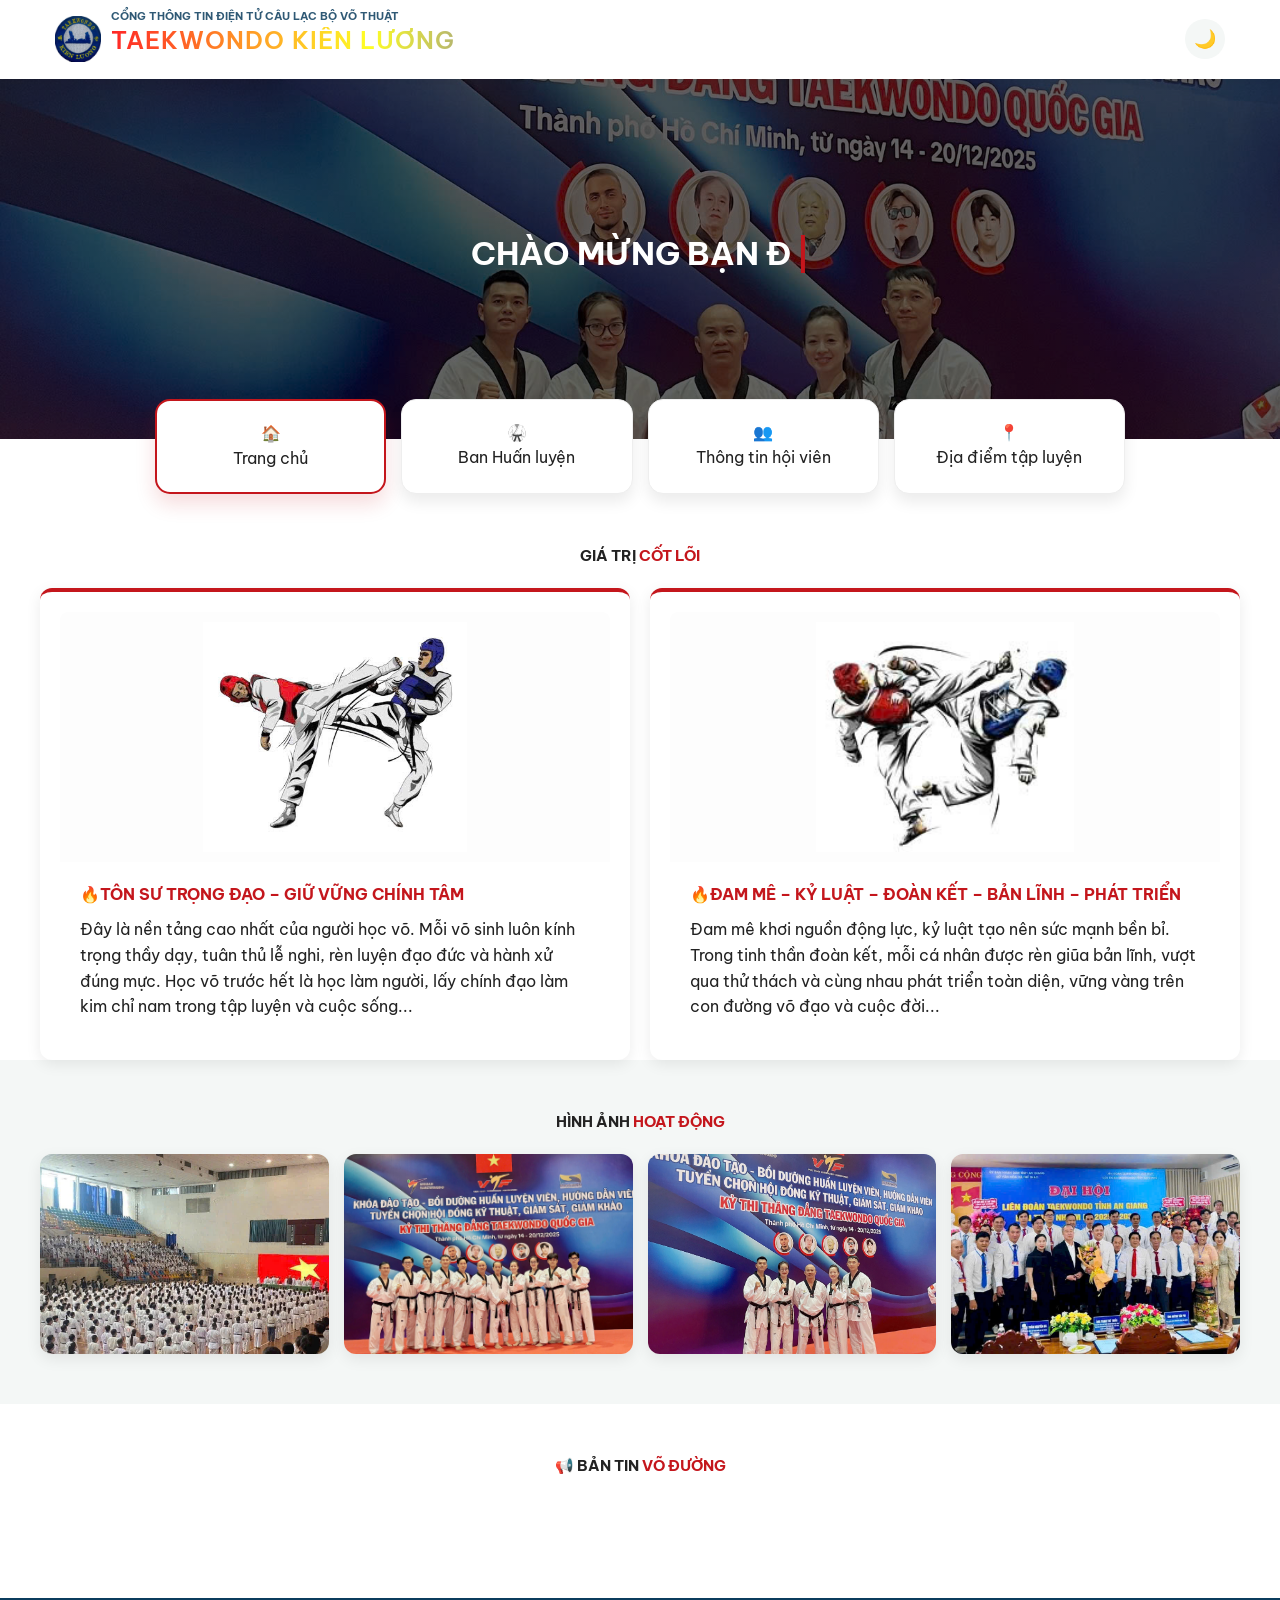
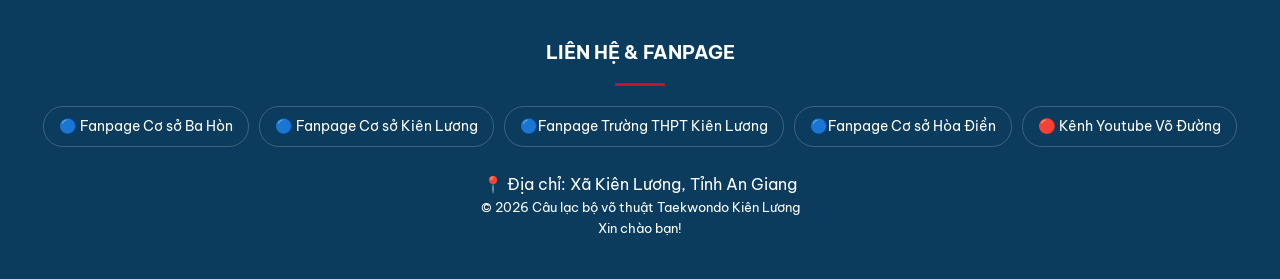
==== index.html @ 5c422722 "Update index.html" ====
<!DOCTYPE html>
<html lang="vi">
  <head>
    <meta charset="UTF-8" />
    <meta name="viewport" content="width=device-width, initial-scale=1.0" />
    <meta name="twitter:card" content="summary" />
    <title>TRANG CHỦ</title>
    <meta name="description" content="" />
    <meta name="keywords" content="TRANG CHỦ" />
    <meta property="og:type" content="website" />
    <meta property="og:title" content="TRANG CHỦ" />
    <meta property="og:description" content="" />
    <meta property="og:image" content="" />
    <link
      href="https://fonts.googleapis.com/css2?family=Be+Vietnam+Pro:wght@400;600;700&display=swap"
      rel="stylesheet"
    />
    <link rel="stylesheet" href="style.css" />
  </head>

  <body data-theme="light">
    <header class="header">
      <div class="header-inner">
        <div class="logo" onclick="showHome()">
          <img src="ảnh.jpg" alt="Logo Taekwondo Kiên Lương" />
          <div class="logo-text-group">
            <span class="logo-sub"
              <p style="font-size: 0.7rem; font-weight: bold;">CỔNG THÔNG TIN ĐIỆN TỬ CÂU LẠC BỘ VÕ THUẬT</p>
            <h2 class="title-sparkle" style="margin-top: 5px; font-size: 1.5rem; letter-spacing: 1px;">
    TAEKWONDO KIÊN LƯƠNG
</h2>
            </h2>
          </div>
        </div>
        <div class="nav-controls">
          <button id="theme-toggle" class="theme-btn" title="Chế độ Sáng/Tối">
            <span id="theme-icon">🌙</span>
          </button>
        </div>
      </div>
    </header>

    <main>
      <section class="hero">
        <div class="hero-content">
          <h2 id="typewriter-text"></h2>
          <div class="sub-slogan"></div>
        </div>
      </section>

      <section class="quick-access">
        <div class="container">
          <div class="menu-grid">
            <div
              id="nav-home"
              class="menu-item active-item"
              onclick="showHome()"
            >
              <div class="menu-icon">🏠</div>
              <span>Trang chủ</span>
            </div>
            <div
              id="nav-coaches"
              class="menu-item"
              onclick="toggleSection('coaches')"
            >
              <div class="menu-icon">🥋</div>
              <span>Ban Huấn luyện</span>
            </div>
            <div
              id="nav-members"
              class="menu-item"
              onclick="toggleSection('members')"
            >
              <div class="menu-icon">👥</div>
              <span>Thông tin hội viên</span>
            </div>
            <div
              id="nav-locations"
              class="menu-item"
              onclick="toggleSection('locations')"
            >
              <div class="menu-icon">📍</div>
              <span>Địa điểm tập luyện</span>
            </div>
          </div>
        </div>
      </section>

      <div id="home-content">
        <section id="values" class="container">
          <h2 class="section-title">GIÁ TRỊ <span>CỐT LÕI</span></h2>
          <div class="grid">
            <div class="card value-card">
              <div class="value-img-container">
                <img
                  src="DMM.jpg"
                  alt="TÔN SƯ TRỌNG ĐẠO – GIỮ VỮNG CHÍNH TÂM"
                />
              </div>
              <div class="value-content">
                <h4>🔥TÔN SƯ TRỌNG ĐẠO – GIỮ VỮNG CHÍNH TÂM</h4>
                <p>
                  Đây là nền tảng cao nhất của người học võ. Mỗi võ sinh luôn
                  kính trọng thầy dạy, tuân thủ lễ nghi, rèn luyện đạo đức và
                  hành xử đúng mực. Học võ trước hết là học làm người, lấy chính
                  đạo làm kim chỉ nam trong tập luyện và cuộc sống...
                </p>
              </div>
            </div>

            <div class="card value-card">
              <div class="value-img-container">
                <img src="KLL.jpg" alt="Bản lĩnh - Kết nối" />
              </div>
              <div class="value-content">
                <h4>🔥ĐAM MÊ – KỶ LUẬT – ĐOÀN KẾT – BẢN LĨNH – PHÁT TRIỂN</h4>
                <p>
                  Đam mê khơi nguồn động lực, kỷ luật tạo nên sức mạnh bền bỉ.
                  Trong tinh thần đoàn kết, mỗi cá nhân được rèn giũa bản lĩnh,
                  vượt qua thử thách và cùng nhau phát triển toàn diện, vững
                  vàng trên con đường võ đạo và cuộc đời...
                </p>
              </div>
            </div>
          </div>
        </section>

        <section class="section bg-light">
          <div class="container">
            <h3 class="section-title">HÌNH ẢNH <span>HOẠT ĐỘNG</span></h3>
            <div class="gallery-grid" id="gallery-container">
              <div class="gallery-item">
                <img src="TQ.jpg" alt="Hoạt động 1" />
              </div>
              <div class="gallery-item">
                <img src="DV.jpg" alt="Hoạt động 2" />
              </div>
              <div class="gallery-item">
                <img src="bìa.jpg" alt="Hoạt động 3" />
              </div>
              <div class="gallery-item">
                <img src="DH.jpg" alt="Hoạt động 4" />
              </div>
            </div>
          </div>
        </section>

        <section class="section">
          <div class="container" id="news-dynamic-section"></div>
        </section>
      </div>

      <div id="dynamic-content">
        <section
          id="coaches"
          class="section content-section"
          style="display: none"
        >
          <div class="container">
            <h3 class="section-title">Đội ngũ <span>Huấn luyện viên</span></h3>
            <div class="grid"></div>
          </div>
        </section>

        <section
          id="members"
          class="section bg-light content-section"
          style="display: none"
        >
          <div class="container">
            <h3 class="section-title">Tra cứu <span>Hội viên</span></h3>
            <div class="member-search-container">
              <div class="search-box">
                <input
                  id="hv-input"
                  type="text"
                  placeholder="Nhập tên võ sinh để tra cứu..."
                />
                <button onclick="searchHV()" class="btn-search">Tra cứu</button>
              </div>
            </div>
            <div id="hv-result">
              <p class="search-placeholder">
                Hệ thống tra cứu kết quả rèn luyện và mã số võ sinh.
              </p>
            </div>
          </div>
        </section>

        <section
          id="locations"
          class="section content-section"
          style="display: none"
        >
          <div class="container">
            <h3 class="section-title">Khu vực <span>Tập luyện</span></h3>
            <div class="grid"></div>
          </div>
        </section>
      </div>
    </main>

    <footer class="footer">
      <div class="footer-content">
        <h3>LIÊN HỆ & FANPAGE</h3>
        <div class="footer-divider"></div>

        <div class="social-links">
          <a
            href="https://web.facebook.com/share/1C3LaNeUd5/?mibextid=wwXIfr&_rdc=1&_rdr"
            target="_blank"
            class="social-item"
            >🔵 Fanpage Cơ sở Ba Hòn</a
          >
          <a
            href="https://web.facebook.com/share/1HLMztSAzY/?mibextid=wwXIfr&_rdc=1&_rdr"
            target="_blank"
            class="social-item"
            >🔵 Fanpage Cơ sở Kiên Lương</a
          >
          <a
            href="https://web.facebook.com/share/1CAjRxoDCu/?mibextid=wwXIfr&_rdc=1&_rdr"
            target="_blank"
            class="social-item"
            >🔵Fanpage Trường THPT Kiên Lương
          </a>
          <a
            href="https://web.facebook.com/share/1MsBDYZmyB/?mibextid=wwXIfr&_rdc=1&_rdr"
            target="_blank"
            class="social-item"
            >🔵Fanpage Cơ sở Hòa Điền
          </a>
          <a
            href="https://youtube.com/@clbvothuattaekwondokienluong?si=IHa1oQWY7sgaSR2_"
            target="_blank"
            class="social-item"
            >🔴 Kênh Youtube Võ Đường</a
          >
        </div>

        <div class="contact-info" style="margin-top: 25px">
          <p>📍 Địa chỉ: Xã Kiên Lương, Tỉnh An Giang</p>
        </div>

        <div class="footer-bottom-divider"></div>

        <p class="copyright" style="font-size: 13px">
          © 2026 Câu lạc bộ võ thuật Taekwondo Kiên Lương <br />
          <span style="font-size: 13px">Xin chào bạn!</span>
        </p>
      </div>
    </footer>
    <div id="infoModal" class="modal-overlay" style="display: none">
      <div class="modal-box">
        <span class="close-modal" onclick="closeModal()">&times;</span>
        <div id="modal-header"></div>
        <div id="modal-body"></div>
      </div>
    </div>

    <div id="announcement-popup" class="modal-overlay" style="display: none">
      <div class="modal-box popup-martial">
        <span class="close-modal" onclick="closePopup()">&times;</span>
        <div id="popup-header"></div>
        <div id="popup-content"></div>
        <button
          class="btn-search"
          style="width: 100%; margin-top: 20px"
          onclick="closePopup()"
        >
          Đóng
        </button>
      </div>
    </div>

    <button id="back-to-top" title="Lên đầu trang">↑</button>

    <script src="script.js"></script>
  </body>
</html>
---- style.css ----
/* =========================
   1. ROOT & THEME VARIABLES
   ========================= */
:root {
  --white: #ffffff;
  --text: #222222;
  --text-muted: #666666;
  --blue: #0b3c5d;
  --red: #c4161c;
  --yellow: #ffcc00;
  --gray: #f4f7f6;
  --header-bg: #ffffff;
  --card-bg: #ffffff;
  --border: #eeeeee;
  --shadow: rgba(0, 0, 0, 0.08);
}

[data-theme="dark"] {
  --white: #121212;
  --text: #e0e0e0;
  --text-muted: #aaaaaa;
  --blue: #3498db;
  --header-bg: #1a1a1a;
  --gray: #242424;
  --card-bg: #1e1e1e;
  --border: #333333;
  --shadow: rgba(0, 0, 0, 0.3);
}

/* =========================
   2. RESET & BASE
   ========================= */
* {
  margin: 0;
  padding: 0;
  box-sizing: border-box;
}

html {
  scroll-behavior: smooth;
}

body {
  font-family: "Be Vietnam Pro", sans-serif;
  background: var(--white);
  color: var(--text);
  line-height: 1.6;
  overflow-x: hidden;
  transition: background 0.3s, color 0.3s;
}

/* =========================
   3. HEADER & LOGO
   ========================= */
.header {
  position: sticky;
  top: 0;
  z-index: 1000;
  background: var(--header-bg);
  box-shadow: 0 2px 10px var(--shadow);
}

.header-inner {
  max-width: 1200px;
  margin: auto;
  padding: 10px 15px;
  display: flex;
  justify-content: space-between;
  align-items: center;
}

.logo {
  display: flex;
  align-items: center;
  gap: 10px;
  cursor: pointer;
}
.logo img {
  width: clamp(36px, 8vw, 46px);
  border-radius: 4px;
}

.logo-text-group {
  display: flex;
  flex-direction: column;
  line-height: 1.1;
}
.logo-sub {
  font-size: 9px;
  font-weight: 700;
  color: var(--blue);
  opacity: 0.85;
}

.logo-main {
  font-size: clamp(16px, 4.5vw, 24px);
  font-weight: 700;
  background: linear-gradient(to right, var(--red), var(--blue));
  -webkit-background-clip: text;
  -webkit-text-fill-color: transparent;
}

.nav-controls {
  display: flex;
  align-items: center;
  gap: 15px;
}
.theme-btn {
  background: var(--gray);
  border: none;
  width: 40px;
  height: 40px;
  border-radius: 50%;
  cursor: pointer;
  font-size: 18px;
  color: var(--text);
}

/* =========================
   4. HERO & TYPEWRITER
   ========================= */
.hero {
  height: 40vh;
  min-height: 280px;
  background: linear-gradient(rgba(0, 0, 0, 0.6), rgba(0, 0, 0, 0.6)),
    url("bìa.jpg") center/cover no-repeat;
  display: flex;
  align-items: center;
  justify-content: center;
  text-align: center;
  color: #fff;
}

#typewriter-text {
  font-size: clamp(20px, 5vw, 32px);
  font-weight: 700;
  min-height: 1.2em;
}

/* Hiệu ứng con trỏ cho đánh chữ */
#typewriter-text::after {
  content: "|";
  animation: blink 0.7s infinite;
  margin-left: 5px;
  color: var(--red);
}

@keyframes blink {
  50% {
    opacity: 0;
  }
}

.sub-slogan {
  margin-top: 10px;
  font-size: clamp(14px, 3vw, 18px);
  opacity: 0.9;
}

/* =========================
   5. MENU & QUICK ACCESS
   ========================= */
.quick-access {
  margin-top: -40px;
  position: relative;
  z-index: 100;
}
.menu-grid {
  max-width: 1000px;
  margin: auto;
  padding: 0 15px;
  display: grid;
  grid-template-columns: repeat(2, 1fr);
  gap: 15px;
}

.menu-item {
  background: var(--card-bg);
  border-radius: 15px;
  padding: 20px 10px;
  text-align: center;
  cursor: pointer;
  border: 1px solid var(--border);
  box-shadow: 0 8px 15px var(--shadow);
  transition: 0.3s;
}

.menu-item:hover {
  transform: translateY(-5px);
  border-color: var(--blue);
}
.active-item {
  border: 2px solid var(--red) !important;
  box-shadow: 0 10px 20px rgba(196, 22, 28, 0.15) !important;
}

/* =========================
   6. GALLERY & LOADING (CẢI TIẾN)
   ========================= */
/* Lưới ảnh hoạt động */
.gallery-grid {
  display: grid;
  grid-template-columns: repeat(auto-fit, minmax(240px, 1fr));
  gap: 15px;
  max-width: 1200px;
  margin: auto;
}

.gallery-item {
  height: 200px;
  border-radius: 12px;
  overflow: hidden;
  box-shadow: 0 5px 15px var(--shadow);
  position: relative;
}

.gallery-item img {
  width: 100%;
  height: 100%;
  object-fit: cover;
  transition: transform 0.5s ease;
}

.gallery-item:hover img {
  transform: scale(1.15);
}

/* Vòng xoay Thái Cực (Mục 4) */
.taichi {
  width: 60px;
  height: 60px;
  margin: 30px auto;
  border-radius: 50%;
  position: relative;
  background: linear-gradient(to bottom, #222 50%, #fff 50%);
  border: 2px solid var(--red);
  animation: spin 2s linear infinite;
  box-shadow: 0 0 15px var(--shadow);
}

.taichi::before,
.taichi::after {
  content: "";
  position: absolute;
  width: 30px;
  height: 30px;
  border-radius: 50%;
  left: 50%;
  transform: translateX(-50%);
}

.taichi::before {
  top: 0;
  background: #222;
  border: 8px solid #fff;
  box-sizing: border-box;
}

.taichi::after {
  bottom: 0;
  background: #fff;
  border: 8px solid #222;
  box-sizing: border-box;
}

/* =========================
   7. SECTIONS & CARDS
   ========================= */
.section {
  padding: 50px 15px;
  width: 100%;
}
.section-title {
  text-align: center;
  font-size: 15px;
  margin-bottom: 20px;
  text-transform: uppercase;
  font-weight: 50px;
}
.section-title span {
  color: var(--red);
}
.bg-light {
  background: var(--gray);
}

.grid {
  display: grid;
  gap: 20px;
  grid-template-columns: repeat(auto-fit, minmax(280px, 1fr));
  max-width: 1200px;
  margin: auto;
}

.card {
  background: var(--card-bg);
  padding: 20px;
  border-radius: 12px;
  box-shadow: 0 4px 15px var(--shadow);
  border-top: 4px solid var(--red);
  transition: 0.3s;
}

/* Tìm kiếm */
.member-search-container {
  max-width: 600px;
  margin: 0 auto 30px;
}
.search-box {
  display: flex;
  gap: 10px;
}
.search-box input {
  flex: 1;
  padding: 12px;
  border-radius: 8px;
  border: 1px solid var(--border);
  background: var(--card-bg);
  color: var(--text);
  outline: none;
}
.btn-search {
  padding: 12px 25px;
  background: var(--red);
  color: white;
  border: none;
  border-radius: 8px;
  cursor: pointer;
  font-weight: 600;
  transition: background 0.3s;
}
.btn-search:hover {
  background: #a01216;
}

/* =========================
   8. POPUP & MODAL (CẢI TIẾN)
   ========================= */
.modal-overlay {
  position: fixed;
  top: 0;
  left: 0;
  width: 100%;
  height: 100%;
  background: rgba(0, 0, 0, 0.85);
  z-index: 2000;
  display: flex;
  align-items: center;
  justify-content: center;
  padding: 15px;
  backdrop-filter: blur(3px);
}

.modal-box {
  background: var(--card-bg);
  width: 100%;
  max-width: 500px;
  padding: 30px;
  border-radius: 15px;
  position: relative;
  color: var(--text);
  box-shadow: 0 20px 40px rgba(0, 0, 0, 0.4);
}

/* Style riêng cho popup thông báo võ thuật */
.popup-martial {
  border-top: 6px solid var(--red);
}

.popup-martial h2 {
  margin-bottom: 15px;
  font-size: 1.5rem;
}

/* =========================
   9. FOOTER & UTILS
   ========================= */
.footer {
  background: var(--blue);
  color: #fff;
  padding: 40px 20px;
  text-align: center;
  margin-top: 50px;
}
.footer-divider {
  width: 50px;
  height: 3px;
  background: var(--red);
  margin: 15px auto;
}
.social-links {
  display: flex;
  gap: 10px;
  justify-content: center;
  margin: 20px 0;
  flex-wrap: wrap;
}
.social-item {
  color: #fff;
  text-decoration: none;
  padding: 8px 15px;
  border-radius: 20px;
  border: 1px solid rgba(255, 255, 255, 0.2);
  font-size: 0.9rem;
  transition: 0.3s;
}
.social-item:hover {
  background: rgba(255, 255, 255, 0.1);
}

#back-to-top {
  position: fixed;
  bottom: 25px;
  right: 25px;
  width: 45px;
  height: 45px;
  border-radius: 50%;
  background: var(--red);
  color: white;
  border: none;
  cursor: pointer;
  opacity: 0;
  transition: 0.3s;
  z-index: 999;
}
#back-to-top.show {
  opacity: 1;
}

@keyframes spin {
  100% {
    transform: rotate(360deg);
  }
}

/* Mobile Optimization */
@media (min-width: 768px) {
  .menu-grid {
    grid-template-columns: repeat(4, 1fr);
  }
}

@media (max-width: 480px) {
  .gallery-grid {
    grid-template-columns: 1fr 1fr;
  }
  .gallery-item {
    height: 140px;
  }
  .section {
    padding: 30px 15px;
  }
}
/* Đồng nhất khung hình cho Giá trị cốt lõi */
.value-card {
  display: flex;
  flex-direction: column;
  height: 100%; /* Đảm bảo 2 thẻ cao bằng nhau */
}

.value-img-container {
  width: 100%;
  height: 250px; /* Cố định chiều cao ảnh */
  overflow: hidden;
  background: #fdfdfd;
  display: flex;
  align-items: center;
  justify-content: center;
  border-radius: 8px 8px 0 0;
}

.value-img-container img {
  width: 100%;
  height: 100%;
  object-fit: contain; /* Giữ nguyên hình dáng ảnh không bị méo, hiện đầy đủ ảnh */
  padding: 10px;
}

.value-content {
  padding: 20px;
  text-align: left;
}

.value-content h4 {
  color: var(--red);
  margin-bottom: 10px;
}
/* Đẩy mục Giá trị cốt lõi xuống thấp hơn để cân đối */
#values {
  margin-top: 50px !important; /* Bạn có thể tăng lên 60px hoặc 70px nếu muốn xuống thấp nữa */
}
/* Khung bài báo chuyên nghiệp */
.detail-content {
  max-width: 850px;
  margin: 0 auto;
  padding: 20px;
  font-family: "Be Vietnam Pro", sans-serif;
}

.news-date {
  color: #888;
  font-size: 0.9em;
  margin-bottom: 10px;
  display: block;
}
.news-title {
  font-size: 1.8em;
  font-weight: 700;
  color: #d32f2f;
  line-height: 1.3;
  margin-bottom: 15px;
}
.news-sapo {
  font-size: 1.1em;
  font-weight: 600;
  font-style: italic;
  color: #444;
  line-height: 1.6;
  border-left: 4px solid #d32f2f;
  padding-left: 15px;
  margin-bottom: 25px;
}
.news-text {
  font-size: 1.05em;
  line-height: 1.8;
  text-align: justify;
  color: #333;
  white-space: pre-line;
}

/* Ảnh và chú thích */
.news-img {
  width: 100%;
  border-radius: 8px;
  margin-top: 20px;
  display: block;
}
.news-caption {
  text-align: center;
  font-size: 0.9em;
  color: #666;
  font-style: italic;
  margin: 10px 0 25px 0;
  display: block;
}

/* Khung Video & PDF (Tự thích nghi mọi màn hình) */
.media-box {
  position: relative;
  padding-bottom: 56.25%;
  height: 0;
  overflow: hidden;
  margin-top: 25px;
  border-radius: 10px;
  box-shadow: 0 4px 10px rgba(0, 0, 0, 0.1);
}
.media-box iframe {
  position: absolute;
  top: 0;
  left: 0;
  width: 100%;
  height: 100%;
  border: none;
}
/* HIỆU ỨNG CHỮ ĐỨNG YÊN - MÀU CHUYỂN ĐỘNG */
.title-sparkle {
  font-weight: 600;
  text-transform: uppercase;
  text-align: center;
  font-size: 2rem;
  display: block;
  margin: 15px 0;

  /* Dải màu: Đỏ - Vàng - Xanh dương - Trắng */
  background: linear-gradient(
    to right,
    #ff0000 0%,
    #ffff00 25%,
    #0000ff 50%,
    #ffffff 75%,
    #ff0000 100%
  );

  background-size: 300% auto;
  -webkit-background-clip: text;
  -webkit-text-fill-color: transparent;
  background-clip: text;

  /* Lệnh chạy màu trong 3 giây, lặp vô tận */
  animation: move-colors 3s linear infinite;
}

/* Định nghĩa cách màu di chuyển */
@keyframes move-colors {
  0% {
    background-position: 0% center;
  }
  100% {
    background-position: 300% center;
  }
}
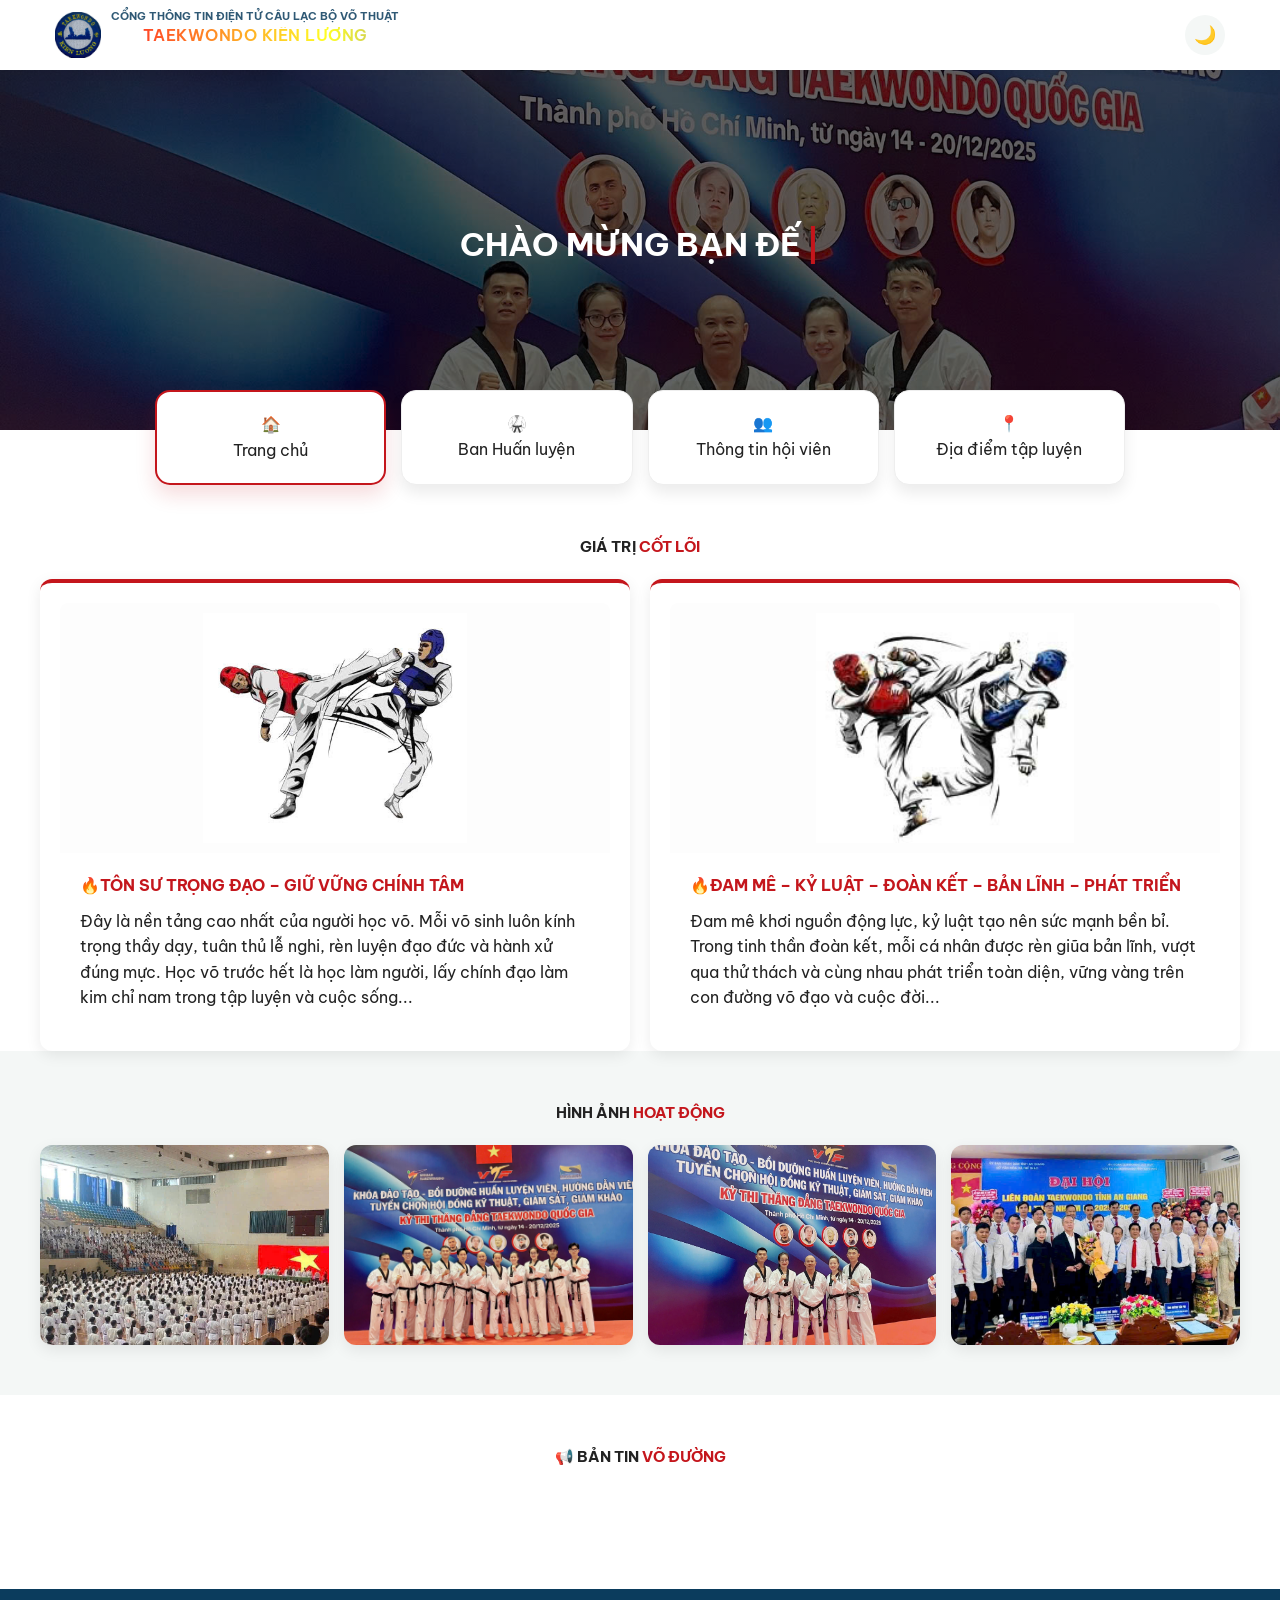
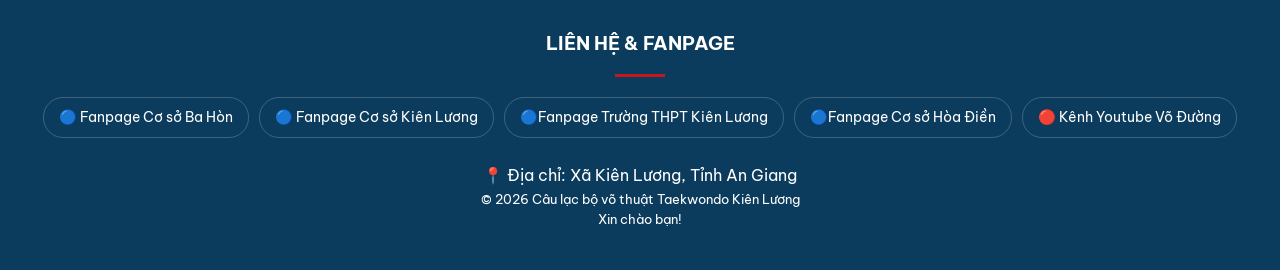
==== commit ef0f44f6: "Update index.html" ====
--- a/index.html
+++ b/index.html
@@ -26,7 +26,7 @@
           <div class="logo-text-group">
             <span class="logo-sub"
               <p style="font-size: 0.7rem; font-weight: bold;">CỔNG THÔNG TIN ĐIỆN TỬ CÂU LẠC BỘ VÕ THUẬT</p>
-            <h2 class="title-sparkle" style="margin-top: 5px; font-size: 1.5rem; letter-spacing: 1px;">
+            <h2 class="title-sparkle" style="margin-top: 5px; font-size: 1rem; letter-spacing: 0.5px;">
     TAEKWONDO KIÊN LƯƠNG
 </h2>
             </h2>
@@ -279,3 +279,4 @@
     <script src="script.js"></script>
   </body>
 </html>
+
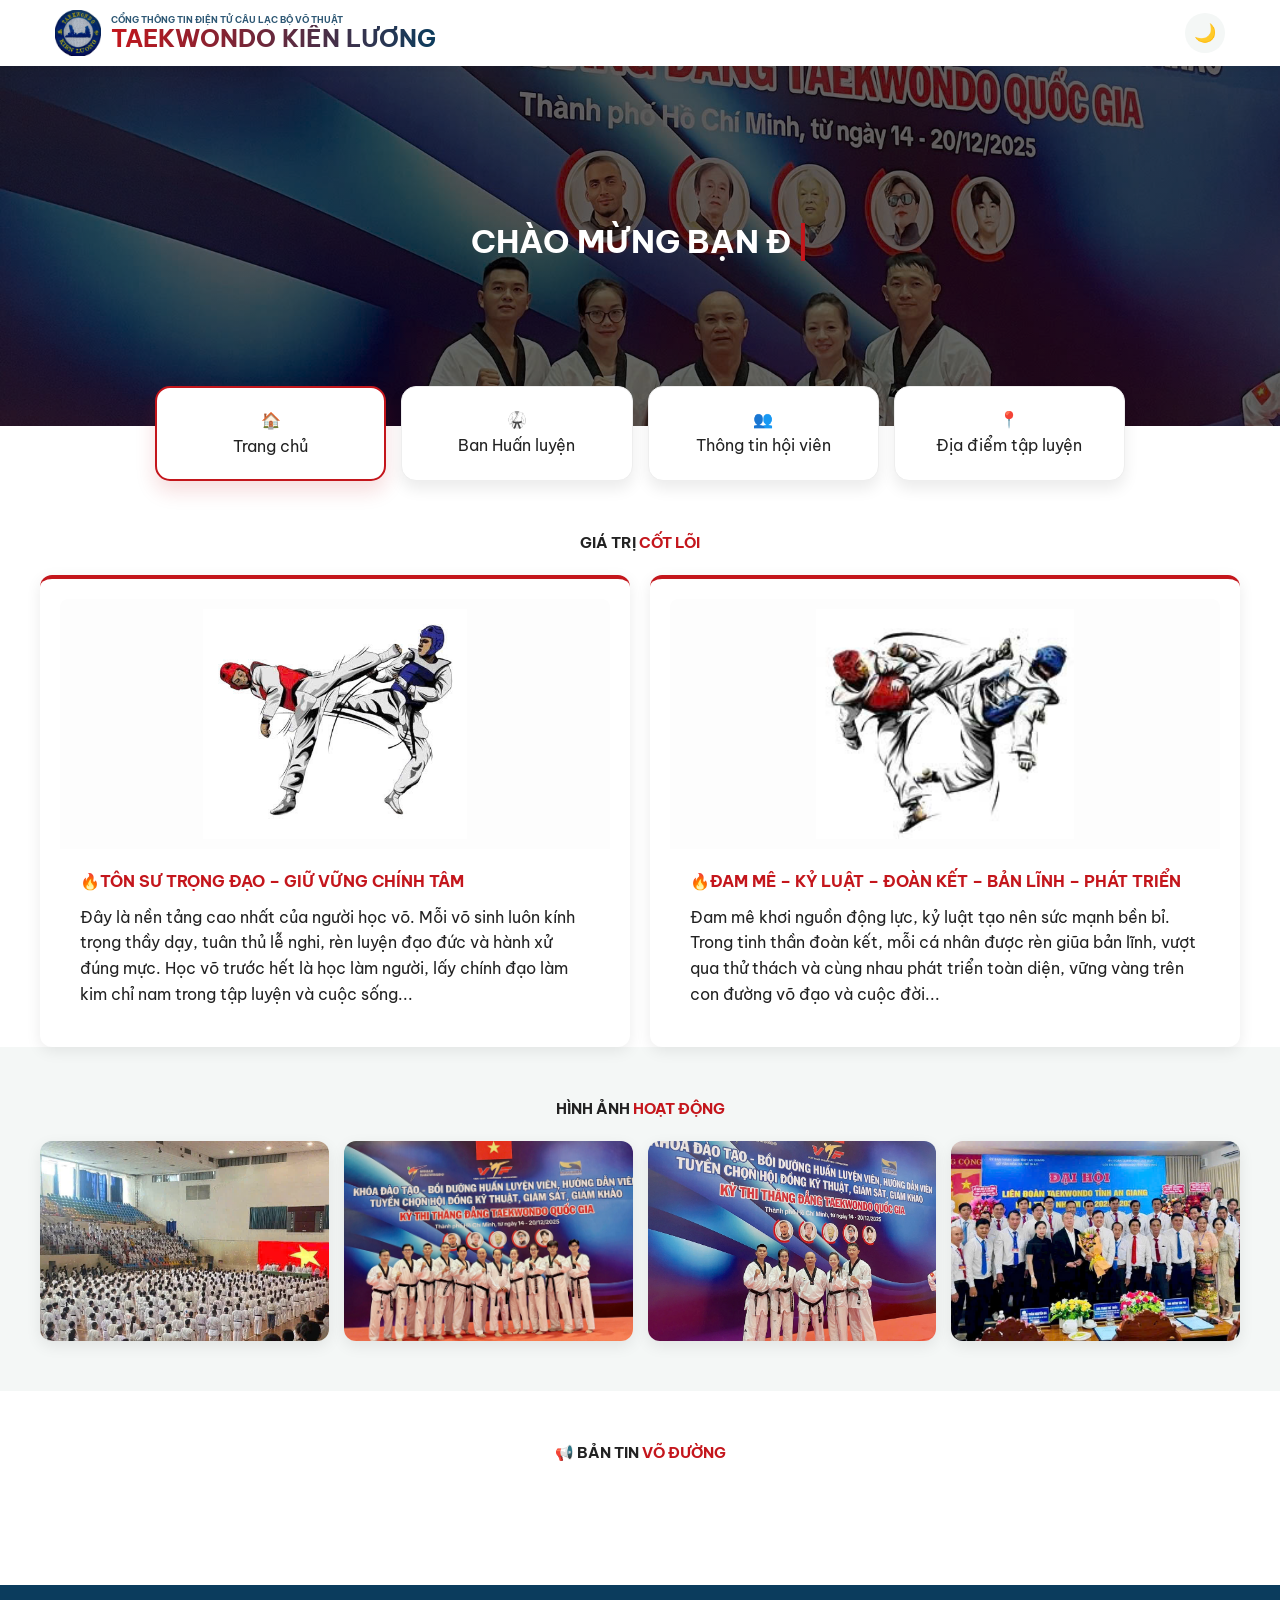
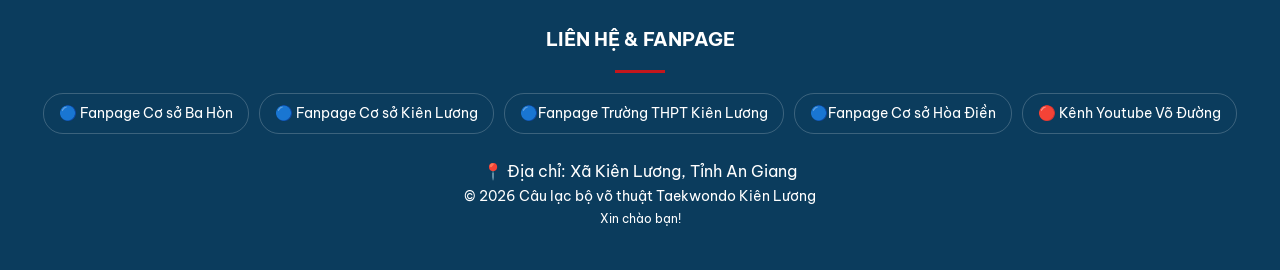
==== commit cd1f8cac: "Update index.html" ====
--- a/index.html
+++ b/index.html
@@ -3,14 +3,27 @@
   <head>
     <meta charset="UTF-8" />
     <meta name="viewport" content="width=device-width, initial-scale=1.0" />
-    <meta name="twitter:card" content="summary" />
-    <title>TRANG CHỦ</title>
-    <meta name="description" content="" />
-    <meta name="keywords" content="TRANG CHỦ" />
+
+    <title>CLB Taekwondo Kiên Lương - Hệ Thống Quản Lý & Thông Tin</title>
+    <meta
+      name="description"
+      content="Cổng thông tin chính thức CLB Taekwondo Kiên Lương. Tra cứu mã võ sinh, lịch tập luyện, đội ngũ HLV và tin tức võ đường mới nhất."
+    />
+    <meta
+      name="keywords"
+      content="Taekwondo Kiên Lương, học võ Kiên Lương, tra cứu võ sinh, Kiên Giang martial arts"
+    />
+
     <meta property="og:type" content="website" />
-    <meta property="og:title" content="TRANG CHỦ" />
-    <meta property="og:description" content="" />
-    <meta property="og:image" content="" />
+    <meta
+      property="og:title"
+      content="CLB Taekwondo Kiên Lương - Hệ Thống Quản Lý"
+    />
+    <meta
+      property="og:description"
+      content="Rèn luyện bản lĩnh, kỷ luật và đam mê. Cập nhật thông tin võ đường nhanh chóng nhất."
+    />
+    <meta property="og:image" content="bìa.jpg" />
     <link
       href="https://fonts.googleapis.com/css2?family=Be+Vietnam+Pro:wght@400;600;700&display=swap"
       rel="stylesheet"
@@ -25,11 +38,9 @@
           <img src="ảnh.jpg" alt="Logo Taekwondo Kiên Lương" />
           <div class="logo-text-group">
             <span class="logo-sub"
-              <p style="font-size: 0.7rem; font-weight: bold;">CỔNG THÔNG TIN ĐIỆN TỬ CÂU LẠC BỘ VÕ THUẬT</p>
-            <h2 class="title-sparkle" style="margin-top: 5px; font-size: 1rem; letter-spacing: 0.5px;">
-    TAEKWONDO KIÊN LƯƠNG
-</h2>
-            </h2>
+              >CỔNG THÔNG TIN ĐIỆN TỬ CÂU LẠC BỘ VÕ THUẬT</span
+            >
+            <h1 class="logo-main">TAEKWONDO KIÊN LƯƠNG</h1>
           </div>
         </div>
         <div class="nav-controls">
@@ -245,9 +256,10 @@
 
         <div class="footer-bottom-divider"></div>
 
-        <p class="copyright" style="font-size: 13px">
-          © 2026 Câu lạc bộ võ thuật Taekwondo Kiên Lương <br />
-          <span style="font-size: 13px">Xin chào bạn!</span>
+        <p class="copyright" style="font-size: 14px;">
+    © 2026 Câu lạc bộ võ thuật Taekwondo Kiên Lương <br />
+    <span style="font-size: 12px;">Xin chào bạn!</span>
+</p>
         </p>
       </div>
     </footer>
@@ -279,4 +291,3 @@
     <script src="script.js"></script>
   </body>
 </html>
-
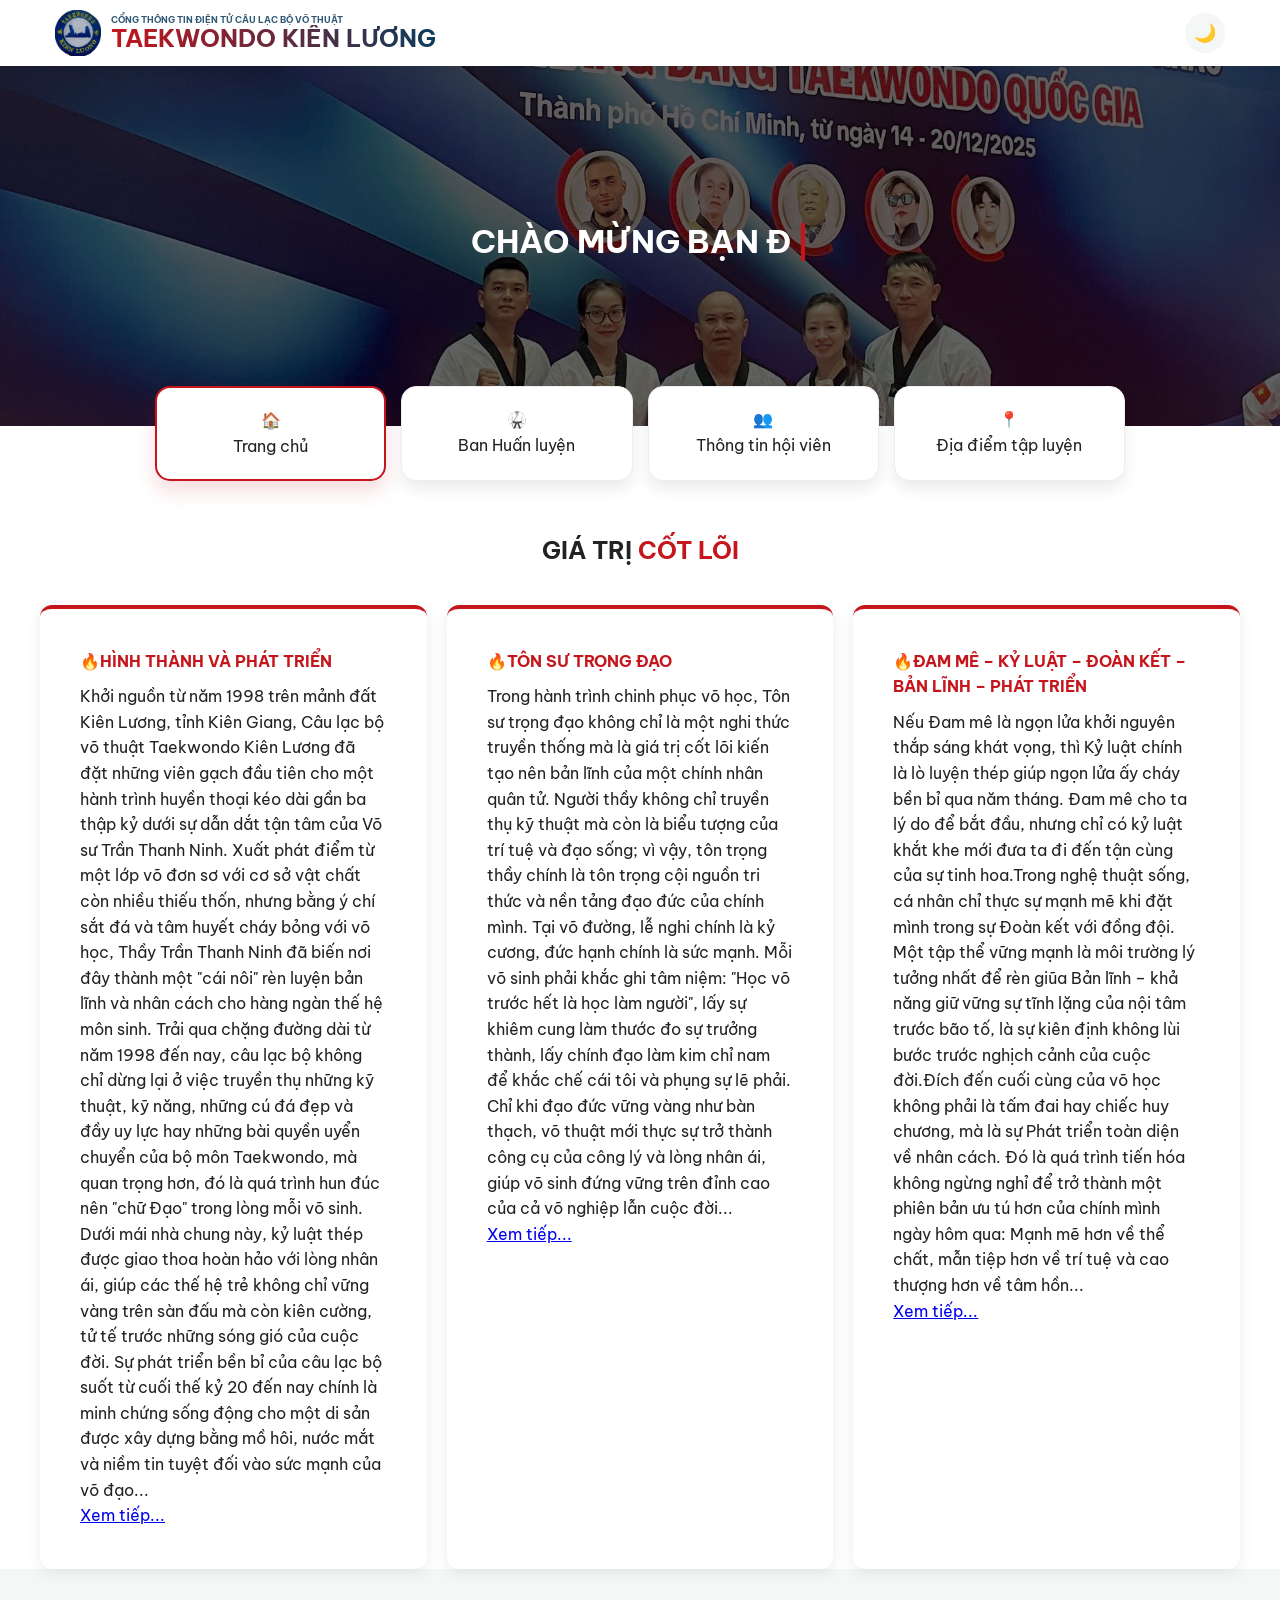
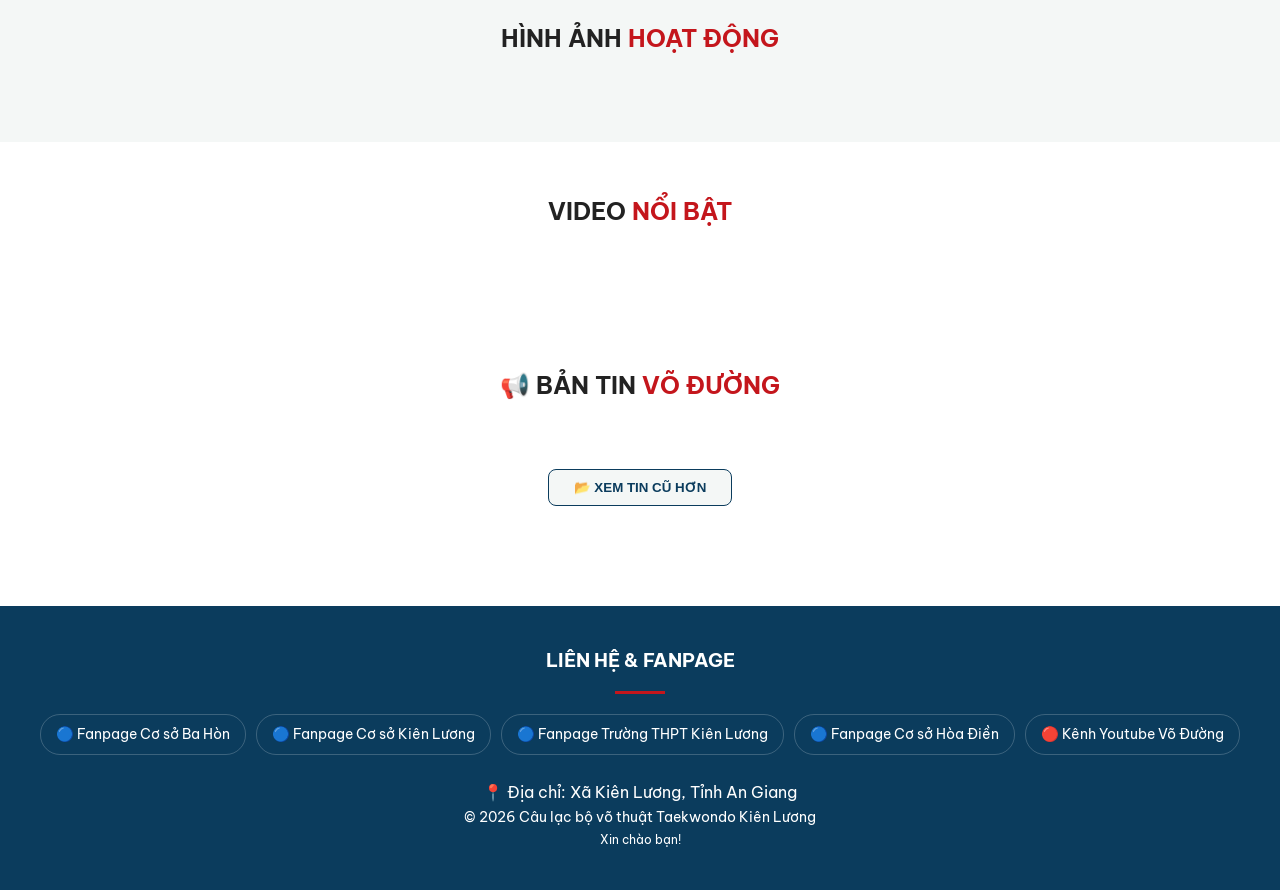
==== commit 1caf5a54: "Update index.html" ====
--- a/index.html
+++ b/index.html
@@ -3,27 +3,9 @@
   <head>
     <meta charset="UTF-8" />
     <meta name="viewport" content="width=device-width, initial-scale=1.0" />
-
-    <title>CLB Taekwondo Kiên Lương - Hệ Thống Quản Lý & Thông Tin</title>
-    <meta
-      name="description"
-      content="Cổng thông tin chính thức CLB Taekwondo Kiên Lương. Tra cứu mã võ sinh, lịch tập luyện, đội ngũ HLV và tin tức võ đường mới nhất."
-    />
-    <meta
-      name="keywords"
-      content="Taekwondo Kiên Lương, học võ Kiên Lương, tra cứu võ sinh, Kiên Giang martial arts"
-    />
-
-    <meta property="og:type" content="website" />
-    <meta
-      property="og:title"
-      content="CLB Taekwondo Kiên Lương - Hệ Thống Quản Lý"
-    />
-    <meta
-      property="og:description"
-      content="Rèn luyện bản lĩnh, kỷ luật và đam mê. Cập nhật thông tin võ đường nhanh chóng nhất."
-    />
-    <meta property="og:image" content="bìa.jpg" />
+    <title>
+      HỆ THỐNG QUẢN LÝ CLB TAEKWONDO KIÊN LƯƠNG - PHIÊN BẢN TINH HOA 2026
+    </title>
     <link
       href="https://fonts.googleapis.com/css2?family=Be+Vietnam+Pro:wght@400;600;700&display=swap"
       rel="stylesheet"
@@ -103,35 +85,91 @@
           <h2 class="section-title">GIÁ TRỊ <span>CỐT LÕI</span></h2>
           <div class="grid">
             <div class="card value-card">
-              <div class="value-img-container">
-                <img
-                  src="DMM.jpg"
-                  alt="TÔN SƯ TRỌNG ĐẠO – GIỮ VỮNG CHÍNH TÂM"
-                />
-              </div>
               <div class="value-content">
-                <h4>🔥TÔN SƯ TRỌNG ĐẠO – GIỮ VỮNG CHÍNH TÂM</h4>
-                <p>
-                  Đây là nền tảng cao nhất của người học võ. Mỗi võ sinh luôn
-                  kính trọng thầy dạy, tuân thủ lễ nghi, rèn luyện đạo đức và
-                  hành xử đúng mực. Học võ trước hết là học làm người, lấy chính
-                  đạo làm kim chỉ nam trong tập luyện và cuộc sống...
-                </p>
+                <h4>🔥HÌNH THÀNH VÀ PHÁT TRIỂN</h4>
+                <p class="content-collapsed">
+                  Khởi nguồn từ năm 1998 trên mảnh đất Kiên Lương, tỉnh Kiên
+                  Giang, Câu lạc bộ võ thuật Taekwondo Kiên Lương đã đặt những
+                  viên gạch đầu tiên cho một hành trình huyền thoại kéo dài gần
+                  ba thập kỷ dưới sự dẫn dắt tận tâm của Võ sư Trần Thanh Ninh.
+                  Xuất phát điểm từ một lớp võ đơn sơ với cơ sở vật chất còn
+                  nhiều thiếu thốn, nhưng bằng ý chí sắt đá và tâm huyết cháy
+                  bỏng với võ học, Thầy Trần Thanh Ninh đã biến nơi đây thành
+                  một "cái nôi" rèn luyện bản lĩnh và nhân cách cho hàng ngàn
+                  thế hệ môn sinh. Trải qua chặng đường dài từ năm 1998 đến nay,
+                  câu lạc bộ không chỉ dừng lại ở việc truyền thụ những kỹ
+                  thuật, kỹ năng, những cú đá đẹp và đầy uy lực hay những bài
+                  quyền uyển chuyển của bộ môn Taekwondo, mà quan trọng hơn, đó
+                  là quá trình hun đúc nên "chữ Đạo" trong lòng mỗi võ sinh.
+                  Dưới mái nhà chung này, kỷ luật thép được giao thoa hoàn hảo
+                  với lòng nhân ái, giúp các thế hệ trẻ không chỉ vững vàng trên
+                  sàn đấu mà còn kiên cường, tử tế trước những sóng gió của cuộc
+                  đời. Sự phát triển bền bỉ của câu lạc bộ suốt từ cuối thế kỷ
+                  20 đến nay chính là minh chứng sống động cho một di sản được
+                  xây dựng bằng mồ hôi, nước mắt và niềm tin tuyệt đối vào sức
+                  mạnh của võ đạo...
+                </p>
+                <a
+                  href="javascript:void(0);"
+                  class="read-more-btn"
+                  onclick="toggleReadMore(this)"
+                  >Xem tiếp...</a
+                >
               </div>
             </div>
 
             <div class="card value-card">
-              <div class="value-img-container">
-                <img src="KLL.jpg" alt="Bản lĩnh - Kết nối" />
-              </div>
+              <div class="value-content">
+                <h4>🔥TÔN SƯ TRỌNG ĐẠO</h4>
+                <p class="content-collapsed">
+                  Trong hành trình chinh phục võ học, Tôn sư trọng đạo không chỉ
+                  là một nghi thức truyền thống mà là giá trị cốt lõi kiến tạo
+                  nên bản lĩnh của một chính nhân quân tử. Người thầy không chỉ
+                  truyền thụ kỹ thuật mà còn là biểu tượng của trí tuệ và đạo
+                  sống; vì vậy, tôn trọng thầy chính là tôn trọng cội nguồn tri
+                  thức và nền tảng đạo đức của chính mình. Tại võ đường, lễ nghi
+                  chính là kỷ cương, đức hạnh chính là sức mạnh. Mỗi võ sinh
+                  phải khắc ghi tâm niệm: "Học võ trước hết là học làm người",
+                  lấy sự khiêm cung làm thước đo sự trưởng thành, lấy chính đạo
+                  làm kim chỉ nam để khắc chế cái tôi và phụng sự lẽ phải. Chỉ
+                  khi đạo đức vững vàng như bàn thạch, võ thuật mới thực sự trở
+                  thành công cụ của công lý và lòng nhân ái, giúp võ sinh đứng
+                  vững trên đỉnh cao của cả võ nghiệp lẫn cuộc đời...
+                </p>
+                <a
+                  href="javascript:void(0);"
+                  class="read-more-btn"
+                  onclick="toggleReadMore(this)"
+                  >Xem tiếp...</a
+                >
+              </div>
+            </div>
+
+            <div class="card value-card">
               <div class="value-content">
                 <h4>🔥ĐAM MÊ – KỶ LUẬT – ĐOÀN KẾT – BẢN LĨNH – PHÁT TRIỂN</h4>
-                <p>
-                  Đam mê khơi nguồn động lực, kỷ luật tạo nên sức mạnh bền bỉ.
-                  Trong tinh thần đoàn kết, mỗi cá nhân được rèn giũa bản lĩnh,
-                  vượt qua thử thách và cùng nhau phát triển toàn diện, vững
-                  vàng trên con đường võ đạo và cuộc đời...
-                </p>
+                <p class="content-collapsed">
+                  Nếu Đam mê là ngọn lửa khởi nguyên thắp sáng khát vọng, thì Kỷ
+                  luật chính là lò luyện thép giúp ngọn lửa ấy cháy bền bỉ qua
+                  năm tháng. Đam mê cho ta lý do để bắt đầu, nhưng chỉ có kỷ
+                  luật khắt khe mới đưa ta đi đến tận cùng của sự tinh hoa.Trong
+                  nghệ thuật sống, cá nhân chỉ thực sự mạnh mẽ khi đặt mình
+                  trong sự Đoàn kết với đồng đội. Một tập thể vững mạnh là môi
+                  trường lý tưởng nhất để rèn giũa Bản lĩnh – khả năng giữ vững
+                  sự tĩnh lặng của nội tâm trước bão tố, là sự kiên định không
+                  lùi bước trước nghịch cảnh của cuộc đời.Đích đến cuối cùng của
+                  võ học không phải là tấm đai hay chiếc huy chương, mà là sự
+                  Phát triển toàn diện về nhân cách. Đó là quá trình tiến hóa
+                  không ngừng nghỉ để trở thành một phiên bản ưu tú hơn của
+                  chính mình ngày hôm qua: Mạnh mẽ hơn về thể chất, mẫn tiệp hơn
+                  về trí tuệ và cao thượng hơn về tâm hồn...
+                </p>
+                <a
+                  href="javascript:void(0);"
+                  class="read-more-btn"
+                  onclick="toggleReadMore(this)"
+                  >Xem tiếp...</a
+                >
               </div>
             </div>
           </div>
@@ -140,20 +178,14 @@
         <section class="section bg-light">
           <div class="container">
             <h3 class="section-title">HÌNH ẢNH <span>HOẠT ĐỘNG</span></h3>
-            <div class="gallery-grid" id="gallery-container">
-              <div class="gallery-item">
-                <img src="TQ.jpg" alt="Hoạt động 1" />
-              </div>
-              <div class="gallery-item">
-                <img src="DV.jpg" alt="Hoạt động 2" />
-              </div>
-              <div class="gallery-item">
-                <img src="bìa.jpg" alt="Hoạt động 3" />
-              </div>
-              <div class="gallery-item">
-                <img src="DH.jpg" alt="Hoạt động 4" />
-              </div>
-            </div>
+            <div id="gallery-container"></div>
+          </div>
+        </section>
+
+        <section class="section">
+          <div class="container">
+            <h3 class="section-title">VIDEO <span>NỔI BẬT</span></h3>
+            <div id="video-container"></div>
           </div>
         </section>
 
@@ -169,8 +201,27 @@
           style="display: none"
         >
           <div class="container">
-            <h3 class="section-title">Đội ngũ <span>Huấn luyện viên</span></h3>
-            <div class="grid"></div>
+            <h3 class="section-title">HỘI ĐỒNG <span>CHUYÊN MÔN</span></h3>
+            <div class="sub-menu-grid">
+              <button
+                class="sub-menu-btn active"
+                onclick="showSubContent('coach-list', this)"
+              >
+                🥋 ĐỘI NGŨ HLV
+              </button>
+              <button
+                class="sub-menu-btn"
+                onclick="showSubContent('judge-list', this)"
+              >
+                ⚖️ BAN GIÁM KHẢO
+              </button>
+            </div>
+            <div id="coach-list" class="sub-content">
+              <div class="grid"></div>
+            </div>
+            <div id="judge-list" class="sub-content" style="display: none">
+              <div class="grid"></div>
+            </div>
           </div>
         </section>
 
@@ -180,21 +231,102 @@
           style="display: none"
         >
           <div class="container">
-            <h3 class="section-title">Tra cứu <span>Hội viên</span></h3>
-            <div class="member-search-container">
-              <div class="search-box">
-                <input
-                  id="hv-input"
-                  type="text"
-                  placeholder="Nhập tên võ sinh để tra cứu..."
-                />
-                <button onclick="searchHV()" class="btn-search">Tra cứu</button>
-              </div>
-            </div>
-            <div id="hv-result">
-              <p class="search-placeholder">
-                Hệ thống tra cứu kết quả rèn luyện và mã số võ sinh.
-              </p>
+            <h3 class="section-title">QUẢN LÝ <span>HỘI VIÊN</span></h3>
+            <div class="sub-menu-grid">
+              <button
+                class="sub-menu-btn active"
+                onclick="showSubContent('search-hv-box', this)"
+              >
+                🔍 TRA CỨU HỘI VIÊN
+              </button>
+              <button
+                class="sub-menu-btn"
+                onclick="showSubContent('search-achieve-box', this)"
+              >
+                🏆 THÀNH TÍCH VĐV
+              </button>
+              <button
+                class="sub-menu-btn"
+                onclick="showSubContent('search-promo-box', this)"
+              >
+                📜 KẾT QUẢ THĂNG CẤP
+              </button>
+            </div>
+
+            <div id="search-hv-box" class="sub-content">
+              <div class="member-search-container">
+                <div class="search-box">
+                  <input
+                    id="hv-input"
+                    type="text"
+                    placeholder="Nhập tên võ sinh để tra cứu..."
+                  />
+                  <button onclick="searchHV()" class="btn-search">
+                    Tra cứu
+                  </button>
+                </div>
+              </div>
+              <div id="hv-result">
+                <p class="search-placeholder">
+                  Hệ thống tra cứu kết quả rèn luyện và mã số võ sinh.
+                </p>
+              </div>
+            </div>
+
+            <div
+              id="search-achieve-box"
+              class="sub-content"
+              style="display: none"
+            >
+              <div class="member-search-container">
+                <div class="search-box">
+                  <input
+                    id="achieve-input"
+                    type="text"
+                    placeholder="Nhập tên Vận động viên..."
+                  />
+                  <button
+                    onclick="searchAchieve()"
+                    class="btn-search"
+                    style="background: #b38f00"
+                  >
+                    Kiểm tra
+                  </button>
+                </div>
+              </div>
+              <div id="achieve-result">
+                <p class="search-placeholder">
+                  Tra cứu Bảng vàng thành tích các giải đấu chính thức.
+                </p>
+              </div>
+            </div>
+
+            <div
+              id="search-promo-box"
+              class="sub-content"
+              style="display: none"
+            >
+              <div class="member-search-container">
+                <div class="search-box">
+                  <input
+                    id="promo-input"
+                    type="text"
+                    placeholder="Nhập tên võ sinh dự thi..."
+                  />
+                  <button
+                    onclick="searchPromo()"
+                    class="btn-search"
+                    style="background: #003366"
+                  >
+                    Xem kết quả
+                  </button>
+                </div>
+              </div>
+              <div id="promo-result">
+                <p class="search-placeholder">
+                  Hệ thống tra cứu kết quả kỳ thi thăng cấp đai/đẳng.
+                </p>
+              </div>
             </div>
           </div>
         </section>
@@ -216,32 +348,31 @@
       <div class="footer-content">
         <h3>LIÊN HỆ & FANPAGE</h3>
         <div class="footer-divider"></div>
-
         <div class="social-links">
           <a
-            href="https://web.facebook.com/share/1C3LaNeUd5/?mibextid=wwXIfr&_rdc=1&_rdr"
+            href="https://web.facebook.com/share/1C3LaNeUd5/?mibextid=wwXIfr"
             target="_blank"
             class="social-item"
             >🔵 Fanpage Cơ sở Ba Hòn</a
           >
           <a
-            href="https://web.facebook.com/share/1HLMztSAzY/?mibextid=wwXIfr&_rdc=1&_rdr"
+            href="https://web.facebook.com/share/1HLMztSAzY/?mibextid=wwXIfr"
             target="_blank"
             class="social-item"
             >🔵 Fanpage Cơ sở Kiên Lương</a
           >
           <a
-            href="https://web.facebook.com/share/1CAjRxoDCu/?mibextid=wwXIfr&_rdc=1&_rdr"
+            href="https://web.facebook.com/share/1CAjRxoDCu/?mibextid=wwXIfr"
             target="_blank"
             class="social-item"
-            >🔵Fanpage Trường THPT Kiên Lương
-          </a>
+            >🔵 Fanpage Trường THPT Kiên Lương</a
+          >
           <a
-            href="https://web.facebook.com/share/1MsBDYZmyB/?mibextid=wwXIfr&_rdc=1&_rdr"
+            href="https://web.facebook.com/share/1MsBDYZmyB/?mibextid=wwXIfr"
             target="_blank"
             class="social-item"
-            >🔵Fanpage Cơ sở Hòa Điền
-          </a>
+            >🔵 Fanpage Cơ sở Hòa Điền</a
+          >
           <a
             href="https://youtube.com/@clbvothuattaekwondokienluong?si=IHa1oQWY7sgaSR2_"
             target="_blank"
@@ -249,20 +380,17 @@
             >🔴 Kênh Youtube Võ Đường</a
           >
         </div>
-
         <div class="contact-info" style="margin-top: 25px">
           <p>📍 Địa chỉ: Xã Kiên Lương, Tỉnh An Giang</p>
         </div>
-
         <div class="footer-bottom-divider"></div>
-
-        <p class="copyright" style="font-size: 14px;">
-    © 2026 Câu lạc bộ võ thuật Taekwondo Kiên Lương <br />
-    <span style="font-size: 12px;">Xin chào bạn!</span>
-</p>
+        <p class="copyright" style="font-size: 14px">
+          © 2026 Câu lạc bộ võ thuật Taekwondo Kiên Lương <br />
+          <span style="font-size: 12px">Xin chào bạn!</span>
         </p>
       </div>
     </footer>
+
     <div id="infoModal" class="modal-overlay" style="display: none">
       <div class="modal-box">
         <span class="close-modal" onclick="closeModal()">&times;</span>
--- a/style.css
+++ b/style.css
@@ -272,10 +272,10 @@
 }
 .section-title {
   text-align: center;
-  font-size: 15px;
-  margin-bottom: 20px;
+  font-size: 24px;
+  margin-bottom: 35px;
   text-transform: uppercase;
-  font-weight: 50px;
+  font-weight: 700;
 }
 .section-title span {
   color: var(--red);
@@ -562,40 +562,66 @@
   height: 100%;
   border: none;
 }
-/* HIỆU ỨNG CHỮ ĐỨNG YÊN - MÀU CHUYỂN ĐỘNG */
-.title-sparkle {
-  font-weight: 600;
+/* 1. Chữ chạy màu luân chuyển (Đỏ - Vàng - Xanh dương - Trắng) */
+.logo-sub-custom {
+  font-size: clamp(8px, 2.3vw, 11px);
+  font-weight: 800;
   text-transform: uppercase;
-  text-align: center;
-  font-size: 2rem;
-  display: block;
-  margin: 15px 0;
-
-  /* Dải màu: Đỏ - Vàng - Xanh dương - Trắng */
+  letter-spacing: 0.5px;
+  /* Hiệu ứng chạy màu */
   background: linear-gradient(
     to right,
-    #ff0000 0%,
-    #ffff00 25%,
-    #0000ff 50%,
-    #ffffff 75%,
-    #ff0000 100%
+    #ff0000,
+    #ffeb3b,
+    #2196f3,
+    #ffffff,
+    #ff0000
   );
-
-  background-size: 300% auto;
+  background-size: 200% auto;
   -webkit-background-clip: text;
   -webkit-text-fill-color: transparent;
-  background-clip: text;
-
-  /* Lệnh chạy màu trong 3 giây, lặp vô tận */
-  animation: move-colors 3s linear infinite;
-}
-
-/* Định nghĩa cách màu di chuyển */
-@keyframes move-colors {
-  0% {
-    background-position: 0% center;
+  animation: colorFlow 4s linear infinite;
+}
+
+@keyframes colorFlow {
+  to {
+    background-position: 200% center;
   }
-  100% {
-    background-position: 300% center;
-  }
-}
+}
+
+/* 2. Làm nút đóng (X) to và dễ bấm hơn */
+.close-modal {
+  position: absolute;
+  top: 10px;
+  right: 15px;
+  font-size: 35px; /* Tăng kích thước */
+  font-weight: bold;
+  color: var(--red); /* Đổi sang màu đỏ cho nổi bật */
+  cursor: pointer;
+  width: 45px;
+  height: 45px;
+  display: flex;
+  align-items: center;
+  justify-content: center;
+  background: rgba(255, 255, 255, 0.8);
+  border-radius: 50%;
+  box-shadow: 0 2px 10px rgba(0, 0, 0, 0.2);
+  z-index: 1001;
+}
+
+/* 3. CSS cho nút xem PDF bên ngoài */
+.pdf-link-btn {
+  display: inline-block;
+  margin-top: 15px;
+  padding: 10px 20px;
+  background: #c4161c;
+  color: white !important;
+  text-decoration: none;
+  border-radius: 6px;
+  font-weight: bold;
+  font-size: 14px;
+  transition: 0.3s;
+}
+.pdf-link-btn:hover {
+  background: #1a237e;
+}
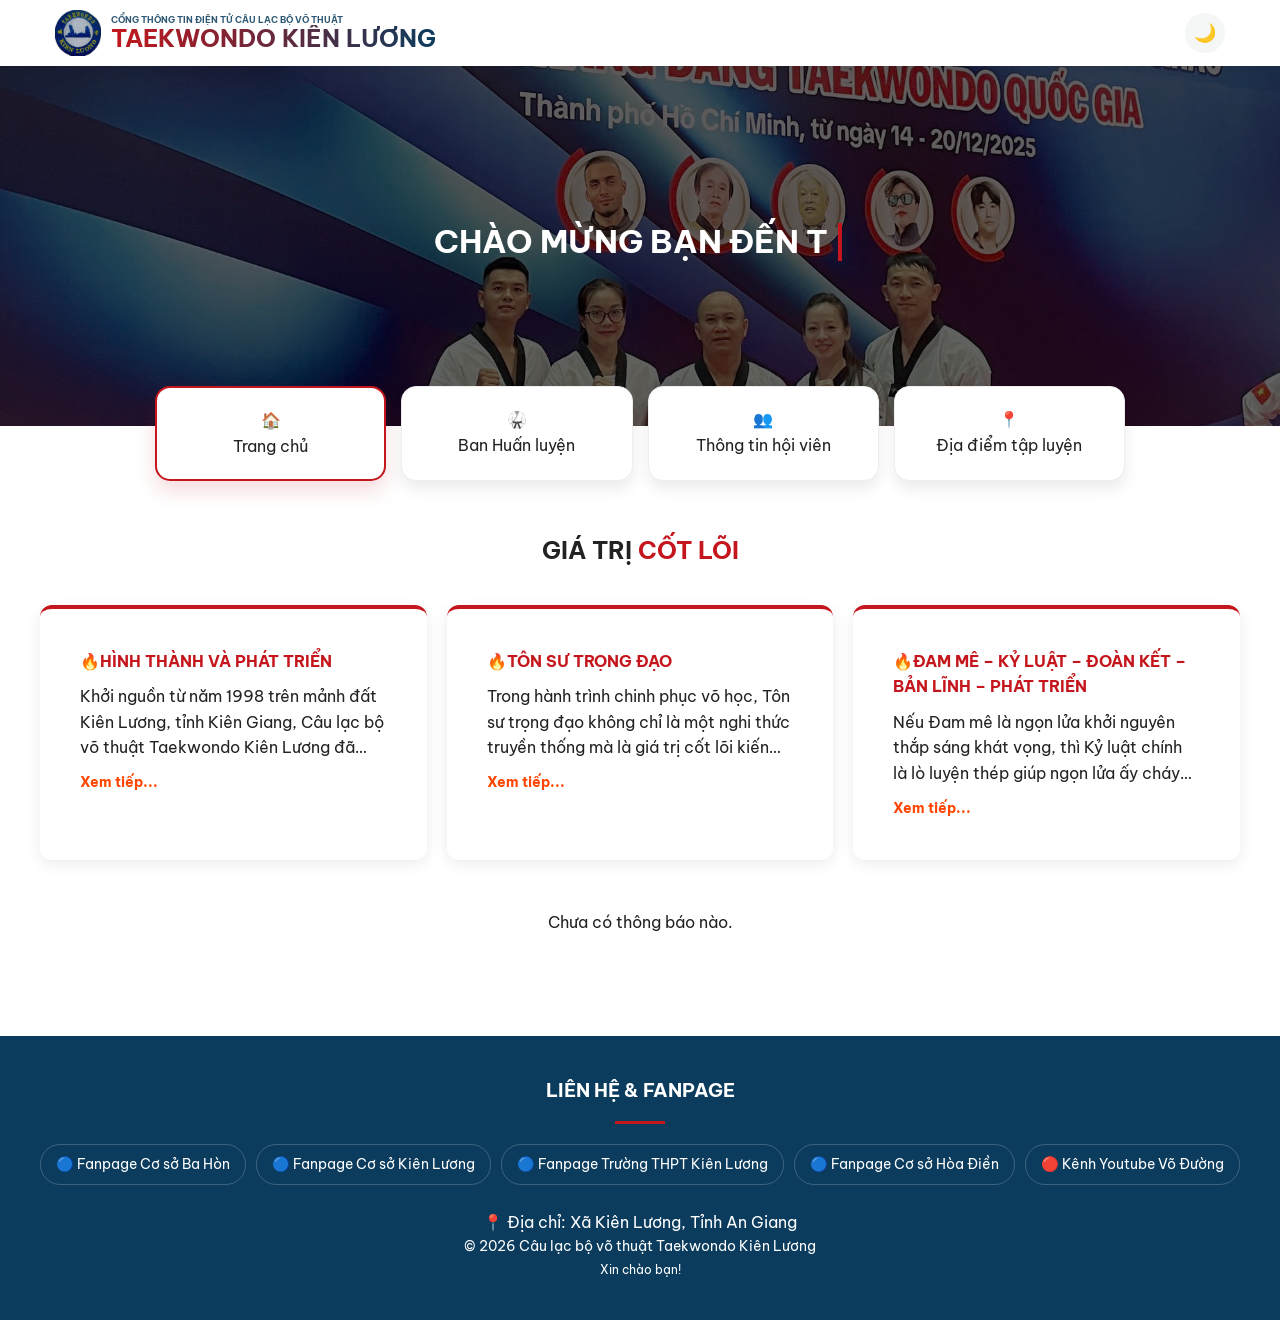
==== commit 8456f576: "Update index.html" ====
--- a/index.html
+++ b/index.html
@@ -4,7 +4,7 @@
     <meta charset="UTF-8" />
     <meta name="viewport" content="width=device-width, initial-scale=1.0" />
     <title>
-      HỆ THỐNG QUẢN LÝ CLB TAEKWONDO KIÊN LƯƠNG - PHIÊN BẢN TINH HOA 2026
+      TRANG CHỦ
     </title>
     <link
       href="https://fonts.googleapis.com/css2?family=Be+Vietnam+Pro:wght@400;600;700&display=swap"
@@ -419,3 +419,4 @@
     <script src="script.js"></script>
   </body>
 </html>
+
--- a/style.css
+++ b/style.css
@@ -625,3 +625,351 @@
 .pdf-link-btn:hover {
   background: #1a237e;
 }
+/* Thiết kế nút bấm chuyển hướng YouTube */
+.btn-go-youtube {
+  display: inline-block;
+  background-color: #ff0000; /* Màu đỏ YouTube */
+  color: white !important;
+  padding: 15px 30px;
+  font-size: 18px;
+  font-weight: bold;
+  text-decoration: none;
+  border-radius: 50px; /* Bo tròn 2 đầu */
+  box-shadow: 0 4px 15px rgba(255, 0, 0, 0.3);
+  transition: all 0.3s ease;
+  border: 2px solid transparent;
+}
+
+.btn-go-youtube:hover {
+  background-color: white;
+  color: #ff0000 !important;
+  border: 2px solid #ff0000;
+  transform: translateY(-3px); /* Nhấc nhẹ nút lên khi rê chuột */
+}
+/* Giới hạn văn bản ở 3 dòng */
+.content-collapsed {
+  display: -webkit-box;
+  -webkit-line-clamp: 3; /* Hiện 3 dòng, muốn hiện thêm thì chỉnh số này */
+  -webkit-box-orient: vertical;
+  overflow: hidden;
+  text-overflow: ellipsis;
+  margin-bottom: 8px;
+  line-height: 1.6;
+}
+
+/* Khi mở rộng sẽ hiện toàn bộ */
+.content-expanded {
+  display: block !important;
+  -webkit-line-clamp: unset !important;
+}
+
+/* Nút Xem tiếp */
+.read-more-btn {
+  color: #ff4500;
+  font-weight: bold;
+  text-decoration: none;
+  cursor: pointer;
+  font-size: 0.9em;
+}
+
+.read-more-btn:hover {
+  text-decoration: underline;
+}
+/* =========================
+   10. GIAI ĐOẠN 2: BỔ SUNG GIAO DIỆN MỚI
+   ========================= */
+
+/* Menu con (Sub-menu) tinh tế */
+.sub-menu-grid {
+  display: flex;
+  justify-content: center;
+  gap: 10px;
+  margin-bottom: 30px;
+  flex-wrap: wrap;
+}
+
+.sub-menu-btn {
+  padding: 12px 20px;
+  border: 1px solid var(--border);
+  background: var(--card-bg);
+  color: var(--text);
+  border-radius: 30px;
+  cursor: pointer;
+  font-weight: 600;
+  font-size: 14px;
+  transition: all 0.3s ease;
+  box-shadow: 0 4px 6px var(--shadow);
+}
+
+.sub-menu-btn:hover {
+  transform: translateY(-2px);
+  border-color: var(--blue);
+  color: var(--blue);
+}
+
+.sub-menu-btn.active {
+  background: var(--blue);
+  color: white;
+  border-color: var(--blue);
+}
+
+/* Ẩn/Hiện nội dung con */
+.sub-content {
+  animation: fadeIn 0.5s ease;
+}
+
+@keyframes fadeIn {
+  from {
+    opacity: 0;
+    transform: translateY(10px);
+  }
+  to {
+    opacity: 1;
+    transform: translateY(0);
+  }
+}
+
+/* --- Bảng vàng vinh danh (Achievement) --- */
+.gold-honor-card {
+  background: #ffffff;
+  border-radius: 20px;
+  padding: 25px;
+  border: 1px solid #e0e0e0;
+  box-shadow: 0 15px 35px rgba(0, 0, 0, 0.1);
+}
+
+.honor-header {
+  text-align: center;
+  margin-bottom: 20px;
+}
+.honor-medal {
+  font-size: 50px;
+  display: block;
+}
+.honor-title {
+  color: #b38f00;
+  font-weight: 900;
+  font-size: 20px;
+  text-transform: uppercase;
+}
+
+.athlete-info {
+  display: flex;
+  justify-content: space-around;
+  background: #fdfaf0;
+  padding: 12px;
+  border-radius: 12px;
+  margin-bottom: 20px;
+  border: 1px solid #f0e6cc;
+}
+
+.info-item {
+  text-align: center;
+}
+.info-label {
+  display: block;
+  font-size: 10px;
+  color: #999;
+}
+.info-val {
+  font-weight: 700;
+  color: #333;
+  font-size: 14px;
+}
+
+.achievement-content {
+  border-left: 4px solid #ffd700;
+  padding-left: 15px;
+}
+
+.tournament-name {
+  color: #b30000;
+  font-weight: 800;
+  display: block;
+  margin-bottom: 8px;
+}
+
+.achievement-list {
+  list-style: none;
+  padding: 0;
+}
+.achievement-list li {
+  padding: 5px 0 5px 20px;
+  position: relative;
+  border-bottom: 1px solid #f0f0f0;
+}
+.achievement-list li::before {
+  content: "✦";
+  position: absolute;
+  left: 0;
+  color: #ffd700;
+}
+
+/* --- Bảng thăng cấp (Promotion) --- */
+.promotion-card {
+  background: #ffffff;
+  border-radius: 15px;
+  overflow: hidden;
+  border: 1px solid #ddd;
+}
+.promo-header {
+  background: #003366;
+  color: white;
+  padding: 15px;
+  text-align: center;
+}
+.promo-body {
+  padding: 20px;
+}
+.info-table {
+  width: 100%;
+  border-collapse: collapse;
+}
+.info-table td {
+  padding: 10px;
+  border-bottom: 1px solid #eee;
+}
+.label-cell {
+  color: #777;
+  font-size: 14px;
+}
+.value-cell {
+  text-align: right;
+  font-weight: 700;
+  color: #333;
+}
+
+.result-section {
+  text-align: center;
+  padding: 15px;
+  background: #f8f9fa;
+  margin-top: 15px;
+  border-radius: 10px;
+}
+.status-badge {
+  padding: 6px 20px;
+  border-radius: 20px;
+  font-weight: 800;
+  color: white;
+}
+.status-pass {
+  background: #28a745;
+}
+.status-fail {
+  background: #dc3545;
+}
+
+/* Tùy chỉnh riêng cho nút tra cứu các mục mới */
+#search-achieve-box .btn-search {
+  background: #b38f00;
+}
+#search-promo-box .btn-search {
+  background: #003366;
+}
+
+/* ================================================================
+   GIAO DIỆN HÌNH ẢNH & VIDEO CHUYÊN NGHIỆP
+   ================================================================ */
+
+/* Lưới hiển thị ảnh */
+.gallery-grid,
+.video-grid {
+  display: grid;
+  grid-template-columns: repeat(auto-fit, minmax(250px, 1fr));
+  gap: 25px;
+  padding: 20px 0;
+}
+
+/* Thẻ Card chứa ảnh/video */
+.gallery-card,
+.video-card {
+  background: #ffffff;
+  border-radius: 16px; /* Bo góc hiện đại */
+  overflow: hidden;
+  box-shadow: 0 10px 30px rgba(0, 0, 0, 0.08); /* Đổ bóng mượt */
+  transition: all 0.3s ease;
+  display: flex;
+  flex-direction: column;
+  height: fit-content; /* QUAN TRỌNG: Giúp xóa đuôi trắng khi không có chữ */
+  border: 1px solid #f0f0f0;
+}
+
+/* Hiệu ứng nhấc lên khi di chuột vào */
+.gallery-card:hover,
+.video-card:hover {
+  transform: translateY(-8px);
+  box-shadow: 0 15px 35px rgba(0, 0, 0, 0.15);
+}
+
+/* Khung ảnh vuông và hiệu ứng Zoom */
+.gallery-img-wrapper {
+  width: 100%;
+  aspect-ratio: 4 / 3; /* Tỷ lệ ảnh chuẩn đẹp */
+  overflow: hidden;
+  cursor: pointer;
+}
+
+.gallery-img-wrapper img {
+  width: 100%;
+  height: 100%;
+  object-fit: cover;
+  transition: transform 0.5s ease;
+}
+
+.gallery-card:hover .gallery-img-wrapper img {
+  transform: scale(1.1);
+}
+
+/* Khung Video chuẩn 16:9 */
+.video-wrapper {
+  width: 100%;
+  aspect-ratio: 16 / 9;
+}
+
+.video-wrapper iframe {
+  width: 100%;
+  height: 100%;
+  border: none;
+}
+
+/* Phần Chú thích (Chỉ hiện khi có nội dung) */
+/* Phần Chú thích chuyên nghiệp (Chữ nghiêng, nhỏ, tinh tế) */
+.media-caption {
+  padding: 12px 15px;
+  font-size: 13px; /* Nhỏ lại một chút (chuẩn là 13px-14px) */
+  font-style: italic; /* Chữ nghiêng */
+  font-weight: 500; /* Độ đậm vừa phải */
+  text-align: center;
+  color: #555; /* Màu xám đậm chuyên nghiệp */
+  background: #ffffff;
+  border-top: 1px solid #f1f1f1;
+  line-height: 1.5;
+  letter-spacing: 0.3px; /* Khoảng cách chữ giúp dễ đọc và sang hơn */
+  font-family: "Segoe UI", Roboto, sans-serif; /* Font chữ hiện đại */
+}
+
+/* Hiệu ứng khi di chuột vào Card thì chữ đậm lên một chút */
+.gallery-card:hover .media-caption,
+.video-card:hover .media-caption {
+  color: #d32f2f; /* Chuyển sang màu đỏ võ đạo khi hover */
+  transition: color 0.3s ease;
+}
+
+/* Nút Xem thêm */
+.btn-search {
+  background: #004693;
+  color: white;
+  padding: 12px 30px;
+  border: none;
+  border-radius: 50px;
+  font-weight: bold;
+  cursor: pointer;
+  transition: all 0.3s;
+  text-transform: uppercase;
+  letter-spacing: 1px;
+}
+
+.btn-search:hover {
+  background: #d32f2f;
+  box-shadow: 0 5px 15px rgba(211, 47, 47, 0.4);
+}
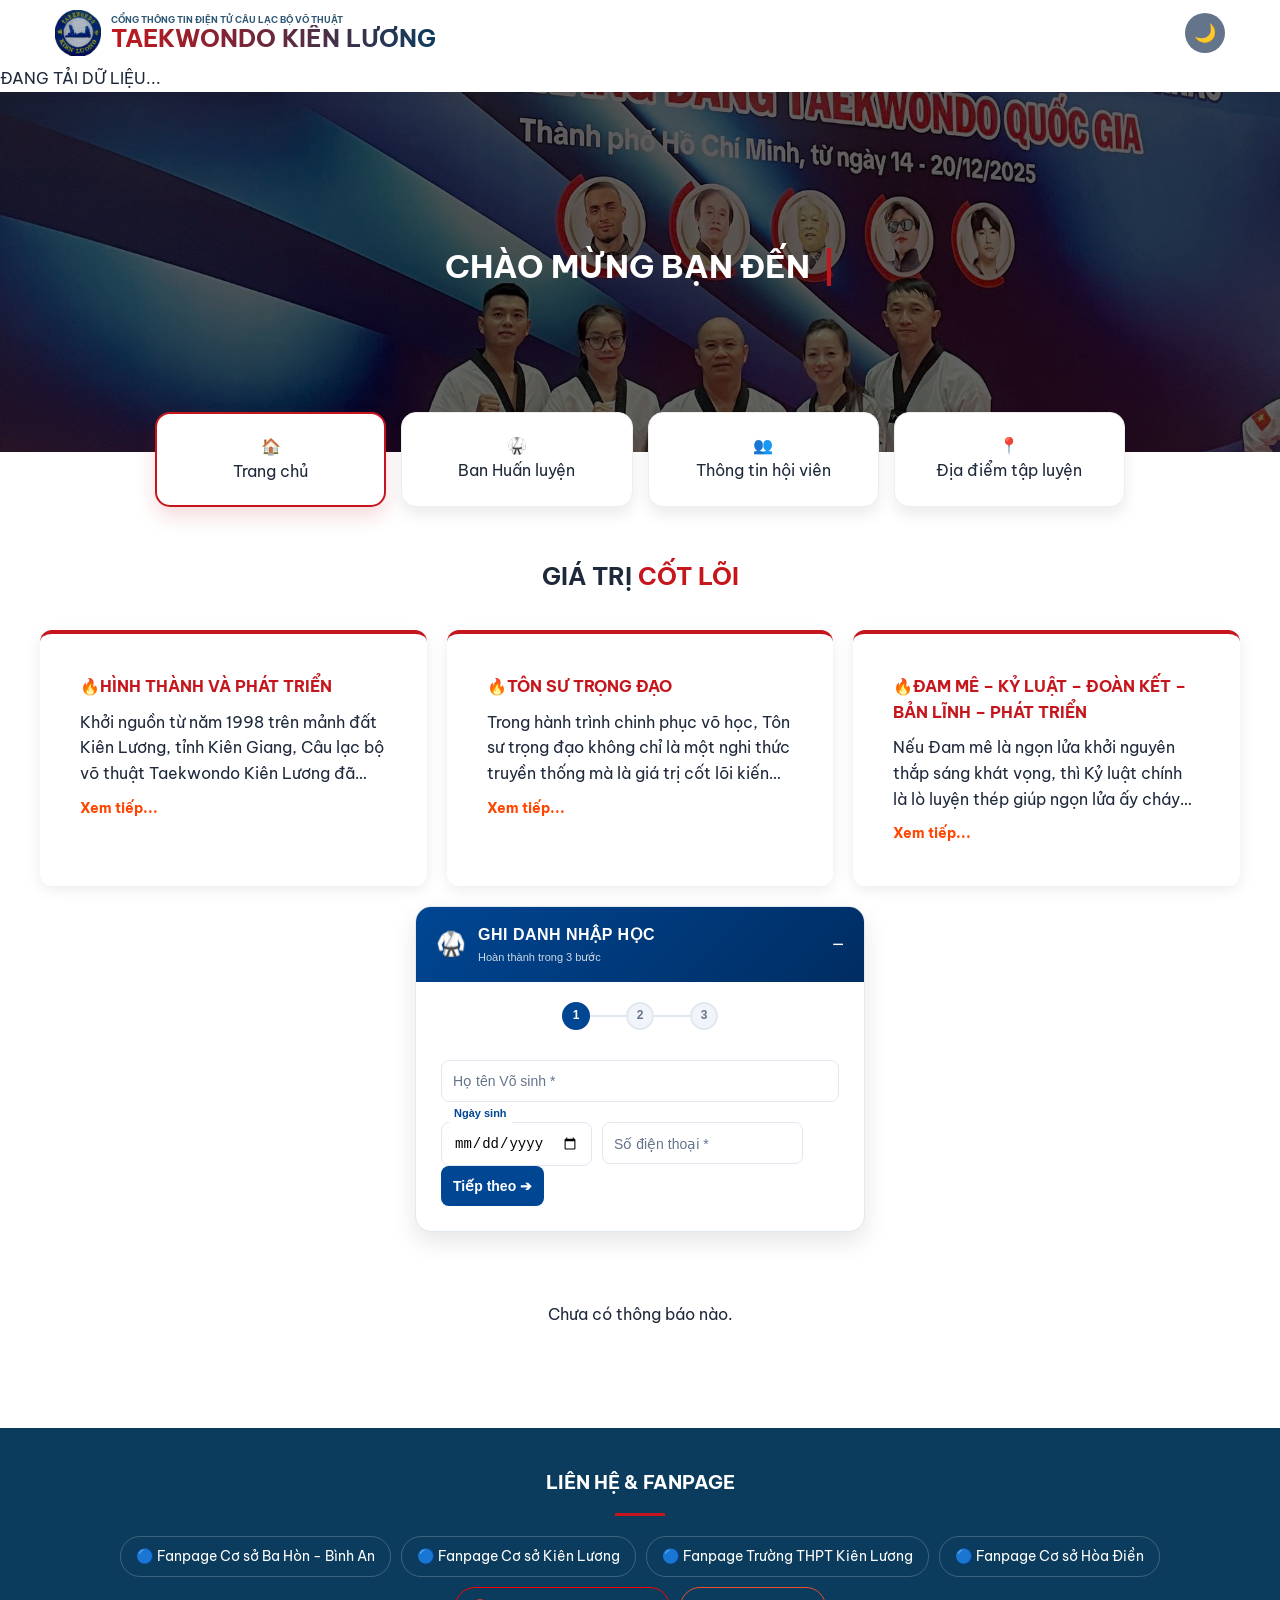
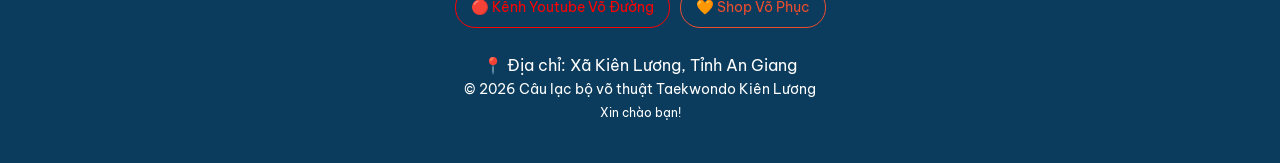
==== commit fbc63a98: "Update index.html" ====
--- a/index.html
+++ b/index.html
@@ -1,11 +1,9 @@
-<!DOCTYPE html>
+<!doctype html>
 <html lang="vi">
   <head>
     <meta charset="UTF-8" />
     <meta name="viewport" content="width=device-width, initial-scale=1.0" />
-    <title>
-      TRANG CHỦ
-    </title>
+    <title>TRANG CHỦ</title>
     <link
       href="https://fonts.googleapis.com/css2?family=Be+Vietnam+Pro:wght@400;600;700&display=swap"
       rel="stylesheet"
@@ -31,6 +29,12 @@
           </button>
         </div>
       </div>
+      <div id="loading-screen">
+        <div class="loading-content">
+          <div class="taichi-loader"></div>
+          <p>ĐANG TẢI DỮ LIỆU...</p>
+        </div>
+      </div>
     </header>
 
     <main>
@@ -79,121 +83,6 @@
           </div>
         </div>
       </section>
-
-      <div id="home-content">
-        <section id="values" class="container">
-          <h2 class="section-title">GIÁ TRỊ <span>CỐT LÕI</span></h2>
-          <div class="grid">
-            <div class="card value-card">
-              <div class="value-content">
-                <h4>🔥HÌNH THÀNH VÀ PHÁT TRIỂN</h4>
-                <p class="content-collapsed">
-                  Khởi nguồn từ năm 1998 trên mảnh đất Kiên Lương, tỉnh Kiên
-                  Giang, Câu lạc bộ võ thuật Taekwondo Kiên Lương đã đặt những
-                  viên gạch đầu tiên cho một hành trình huyền thoại kéo dài gần
-                  ba thập kỷ dưới sự dẫn dắt tận tâm của Võ sư Trần Thanh Ninh.
-                  Xuất phát điểm từ một lớp võ đơn sơ với cơ sở vật chất còn
-                  nhiều thiếu thốn, nhưng bằng ý chí sắt đá và tâm huyết cháy
-                  bỏng với võ học, Thầy Trần Thanh Ninh đã biến nơi đây thành
-                  một "cái nôi" rèn luyện bản lĩnh và nhân cách cho hàng ngàn
-                  thế hệ môn sinh. Trải qua chặng đường dài từ năm 1998 đến nay,
-                  câu lạc bộ không chỉ dừng lại ở việc truyền thụ những kỹ
-                  thuật, kỹ năng, những cú đá đẹp và đầy uy lực hay những bài
-                  quyền uyển chuyển của bộ môn Taekwondo, mà quan trọng hơn, đó
-                  là quá trình hun đúc nên "chữ Đạo" trong lòng mỗi võ sinh.
-                  Dưới mái nhà chung này, kỷ luật thép được giao thoa hoàn hảo
-                  với lòng nhân ái, giúp các thế hệ trẻ không chỉ vững vàng trên
-                  sàn đấu mà còn kiên cường, tử tế trước những sóng gió của cuộc
-                  đời. Sự phát triển bền bỉ của câu lạc bộ suốt từ cuối thế kỷ
-                  20 đến nay chính là minh chứng sống động cho một di sản được
-                  xây dựng bằng mồ hôi, nước mắt và niềm tin tuyệt đối vào sức
-                  mạnh của võ đạo...
-                </p>
-                <a
-                  href="javascript:void(0);"
-                  class="read-more-btn"
-                  onclick="toggleReadMore(this)"
-                  >Xem tiếp...</a
-                >
-              </div>
-            </div>
-
-            <div class="card value-card">
-              <div class="value-content">
-                <h4>🔥TÔN SƯ TRỌNG ĐẠO</h4>
-                <p class="content-collapsed">
-                  Trong hành trình chinh phục võ học, Tôn sư trọng đạo không chỉ
-                  là một nghi thức truyền thống mà là giá trị cốt lõi kiến tạo
-                  nên bản lĩnh của một chính nhân quân tử. Người thầy không chỉ
-                  truyền thụ kỹ thuật mà còn là biểu tượng của trí tuệ và đạo
-                  sống; vì vậy, tôn trọng thầy chính là tôn trọng cội nguồn tri
-                  thức và nền tảng đạo đức của chính mình. Tại võ đường, lễ nghi
-                  chính là kỷ cương, đức hạnh chính là sức mạnh. Mỗi võ sinh
-                  phải khắc ghi tâm niệm: "Học võ trước hết là học làm người",
-                  lấy sự khiêm cung làm thước đo sự trưởng thành, lấy chính đạo
-                  làm kim chỉ nam để khắc chế cái tôi và phụng sự lẽ phải. Chỉ
-                  khi đạo đức vững vàng như bàn thạch, võ thuật mới thực sự trở
-                  thành công cụ của công lý và lòng nhân ái, giúp võ sinh đứng
-                  vững trên đỉnh cao của cả võ nghiệp lẫn cuộc đời...
-                </p>
-                <a
-                  href="javascript:void(0);"
-                  class="read-more-btn"
-                  onclick="toggleReadMore(this)"
-                  >Xem tiếp...</a
-                >
-              </div>
-            </div>
-
-            <div class="card value-card">
-              <div class="value-content">
-                <h4>🔥ĐAM MÊ – KỶ LUẬT – ĐOÀN KẾT – BẢN LĨNH – PHÁT TRIỂN</h4>
-                <p class="content-collapsed">
-                  Nếu Đam mê là ngọn lửa khởi nguyên thắp sáng khát vọng, thì Kỷ
-                  luật chính là lò luyện thép giúp ngọn lửa ấy cháy bền bỉ qua
-                  năm tháng. Đam mê cho ta lý do để bắt đầu, nhưng chỉ có kỷ
-                  luật khắt khe mới đưa ta đi đến tận cùng của sự tinh hoa.Trong
-                  nghệ thuật sống, cá nhân chỉ thực sự mạnh mẽ khi đặt mình
-                  trong sự Đoàn kết với đồng đội. Một tập thể vững mạnh là môi
-                  trường lý tưởng nhất để rèn giũa Bản lĩnh – khả năng giữ vững
-                  sự tĩnh lặng của nội tâm trước bão tố, là sự kiên định không
-                  lùi bước trước nghịch cảnh của cuộc đời.Đích đến cuối cùng của
-                  võ học không phải là tấm đai hay chiếc huy chương, mà là sự
-                  Phát triển toàn diện về nhân cách. Đó là quá trình tiến hóa
-                  không ngừng nghỉ để trở thành một phiên bản ưu tú hơn của
-                  chính mình ngày hôm qua: Mạnh mẽ hơn về thể chất, mẫn tiệp hơn
-                  về trí tuệ và cao thượng hơn về tâm hồn...
-                </p>
-                <a
-                  href="javascript:void(0);"
-                  class="read-more-btn"
-                  onclick="toggleReadMore(this)"
-                  >Xem tiếp...</a
-                >
-              </div>
-            </div>
-          </div>
-        </section>
-
-        <section class="section bg-light">
-          <div class="container">
-            <h3 class="section-title">HÌNH ẢNH <span>HOẠT ĐỘNG</span></h3>
-            <div id="gallery-container"></div>
-          </div>
-        </section>
-
-        <section class="section">
-          <div class="container">
-            <h3 class="section-title">VIDEO <span>NỔI BẬT</span></h3>
-            <div id="video-container"></div>
-          </div>
-        </section>
-
-        <section class="section">
-          <div class="container" id="news-dynamic-section"></div>
-        </section>
-      </div>
-
       <div id="dynamic-content">
         <section
           id="coaches"
@@ -344,6 +233,521 @@
       </div>
     </main>
 
+    <div id="home-content">
+      <section id="values" class="container">
+        <h2 class="section-title">GIÁ TRỊ <span>CỐT LÕI</span></h2>
+        <div class="grid">
+          <div class="card value-card">
+            <div class="value-content">
+              <h4>🔥HÌNH THÀNH VÀ PHÁT TRIỂN</h4>
+              <p class="content-collapsed">
+                Khởi nguồn từ năm 1998 trên mảnh đất Kiên Lương, tỉnh Kiên
+                Giang, Câu lạc bộ võ thuật Taekwondo Kiên Lương đã đặt những
+                viên gạch đầu tiên cho một hành trình huyền thoại kéo dài gần ba
+                thập kỷ dưới sự dẫn dắt tận tâm của Võ sư Trần Thanh Ninh. Xuất
+                phát điểm từ một lớp võ đơn sơ với cơ sở vật chất còn nhiều
+                thiếu thốn, nhưng bằng ý chí sắt đá và tâm huyết cháy bỏng với
+                võ học, Thầy Trần Thanh Ninh đã biến nơi đây thành một "cái nôi"
+                rèn luyện bản lĩnh và nhân cách cho hàng ngàn thế hệ môn sinh.
+                Trải qua chặng đường dài từ năm 1998 đến nay, câu lạc bộ không
+                chỉ dừng lại ở việc truyền thụ những kỹ thuật, kỹ năng, những cú
+                đá đẹp và đầy uy lực hay những bài quyền uyển chuyển của bộ môn
+                Taekwondo, mà quan trọng hơn, đó là quá trình hun đúc nên "chữ
+                Đạo" trong lòng mỗi võ sinh. Dưới mái nhà chung này, kỷ luật
+                thép được giao thoa hoàn hảo với lòng nhân ái, giúp các thế hệ
+                trẻ không chỉ vững vàng trên sàn đấu mà còn kiên cường, tử tế
+                trước những sóng gió của cuộc đời. Sự phát triển bền bỉ của câu
+                lạc bộ suốt từ cuối thế kỷ 20 đến nay chính là minh chứng sống
+                động cho một di sản được xây dựng bằng mồ hôi, nước mắt và niềm
+                tin tuyệt đối vào sức mạnh của võ đạo...
+              </p>
+              <a
+                href="javascript:void(0);"
+                class="read-more-btn"
+                onclick="toggleReadMore(this)"
+                >Xem tiếp...</a
+              >
+            </div>
+          </div>
+
+          <div class="card value-card">
+            <div class="value-content">
+              <h4>🔥TÔN SƯ TRỌNG ĐẠO</h4>
+              <p class="content-collapsed">
+                Trong hành trình chinh phục võ học, Tôn sư trọng đạo không chỉ
+                là một nghi thức truyền thống mà là giá trị cốt lõi kiến tạo nên
+                bản lĩnh của một chính nhân quân tử. Người thầy không chỉ truyền
+                thụ kỹ thuật mà còn là biểu tượng của trí tuệ và đạo sống; vì
+                vậy, tôn trọng thầy chính là tôn trọng cội nguồn tri thức và nền
+                tảng đạo đức của chính mình. Tại võ đường, lễ nghi chính là kỷ
+                cương, đức hạnh chính là sức mạnh. Mỗi võ sinh phải khắc ghi tâm
+                niệm: "Học võ trước hết là học làm người", lấy sự khiêm cung làm
+                thước đo sự trưởng thành, lấy chính đạo làm kim chỉ nam để khắc
+                chế cái tôi và phụng sự lẽ phải. Chỉ khi đạo đức vững vàng như
+                bàn thạch, võ thuật mới thực sự trở thành công cụ của công lý và
+                lòng nhân ái, giúp võ sinh đứng vững trên đỉnh cao của cả võ
+                nghiệp lẫn cuộc đời...
+              </p>
+              <a
+                href="javascript:void(0);"
+                class="read-more-btn"
+                onclick="toggleReadMore(this)"
+                >Xem tiếp...</a
+              >
+            </div>
+          </div>
+
+          <div class="card value-card">
+            <div class="value-content">
+              <h4>🔥ĐAM MÊ – KỶ LUẬT – ĐOÀN KẾT – BẢN LĨNH – PHÁT TRIỂN</h4>
+              <p class="content-collapsed">
+                Nếu Đam mê là ngọn lửa khởi nguyên thắp sáng khát vọng, thì Kỷ
+                luật chính là lò luyện thép giúp ngọn lửa ấy cháy bền bỉ qua năm
+                tháng. Đam mê cho ta lý do để bắt đầu, nhưng chỉ có kỷ luật khắt
+                khe mới đưa ta đi đến tận cùng của sự tinh hoa.Trong nghệ thuật
+                sống, cá nhân chỉ thực sự mạnh mẽ khi đặt mình trong sự Đoàn kết
+                với đồng đội. Một tập thể vững mạnh là môi trường lý tưởng nhất
+                để rèn giũa Bản lĩnh – khả năng giữ vững sự tĩnh lặng của nội
+                tâm trước bão tố, là sự kiên định không lùi bước trước nghịch
+                cảnh của cuộc đời.Đích đến cuối cùng của võ học không phải là
+                tấm đai hay chiếc huy chương, mà là sự Phát triển toàn diện về
+                nhân cách. Đó là quá trình tiến hóa không ngừng nghỉ để trở
+                thành một phiên bản ưu tú hơn của chính mình ngày hôm qua: Mạnh
+                mẽ hơn về thể chất, mẫn tiệp hơn về trí tuệ và cao thượng hơn về
+                tâm hồn...
+              </p>
+              <a
+                href="javascript:void(0);"
+                class="read-more-btn"
+                onclick="toggleReadMore(this)"
+                >Xem tiếp...</a
+              >
+            </div>
+          </div>
+        </div>
+      </section>
+
+      <section id="video-container" class="section" style="display: none">
+        <h2 class="section-title">VIDEO <span>HOẠT ĐỘNG</span></h2>
+        <div id="video-grid" class="grid"></div>
+      </section>
+
+      <section class="section bg-light">
+        <div class="container">
+          <h3 class="section-title">HÌNH ẢNH <span>HOẠT ĐỘNG</span></h3>
+          <div id="gallery-container"></div>
+        </div>
+      </section>
+
+      <section id="pro-enrollment-section">
+        <div class="enroll-widget shadow-premium">
+          <div class="enroll-header" onclick="toggleEnrollForm()">
+            <div class="header-left">
+              <span class="header-icon">🥋</span>
+              <div class="header-titles">
+                <h2>GHI DANH NHẬP HỌC</h2>
+                <p id="status-text">Hoàn thành trong 3 bước</p>
+              </div>
+            </div>
+            <button type="button" id="btn-toggle-view">−</button>
+          </div>
+
+          <div id="enroll-content" class="enroll-content-show">
+            <div class="stepper-wrapper">
+              <div class="stepper-item active" id="step-dot-1">1</div>
+              <div class="stepper-line"></div>
+              <div class="stepper-item" id="step-dot-2">2</div>
+              <div class="stepper-line"></div>
+              <div class="stepper-item" id="step-dot-3">3</div>
+            </div>
+
+            <form id="pro-martial-form">
+              <div class="step-panel active" id="panel-1">
+                <div class="input-group">
+                  <input type="text" id="inp-sName" placeholder=" " required />
+                  <label>Họ tên Võ sinh *</label>
+                </div>
+                <div class="input-row">
+                  <div class="input-group">
+                    <input type="date" id="inp-sDOB" required />
+                    <label class="label-static">Ngày sinh</label>
+                  </div>
+                  <div class="input-group">
+                    <input
+                      type="tel"
+                      id="inp-pPhone"
+                      placeholder=" "
+                      inputmode="numeric"
+                      pattern="[0-9]*"
+                      required
+                    />
+                    <label>Số điện thoại *</label>
+                  </div>
+                </div>
+                <button
+                  type="button"
+                  class="btn-nav next"
+                  onclick="goToStep(2)"
+                >
+                  Tiếp theo ➔
+                </button>
+              </div>
+
+              <div class="step-panel" id="panel-2">
+                <div class="input-group">
+                  <select id="sel-CLB" onchange="onClubChange()" required>
+                    <option value="" disabled selected>
+                      -- Chọn Câu lạc bộ --
+                    </option>
+                  </select>
+                </div>
+                <div class="input-group size-group">
+                  <select id="sel-Size" onchange="onPriceUpdate()">
+                    <option value="">Chọn Size võ phục hoặc bỏ qua</option>
+                  </select>
+                  <span
+                    class="size-hint"
+                    onclick="
+                      alert('Size S: 1m1-1m2\nSize M: 1m2-1m3\nSize L: 1m3-1m4')
+                    "
+                    >📏 Bảng size</span
+                  >
+                </div>
+                <div class="nav-group">
+                  <button
+                    type="button"
+                    class="btn-nav back"
+                    onclick="goToStep(1)"
+                  >
+                    Quay lại
+                  </button>
+                  <button
+                    type="button"
+                    class="btn-nav next"
+                    onclick="goToStep(3)"
+                  >
+                    Tiếp theo ➔
+                  </button>
+                </div>
+              </div>
+
+              <div class="step-panel" id="panel-3">
+                <div class="input-group">
+                  <input type="text" id="inp-pName" placeholder=" " required />
+                  <label>Họ tên Phụ huynh *</label>
+                </div>
+                <div class="input-group">
+                  <input type="email" id="inp-pEmail" placeholder=" " />
+                  <label>Email (Nhận xác nhận tự động)</label>
+                </div>
+
+                <div id="info-card-display" style="display: none">
+                  <div class="summary-box">
+                    <p>Tổng phí: <span id="final-amount">0</span>đ</p>
+                    <button type="button" class="btn-qr" onclick="toggleQR()">
+                      Xem mã QR Thanh toán
+                    </button>
+                    <div id="qr-area" class="qr-hidden">
+                      <img id="img-qr-code" src="" alt="QR" />
+                      <p id="txt-bank-info"></p>
+                    </div>
+                  </div>
+                  <div class="file-input-wrapper">
+                    <label for="inp-bill" class="file-label"
+                      >📤 Tải ảnh Bill (Nếu có)</label
+                    >
+                    <input
+                      type="file"
+                      id="inp-bill"
+                      accept="image/*"
+                      onchange="updateFileName(this)"
+                    />
+                    <p id="upload-status"></p>
+                  </div>
+                </div>
+
+                <div class="nav-group">
+                  <button
+                    type="button"
+                    class="btn-nav back"
+                    onclick="goToStep(2)"
+                  >
+                    Quay lại
+                  </button>
+                  <button
+                    type="submit"
+                    id="btn-enroll-submit"
+                    class="btn-submit"
+                  >
+                    XÁC NHẬN GỬI ĐƠN 🥋
+                  </button>
+                </div>
+              </div>
+            </form>
+          </div>
+        </div>
+      </section>
+      <style>
+        :root {
+          --primary: #004693;
+          --accent: #d32f2f;
+          --text: #1e293b;
+          --gray: #64748b;
+          --bg: #ffffff;
+        }
+
+        /* Khung Widget nhỏ gọn */
+        .enroll-widget {
+          max-width: 450px; /* Nhỏ gọn theo ý bạn */
+          margin: 20px auto;
+          background: var(--bg);
+          border-radius: 16px;
+          overflow: hidden;
+          box-shadow: 0 10px 25px rgba(0, 0, 0, 0.1);
+          font-family: "Inter", sans-serif;
+          border: 1px solid #e2e8f0;
+        }
+
+        /* Header thông minh */
+        .enroll-header {
+          background: linear-gradient(135deg, var(--primary), #002d62);
+          color: white;
+          padding: 15px 20px;
+          display: flex;
+          justify-content: space-between;
+          align-items: center;
+          cursor: pointer;
+        }
+        .header-left {
+          display: flex;
+          align-items: center;
+          gap: 12px;
+        }
+        .header-icon {
+          font-size: 24px;
+        }
+        .header-titles h2 {
+          font-size: 16px;
+          margin: 0;
+          font-weight: 800;
+          letter-spacing: 0.5px;
+        }
+        .header-titles p {
+          font-size: 11px;
+          margin: 2px 0 0;
+          opacity: 0.8;
+        }
+        #btn-toggle-view {
+          background: none;
+          border: none;
+          color: white;
+          font-size: 20px;
+          cursor: pointer;
+        }
+
+        /* Thanh tiến trình */
+        .stepper-wrapper {
+          display: flex;
+          align-items: center;
+          justify-content: center;
+          padding: 20px 0 10px;
+        }
+        .stepper-item {
+          width: 28px;
+          height: 28px;
+          border-radius: 50%;
+          background: #f1f5f9;
+          color: var(--gray);
+          display: flex;
+          align-items: center;
+          justify-content: center;
+          font-size: 12px;
+          font-weight: bold;
+          border: 2px solid #e2e8f0;
+          z-index: 2;
+          transition: 0.3s;
+        }
+        .stepper-item.active {
+          background: var(--primary);
+          color: white;
+          border-color: var(--primary);
+        }
+        .stepper-line {
+          width: 40px;
+          height: 2px;
+          background: #e2e8f0;
+          margin: 0 -2px;
+          z-index: 1;
+        }
+
+        /* Form Panel */
+        .enroll-content-show {
+          padding: 0 25px 25px;
+          max-height: 2000px;
+          transition: all 0.5s ease;
+        }
+        .enroll-content-hidden {
+          max-height: 0;
+          overflow: hidden;
+          opacity: 0;
+        }
+        .step-panel {
+          display: none;
+          animation: fadeIn 0.4s ease;
+        }
+        .step-panel.active {
+          display: block;
+        }
+
+        @keyframes fadeIn {
+          from {
+            opacity: 0;
+            transform: translateY(5px);
+          }
+          to {
+            opacity: 1;
+            transform: translateY(0);
+          }
+        }
+
+        /* Input & Label (Floating Effect) */
+        .input-group {
+          position: relative;
+          margin-top: 20px;
+        }
+        .input-row {
+          display: flex;
+          gap: 10px;
+        }
+        .input-group input,
+        .input-group select {
+          width: 100%;
+          padding: 12px;
+          border: 1.5px solid #e2e8f0;
+          border-radius: 8px;
+          outline: none;
+          font-size: 14px;
+          transition: 0.3s;
+        }
+        .input-group input:focus {
+          border-color: var(--primary);
+        }
+        .input-group label {
+          position: absolute;
+          left: 12px;
+          top: 50%;
+          transform: translateY(-50%);
+          color: var(--gray);
+          pointer-events: none;
+          transition: 0.3s;
+          font-size: 14px;
+        }
+        .input-group input:focus + label,
+        .input-group input:not(:placeholder-shown) + label {
+          top: -8px;
+          left: 8px;
+          background: white;
+          padding: 0 5px;
+          font-size: 11px;
+          color: var(--primary);
+          font-weight: bold;
+        }
+        .label-static {
+          top: -8px !important;
+          left: 8px !important;
+          background: white !important;
+          font-size: 11px !important;
+        }
+
+        /* Nút bấm */
+        .nav-group {
+          display: flex;
+          gap: 10px;
+          margin-top: 20px;
+        }
+        .btn-nav {
+          padding: 12px;
+          border-radius: 8px;
+          border: none;
+          cursor: pointer;
+          font-weight: bold;
+          font-size: 14px;
+          transition: 0.3s;
+        }
+        .btn-nav.next {
+          background: var(--primary);
+          color: white;
+          flex: 2;
+        }
+        .btn-nav.back {
+          background: #f1f5f9;
+          color: var(--gray);
+          flex: 1;
+        }
+        .btn-submit {
+          width: 100%;
+          padding: 15px;
+          background: var(--accent);
+          color: white;
+          border: none;
+          border-radius: 8px;
+          font-weight: 800;
+          cursor: pointer;
+          margin-top: 15px;
+          box-shadow: 0 4px 12px rgba(211, 47, 47, 0.2);
+        }
+
+        /* Hiển thị QR & Bill */
+        .summary-box {
+          background: #f8fafc;
+          padding: 15px;
+          border-radius: 8px;
+          margin-top: 15px;
+          text-align: center;
+        }
+        .summary-box p {
+          font-weight: bold;
+          color: var(--accent);
+          font-size: 18px;
+          margin-bottom: 10px;
+        }
+        .btn-qr {
+          background: none;
+          border: 1px dashed var(--primary);
+          color: var(--primary);
+          padding: 5px 10px;
+          cursor: pointer;
+          font-size: 12px;
+          border-radius: 5px;
+        }
+        .qr-hidden {
+          display: none;
+          margin-top: 10px;
+        }
+        .qr-hidden img {
+          width: 120px;
+          border-radius: 8px;
+        }
+        .file-label {
+          display: block;
+          margin-top: 15px;
+          padding: 10px;
+          border: 1.5px dashed var(--primary);
+          text-align: center;
+          border-radius: 8px;
+          cursor: pointer;
+          font-size: 13px;
+          color: var(--primary);
+        }
+        #inp-bill {
+          display: none;
+        }
+      </style>
+      <section id="news" class="section">
+        <div class="container" id="news-dynamic-section"></div>
+      </section>
+    </div>
+
     <footer class="footer">
       <div class="footer-content">
         <h3>LIÊN HỆ & FANPAGE</h3>
@@ -353,7 +757,7 @@
             href="https://web.facebook.com/share/1C3LaNeUd5/?mibextid=wwXIfr"
             target="_blank"
             class="social-item"
-            >🔵 Fanpage Cơ sở Ba Hòn</a
+            >🔵 Fanpage Cơ sở Ba Hòn - Bình An</a
           >
           <a
             href="https://web.facebook.com/share/1HLMztSAzY/?mibextid=wwXIfr"
@@ -377,7 +781,15 @@
             href="https://youtube.com/@clbvothuattaekwondokienluong?si=IHa1oQWY7sgaSR2_"
             target="_blank"
             class="social-item"
+            style="border-color: #ff0000; color: #ff0000"
             >🔴 Kênh Youtube Võ Đường</a
+          >
+          <a
+            href="https://collshp.com/haryk?view=storefront"
+            target="_blank"
+            class="social-item"
+            style="border-color: #ee4d2d; color: #ee4d2d"
+            >🧡 Shop Võ Phục</a
           >
         </div>
         <div class="contact-info" style="margin-top: 25px">
@@ -419,4 +831,3 @@
     <script src="script.js"></script>
   </body>
 </html>
-
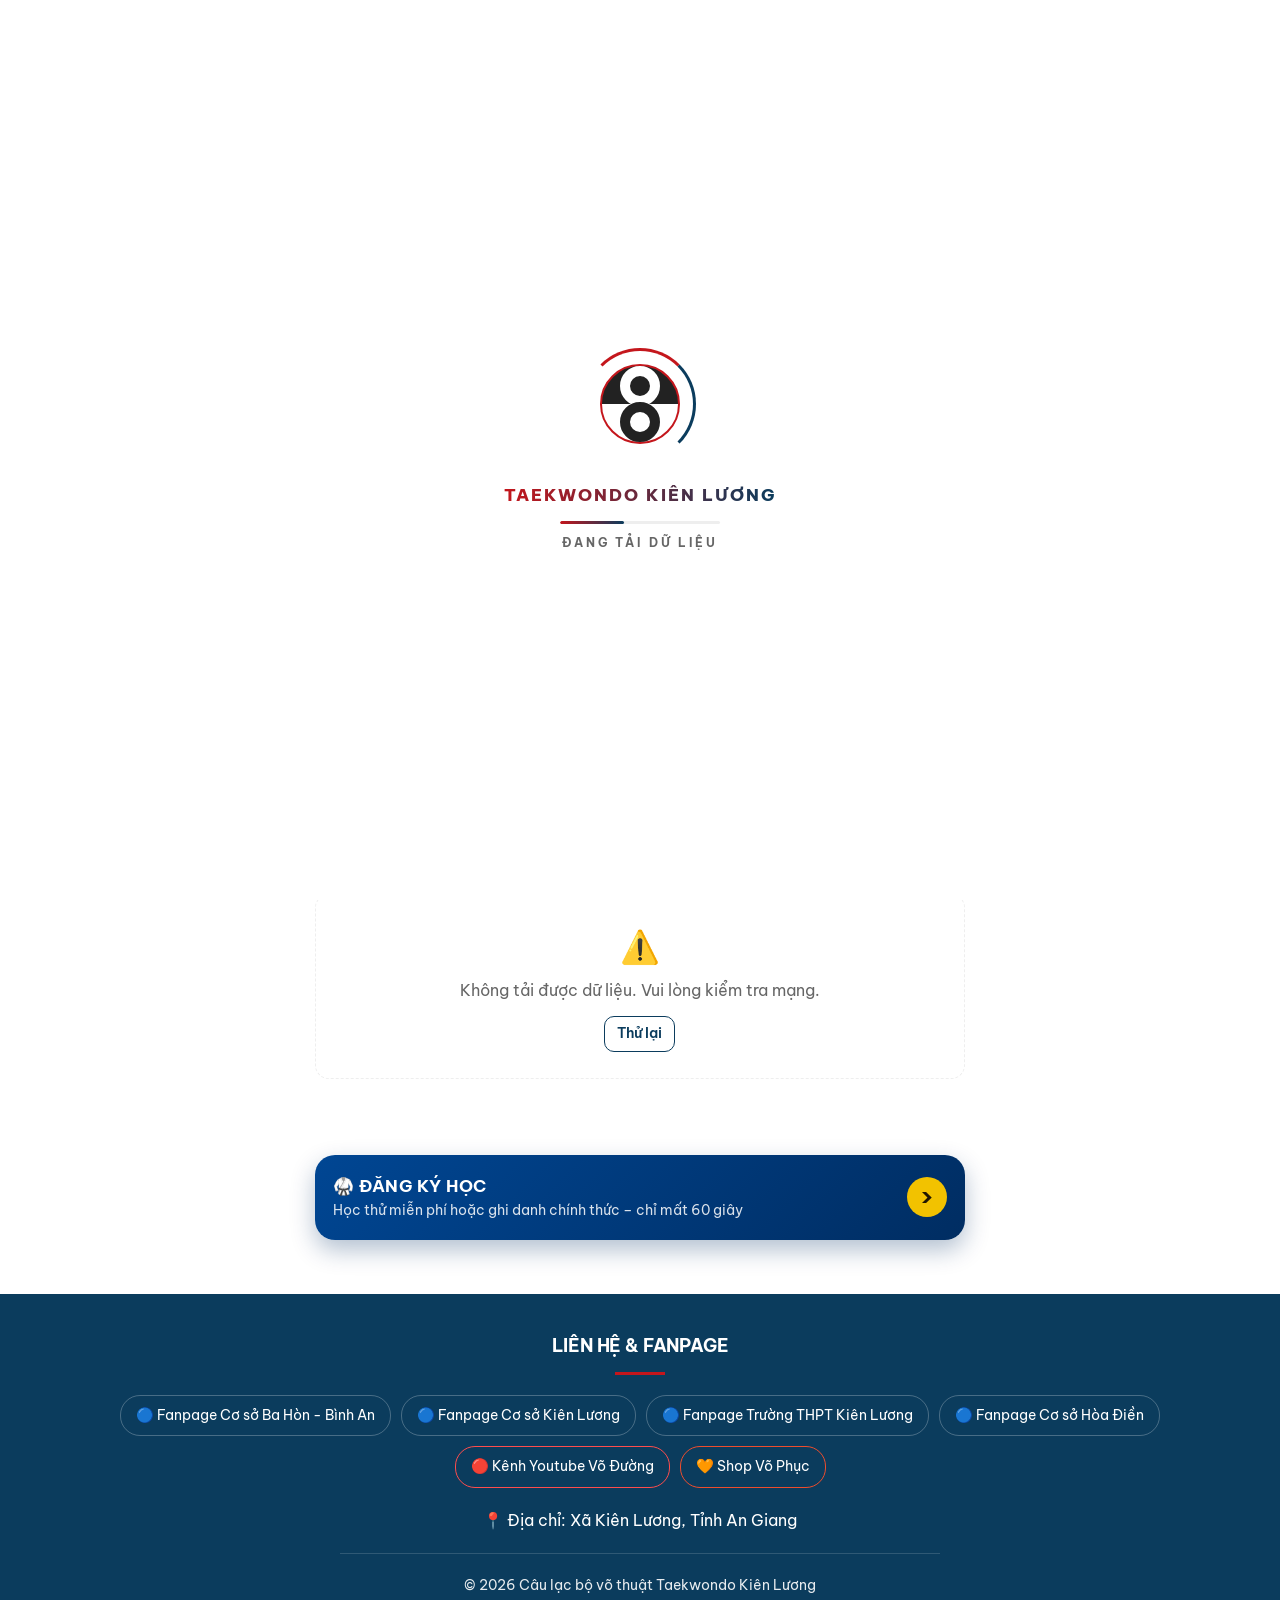
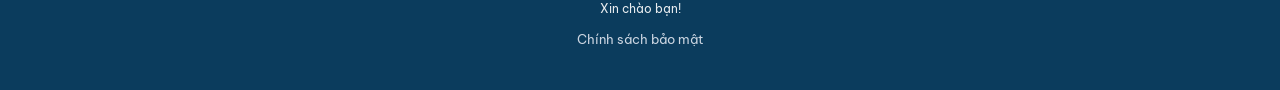
==== commit dec9cda1: "Add files via upload" ====
--- a/index.html
+++ b/index.html
@@ -1,833 +1,434 @@
-<!doctype html>
-<html lang="vi">
-  <head>
-    <meta charset="UTF-8" />
-    <meta name="viewport" content="width=device-width, initial-scale=1.0" />
-    <title>TRANG CHỦ</title>
-    <link
-      href="https://fonts.googleapis.com/css2?family=Be+Vietnam+Pro:wght@400;600;700&display=swap"
-      rel="stylesheet"
-    />
-    <link rel="stylesheet" href="style.css" />
-  </head>
-
-  <body data-theme="light">
-    <header class="header">
-      <div class="header-inner">
-        <div class="logo" onclick="showHome()">
-          <img src="ảnh.jpg" alt="Logo Taekwondo Kiên Lương" />
-          <div class="logo-text-group">
-            <span class="logo-sub"
-              >CỔNG THÔNG TIN ĐIỆN TỬ CÂU LẠC BỘ VÕ THUẬT</span
-            >
-            <h1 class="logo-main">TAEKWONDO KIÊN LƯƠNG</h1>
-          </div>
-        </div>
-        <div class="nav-controls">
-          <button id="theme-toggle" class="theme-btn" title="Chế độ Sáng/Tối">
-            <span id="theme-icon">🌙</span>
-          </button>
-        </div>
-      </div>
-      <div id="loading-screen">
-        <div class="loading-content">
-          <div class="taichi-loader"></div>
-          <p>ĐANG TẢI DỮ LIỆU...</p>
-        </div>
-      </div>
-    </header>
-
-    <main>
-      <section class="hero">
-        <div class="hero-content">
-          <h2 id="typewriter-text"></h2>
-          <div class="sub-slogan"></div>
-        </div>
-      </section>
-
-      <section class="quick-access">
-        <div class="container">
-          <div class="menu-grid">
-            <div
-              id="nav-home"
-              class="menu-item active-item"
-              onclick="showHome()"
-            >
-              <div class="menu-icon">🏠</div>
-              <span>Trang chủ</span>
-            </div>
-            <div
-              id="nav-coaches"
-              class="menu-item"
-              onclick="toggleSection('coaches')"
-            >
-              <div class="menu-icon">🥋</div>
-              <span>Ban Huấn luyện</span>
-            </div>
-            <div
-              id="nav-members"
-              class="menu-item"
-              onclick="toggleSection('members')"
-            >
-              <div class="menu-icon">👥</div>
-              <span>Thông tin hội viên</span>
-            </div>
-            <div
-              id="nav-locations"
-              class="menu-item"
-              onclick="toggleSection('locations')"
-            >
-              <div class="menu-icon">📍</div>
-              <span>Địa điểm tập luyện</span>
-            </div>
-          </div>
-        </div>
-      </section>
-      <div id="dynamic-content">
-        <section
-          id="coaches"
-          class="section content-section"
-          style="display: none"
-        >
-          <div class="container">
-            <h3 class="section-title">HỘI ĐỒNG <span>CHUYÊN MÔN</span></h3>
-            <div class="sub-menu-grid">
-              <button
-                class="sub-menu-btn active"
-                onclick="showSubContent('coach-list', this)"
-              >
-                🥋 ĐỘI NGŨ HLV
-              </button>
-              <button
-                class="sub-menu-btn"
-                onclick="showSubContent('judge-list', this)"
-              >
-                ⚖️ BAN GIÁM KHẢO
-              </button>
-            </div>
-            <div id="coach-list" class="sub-content">
-              <div class="grid"></div>
-            </div>
-            <div id="judge-list" class="sub-content" style="display: none">
-              <div class="grid"></div>
-            </div>
-          </div>
-        </section>
-
-        <section
-          id="members"
-          class="section bg-light content-section"
-          style="display: none"
-        >
-          <div class="container">
-            <h3 class="section-title">QUẢN LÝ <span>HỘI VIÊN</span></h3>
-            <div class="sub-menu-grid">
-              <button
-                class="sub-menu-btn active"
-                onclick="showSubContent('search-hv-box', this)"
-              >
-                🔍 TRA CỨU HỘI VIÊN
-              </button>
-              <button
-                class="sub-menu-btn"
-                onclick="showSubContent('search-achieve-box', this)"
-              >
-                🏆 THÀNH TÍCH VĐV
-              </button>
-              <button
-                class="sub-menu-btn"
-                onclick="showSubContent('search-promo-box', this)"
-              >
-                📜 KẾT QUẢ THĂNG CẤP
-              </button>
-            </div>
-
-            <div id="search-hv-box" class="sub-content">
-              <div class="member-search-container">
-                <div class="search-box">
-                  <input
-                    id="hv-input"
-                    type="text"
-                    placeholder="Nhập tên võ sinh để tra cứu..."
-                  />
-                  <button onclick="searchHV()" class="btn-search">
-                    Tra cứu
-                  </button>
-                </div>
-              </div>
-              <div id="hv-result">
-                <p class="search-placeholder">
-                  Hệ thống tra cứu kết quả rèn luyện và mã số võ sinh.
-                </p>
-              </div>
-            </div>
-
-            <div
-              id="search-achieve-box"
-              class="sub-content"
-              style="display: none"
-            >
-              <div class="member-search-container">
-                <div class="search-box">
-                  <input
-                    id="achieve-input"
-                    type="text"
-                    placeholder="Nhập tên Vận động viên..."
-                  />
-                  <button
-                    onclick="searchAchieve()"
-                    class="btn-search"
-                    style="background: #b38f00"
-                  >
-                    Kiểm tra
-                  </button>
-                </div>
-              </div>
-              <div id="achieve-result">
-                <p class="search-placeholder">
-                  Tra cứu Bảng vàng thành tích các giải đấu chính thức.
-                </p>
-              </div>
-            </div>
-
-            <div
-              id="search-promo-box"
-              class="sub-content"
-              style="display: none"
-            >
-              <div class="member-search-container">
-                <div class="search-box">
-                  <input
-                    id="promo-input"
-                    type="text"
-                    placeholder="Nhập tên võ sinh dự thi..."
-                  />
-                  <button
-                    onclick="searchPromo()"
-                    class="btn-search"
-                    style="background: #003366"
-                  >
-                    Xem kết quả
-                  </button>
-                </div>
-              </div>
-              <div id="promo-result">
-                <p class="search-placeholder">
-                  Hệ thống tra cứu kết quả kỳ thi thăng cấp đai/đẳng.
-                </p>
-              </div>
-            </div>
-          </div>
-        </section>
-
-        <section
-          id="locations"
-          class="section content-section"
-          style="display: none"
-        >
-          <div class="container">
-            <h3 class="section-title">Khu vực <span>Tập luyện</span></h3>
-            <div class="grid"></div>
-          </div>
-        </section>
-      </div>
-    </main>
-
-    <div id="home-content">
-      <section id="values" class="container">
-        <h2 class="section-title">GIÁ TRỊ <span>CỐT LÕI</span></h2>
-        <div class="grid">
-          <div class="card value-card">
-            <div class="value-content">
-              <h4>🔥HÌNH THÀNH VÀ PHÁT TRIỂN</h4>
-              <p class="content-collapsed">
-                Khởi nguồn từ năm 1998 trên mảnh đất Kiên Lương, tỉnh Kiên
-                Giang, Câu lạc bộ võ thuật Taekwondo Kiên Lương đã đặt những
-                viên gạch đầu tiên cho một hành trình huyền thoại kéo dài gần ba
-                thập kỷ dưới sự dẫn dắt tận tâm của Võ sư Trần Thanh Ninh. Xuất
-                phát điểm từ một lớp võ đơn sơ với cơ sở vật chất còn nhiều
-                thiếu thốn, nhưng bằng ý chí sắt đá và tâm huyết cháy bỏng với
-                võ học, Thầy Trần Thanh Ninh đã biến nơi đây thành một "cái nôi"
-                rèn luyện bản lĩnh và nhân cách cho hàng ngàn thế hệ môn sinh.
-                Trải qua chặng đường dài từ năm 1998 đến nay, câu lạc bộ không
-                chỉ dừng lại ở việc truyền thụ những kỹ thuật, kỹ năng, những cú
-                đá đẹp và đầy uy lực hay những bài quyền uyển chuyển của bộ môn
-                Taekwondo, mà quan trọng hơn, đó là quá trình hun đúc nên "chữ
-                Đạo" trong lòng mỗi võ sinh. Dưới mái nhà chung này, kỷ luật
-                thép được giao thoa hoàn hảo với lòng nhân ái, giúp các thế hệ
-                trẻ không chỉ vững vàng trên sàn đấu mà còn kiên cường, tử tế
-                trước những sóng gió của cuộc đời. Sự phát triển bền bỉ của câu
-                lạc bộ suốt từ cuối thế kỷ 20 đến nay chính là minh chứng sống
-                động cho một di sản được xây dựng bằng mồ hôi, nước mắt và niềm
-                tin tuyệt đối vào sức mạnh của võ đạo...
-              </p>
-              <a
-                href="javascript:void(0);"
-                class="read-more-btn"
-                onclick="toggleReadMore(this)"
-                >Xem tiếp...</a
-              >
-            </div>
-          </div>
-
-          <div class="card value-card">
-            <div class="value-content">
-              <h4>🔥TÔN SƯ TRỌNG ĐẠO</h4>
-              <p class="content-collapsed">
-                Trong hành trình chinh phục võ học, Tôn sư trọng đạo không chỉ
-                là một nghi thức truyền thống mà là giá trị cốt lõi kiến tạo nên
-                bản lĩnh của một chính nhân quân tử. Người thầy không chỉ truyền
-                thụ kỹ thuật mà còn là biểu tượng của trí tuệ và đạo sống; vì
-                vậy, tôn trọng thầy chính là tôn trọng cội nguồn tri thức và nền
-                tảng đạo đức của chính mình. Tại võ đường, lễ nghi chính là kỷ
-                cương, đức hạnh chính là sức mạnh. Mỗi võ sinh phải khắc ghi tâm
-                niệm: "Học võ trước hết là học làm người", lấy sự khiêm cung làm
-                thước đo sự trưởng thành, lấy chính đạo làm kim chỉ nam để khắc
-                chế cái tôi và phụng sự lẽ phải. Chỉ khi đạo đức vững vàng như
-                bàn thạch, võ thuật mới thực sự trở thành công cụ của công lý và
-                lòng nhân ái, giúp võ sinh đứng vững trên đỉnh cao của cả võ
-                nghiệp lẫn cuộc đời...
-              </p>
-              <a
-                href="javascript:void(0);"
-                class="read-more-btn"
-                onclick="toggleReadMore(this)"
-                >Xem tiếp...</a
-              >
-            </div>
-          </div>
-
-          <div class="card value-card">
-            <div class="value-content">
-              <h4>🔥ĐAM MÊ – KỶ LUẬT – ĐOÀN KẾT – BẢN LĨNH – PHÁT TRIỂN</h4>
-              <p class="content-collapsed">
-                Nếu Đam mê là ngọn lửa khởi nguyên thắp sáng khát vọng, thì Kỷ
-                luật chính là lò luyện thép giúp ngọn lửa ấy cháy bền bỉ qua năm
-                tháng. Đam mê cho ta lý do để bắt đầu, nhưng chỉ có kỷ luật khắt
-                khe mới đưa ta đi đến tận cùng của sự tinh hoa.Trong nghệ thuật
-                sống, cá nhân chỉ thực sự mạnh mẽ khi đặt mình trong sự Đoàn kết
-                với đồng đội. Một tập thể vững mạnh là môi trường lý tưởng nhất
-                để rèn giũa Bản lĩnh – khả năng giữ vững sự tĩnh lặng của nội
-                tâm trước bão tố, là sự kiên định không lùi bước trước nghịch
-                cảnh của cuộc đời.Đích đến cuối cùng của võ học không phải là
-                tấm đai hay chiếc huy chương, mà là sự Phát triển toàn diện về
-                nhân cách. Đó là quá trình tiến hóa không ngừng nghỉ để trở
-                thành một phiên bản ưu tú hơn của chính mình ngày hôm qua: Mạnh
-                mẽ hơn về thể chất, mẫn tiệp hơn về trí tuệ và cao thượng hơn về
-                tâm hồn...
-              </p>
-              <a
-                href="javascript:void(0);"
-                class="read-more-btn"
-                onclick="toggleReadMore(this)"
-                >Xem tiếp...</a
-              >
-            </div>
-          </div>
-        </div>
-      </section>
-
-      <section id="video-container" class="section" style="display: none">
-        <h2 class="section-title">VIDEO <span>HOẠT ĐỘNG</span></h2>
-        <div id="video-grid" class="grid"></div>
-      </section>
-
-      <section class="section bg-light">
-        <div class="container">
-          <h3 class="section-title">HÌNH ẢNH <span>HOẠT ĐỘNG</span></h3>
-          <div id="gallery-container"></div>
-        </div>
-      </section>
-
-      <section id="pro-enrollment-section">
-        <div class="enroll-widget shadow-premium">
-          <div class="enroll-header" onclick="toggleEnrollForm()">
-            <div class="header-left">
-              <span class="header-icon">🥋</span>
-              <div class="header-titles">
-                <h2>GHI DANH NHẬP HỌC</h2>
-                <p id="status-text">Hoàn thành trong 3 bước</p>
-              </div>
-            </div>
-            <button type="button" id="btn-toggle-view">−</button>
-          </div>
-
-          <div id="enroll-content" class="enroll-content-show">
-            <div class="stepper-wrapper">
-              <div class="stepper-item active" id="step-dot-1">1</div>
-              <div class="stepper-line"></div>
-              <div class="stepper-item" id="step-dot-2">2</div>
-              <div class="stepper-line"></div>
-              <div class="stepper-item" id="step-dot-3">3</div>
-            </div>
-
-            <form id="pro-martial-form">
-              <div class="step-panel active" id="panel-1">
-                <div class="input-group">
-                  <input type="text" id="inp-sName" placeholder=" " required />
-                  <label>Họ tên Võ sinh *</label>
-                </div>
-                <div class="input-row">
-                  <div class="input-group">
-                    <input type="date" id="inp-sDOB" required />
-                    <label class="label-static">Ngày sinh</label>
-                  </div>
-                  <div class="input-group">
-                    <input
-                      type="tel"
-                      id="inp-pPhone"
-                      placeholder=" "
-                      inputmode="numeric"
-                      pattern="[0-9]*"
-                      required
-                    />
-                    <label>Số điện thoại *</label>
-                  </div>
-                </div>
-                <button
-                  type="button"
-                  class="btn-nav next"
-                  onclick="goToStep(2)"
-                >
-                  Tiếp theo ➔
-                </button>
-              </div>
-
-              <div class="step-panel" id="panel-2">
-                <div class="input-group">
-                  <select id="sel-CLB" onchange="onClubChange()" required>
-                    <option value="" disabled selected>
-                      -- Chọn Câu lạc bộ --
-                    </option>
-                  </select>
-                </div>
-                <div class="input-group size-group">
-                  <select id="sel-Size" onchange="onPriceUpdate()">
-                    <option value="">Chọn Size võ phục hoặc bỏ qua</option>
-                  </select>
-                  <span
-                    class="size-hint"
-                    onclick="
-                      alert('Size S: 1m1-1m2\nSize M: 1m2-1m3\nSize L: 1m3-1m4')
-                    "
-                    >📏 Bảng size</span
-                  >
-                </div>
-                <div class="nav-group">
-                  <button
-                    type="button"
-                    class="btn-nav back"
-                    onclick="goToStep(1)"
-                  >
-                    Quay lại
-                  </button>
-                  <button
-                    type="button"
-                    class="btn-nav next"
-                    onclick="goToStep(3)"
-                  >
-                    Tiếp theo ➔
-                  </button>
-                </div>
-              </div>
-
-              <div class="step-panel" id="panel-3">
-                <div class="input-group">
-                  <input type="text" id="inp-pName" placeholder=" " required />
-                  <label>Họ tên Phụ huynh *</label>
-                </div>
-                <div class="input-group">
-                  <input type="email" id="inp-pEmail" placeholder=" " />
-                  <label>Email (Nhận xác nhận tự động)</label>
-                </div>
-
-                <div id="info-card-display" style="display: none">
-                  <div class="summary-box">
-                    <p>Tổng phí: <span id="final-amount">0</span>đ</p>
-                    <button type="button" class="btn-qr" onclick="toggleQR()">
-                      Xem mã QR Thanh toán
-                    </button>
-                    <div id="qr-area" class="qr-hidden">
-                      <img id="img-qr-code" src="" alt="QR" />
-                      <p id="txt-bank-info"></p>
-                    </div>
-                  </div>
-                  <div class="file-input-wrapper">
-                    <label for="inp-bill" class="file-label"
-                      >📤 Tải ảnh Bill (Nếu có)</label
-                    >
-                    <input
-                      type="file"
-                      id="inp-bill"
-                      accept="image/*"
-                      onchange="updateFileName(this)"
-                    />
-                    <p id="upload-status"></p>
-                  </div>
-                </div>
-
-                <div class="nav-group">
-                  <button
-                    type="button"
-                    class="btn-nav back"
-                    onclick="goToStep(2)"
-                  >
-                    Quay lại
-                  </button>
-                  <button
-                    type="submit"
-                    id="btn-enroll-submit"
-                    class="btn-submit"
-                  >
-                    XÁC NHẬN GỬI ĐƠN 🥋
-                  </button>
-                </div>
-              </div>
-            </form>
-          </div>
-        </div>
-      </section>
-      <style>
-        :root {
-          --primary: #004693;
-          --accent: #d32f2f;
-          --text: #1e293b;
-          --gray: #64748b;
-          --bg: #ffffff;
-        }
-
-        /* Khung Widget nhỏ gọn */
-        .enroll-widget {
-          max-width: 450px; /* Nhỏ gọn theo ý bạn */
-          margin: 20px auto;
-          background: var(--bg);
-          border-radius: 16px;
-          overflow: hidden;
-          box-shadow: 0 10px 25px rgba(0, 0, 0, 0.1);
-          font-family: "Inter", sans-serif;
-          border: 1px solid #e2e8f0;
-        }
-
-        /* Header thông minh */
-        .enroll-header {
-          background: linear-gradient(135deg, var(--primary), #002d62);
-          color: white;
-          padding: 15px 20px;
-          display: flex;
-          justify-content: space-between;
-          align-items: center;
-          cursor: pointer;
-        }
-        .header-left {
-          display: flex;
-          align-items: center;
-          gap: 12px;
-        }
-        .header-icon {
-          font-size: 24px;
-        }
-        .header-titles h2 {
-          font-size: 16px;
-          margin: 0;
-          font-weight: 800;
-          letter-spacing: 0.5px;
-        }
-        .header-titles p {
-          font-size: 11px;
-          margin: 2px 0 0;
-          opacity: 0.8;
-        }
-        #btn-toggle-view {
-          background: none;
-          border: none;
-          color: white;
-          font-size: 20px;
-          cursor: pointer;
-        }
-
-        /* Thanh tiến trình */
-        .stepper-wrapper {
-          display: flex;
-          align-items: center;
-          justify-content: center;
-          padding: 20px 0 10px;
-        }
-        .stepper-item {
-          width: 28px;
-          height: 28px;
-          border-radius: 50%;
-          background: #f1f5f9;
-          color: var(--gray);
-          display: flex;
-          align-items: center;
-          justify-content: center;
-          font-size: 12px;
-          font-weight: bold;
-          border: 2px solid #e2e8f0;
-          z-index: 2;
-          transition: 0.3s;
-        }
-        .stepper-item.active {
-          background: var(--primary);
-          color: white;
-          border-color: var(--primary);
-        }
-        .stepper-line {
-          width: 40px;
-          height: 2px;
-          background: #e2e8f0;
-          margin: 0 -2px;
-          z-index: 1;
-        }
-
-        /* Form Panel */
-        .enroll-content-show {
-          padding: 0 25px 25px;
-          max-height: 2000px;
-          transition: all 0.5s ease;
-        }
-        .enroll-content-hidden {
-          max-height: 0;
-          overflow: hidden;
-          opacity: 0;
-        }
-        .step-panel {
-          display: none;
-          animation: fadeIn 0.4s ease;
-        }
-        .step-panel.active {
-          display: block;
-        }
-
-        @keyframes fadeIn {
-          from {
-            opacity: 0;
-            transform: translateY(5px);
-          }
-          to {
-            opacity: 1;
-            transform: translateY(0);
-          }
-        }
-
-        /* Input & Label (Floating Effect) */
-        .input-group {
-          position: relative;
-          margin-top: 20px;
-        }
-        .input-row {
-          display: flex;
-          gap: 10px;
-        }
-        .input-group input,
-        .input-group select {
-          width: 100%;
-          padding: 12px;
-          border: 1.5px solid #e2e8f0;
-          border-radius: 8px;
-          outline: none;
-          font-size: 14px;
-          transition: 0.3s;
-        }
-        .input-group input:focus {
-          border-color: var(--primary);
-        }
-        .input-group label {
-          position: absolute;
-          left: 12px;
-          top: 50%;
-          transform: translateY(-50%);
-          color: var(--gray);
-          pointer-events: none;
-          transition: 0.3s;
-          font-size: 14px;
-        }
-        .input-group input:focus + label,
-        .input-group input:not(:placeholder-shown) + label {
-          top: -8px;
-          left: 8px;
-          background: white;
-          padding: 0 5px;
-          font-size: 11px;
-          color: var(--primary);
-          font-weight: bold;
-        }
-        .label-static {
-          top: -8px !important;
-          left: 8px !important;
-          background: white !important;
-          font-size: 11px !important;
-        }
-
-        /* Nút bấm */
-        .nav-group {
-          display: flex;
-          gap: 10px;
-          margin-top: 20px;
-        }
-        .btn-nav {
-          padding: 12px;
-          border-radius: 8px;
-          border: none;
-          cursor: pointer;
-          font-weight: bold;
-          font-size: 14px;
-          transition: 0.3s;
-        }
-        .btn-nav.next {
-          background: var(--primary);
-          color: white;
-          flex: 2;
-        }
-        .btn-nav.back {
-          background: #f1f5f9;
-          color: var(--gray);
-          flex: 1;
-        }
-        .btn-submit {
-          width: 100%;
-          padding: 15px;
-          background: var(--accent);
-          color: white;
-          border: none;
-          border-radius: 8px;
-          font-weight: 800;
-          cursor: pointer;
-          margin-top: 15px;
-          box-shadow: 0 4px 12px rgba(211, 47, 47, 0.2);
-        }
-
-        /* Hiển thị QR & Bill */
-        .summary-box {
-          background: #f8fafc;
-          padding: 15px;
-          border-radius: 8px;
-          margin-top: 15px;
-          text-align: center;
-        }
-        .summary-box p {
-          font-weight: bold;
-          color: var(--accent);
-          font-size: 18px;
-          margin-bottom: 10px;
-        }
-        .btn-qr {
-          background: none;
-          border: 1px dashed var(--primary);
-          color: var(--primary);
-          padding: 5px 10px;
-          cursor: pointer;
-          font-size: 12px;
-          border-radius: 5px;
-        }
-        .qr-hidden {
-          display: none;
-          margin-top: 10px;
-        }
-        .qr-hidden img {
-          width: 120px;
-          border-radius: 8px;
-        }
-        .file-label {
-          display: block;
-          margin-top: 15px;
-          padding: 10px;
-          border: 1.5px dashed var(--primary);
-          text-align: center;
-          border-radius: 8px;
-          cursor: pointer;
-          font-size: 13px;
-          color: var(--primary);
-        }
-        #inp-bill {
-          display: none;
-        }
-      </style>
-      <section id="news" class="section">
-        <div class="container" id="news-dynamic-section"></div>
-      </section>
-    </div>
-
-    <footer class="footer">
-      <div class="footer-content">
-        <h3>LIÊN HỆ & FANPAGE</h3>
-        <div class="footer-divider"></div>
-        <div class="social-links">
-          <a
-            href="https://web.facebook.com/share/1C3LaNeUd5/?mibextid=wwXIfr"
-            target="_blank"
-            class="social-item"
-            >🔵 Fanpage Cơ sở Ba Hòn - Bình An</a
-          >
-          <a
-            href="https://web.facebook.com/share/1HLMztSAzY/?mibextid=wwXIfr"
-            target="_blank"
-            class="social-item"
-            >🔵 Fanpage Cơ sở Kiên Lương</a
-          >
-          <a
-            href="https://web.facebook.com/share/1CAjRxoDCu/?mibextid=wwXIfr"
-            target="_blank"
-            class="social-item"
-            >🔵 Fanpage Trường THPT Kiên Lương</a
-          >
-          <a
-            href="https://web.facebook.com/share/1MsBDYZmyB/?mibextid=wwXIfr"
-            target="_blank"
-            class="social-item"
-            >🔵 Fanpage Cơ sở Hòa Điền</a
-          >
-          <a
-            href="https://youtube.com/@clbvothuattaekwondokienluong?si=IHa1oQWY7sgaSR2_"
-            target="_blank"
-            class="social-item"
-            style="border-color: #ff0000; color: #ff0000"
-            >🔴 Kênh Youtube Võ Đường</a
-          >
-          <a
-            href="https://collshp.com/haryk?view=storefront"
-            target="_blank"
-            class="social-item"
-            style="border-color: #ee4d2d; color: #ee4d2d"
-            >🧡 Shop Võ Phục</a
-          >
-        </div>
-        <div class="contact-info" style="margin-top: 25px">
-          <p>📍 Địa chỉ: Xã Kiên Lương, Tỉnh An Giang</p>
-        </div>
-        <div class="footer-bottom-divider"></div>
-        <p class="copyright" style="font-size: 14px">
-          © 2026 Câu lạc bộ võ thuật Taekwondo Kiên Lương <br />
-          <span style="font-size: 12px">Xin chào bạn!</span>
-        </p>
-      </div>
-    </footer>
-
-    <div id="infoModal" class="modal-overlay" style="display: none">
-      <div class="modal-box">
-        <span class="close-modal" onclick="closeModal()">&times;</span>
-        <div id="modal-header"></div>
-        <div id="modal-body"></div>
-      </div>
-    </div>
-
-    <div id="announcement-popup" class="modal-overlay" style="display: none">
-      <div class="modal-box popup-martial">
-        <span class="close-modal" onclick="closePopup()">&times;</span>
-        <div id="popup-header"></div>
-        <div id="popup-content"></div>
-        <button
-          class="btn-search"
-          style="width: 100%; margin-top: 20px"
-          onclick="closePopup()"
-        >
-          Đóng
-        </button>
-      </div>
-    </div>
-
-    <button id="back-to-top" title="Lên đầu trang">↑</button>
-
-    <script src="script.js"></script>
-  </body>
-</html>
+<!doctype html>
+<html lang="vi">
+  <head>
+    <meta charset="UTF-8" />
+    <meta name="viewport" content="width=device-width, initial-scale=1, viewport-fit=cover" />
+    <title>Taekwondo Kiên Lương – Cổng thông tin CLB võ thuật</title>
+    <meta
+      name="description"
+      content="Câu lạc bộ võ thuật Taekwondo Kiên Lương (từ 1998): tra cứu hồ sơ võ sinh, lịch thi thăng cấp và giải đấu, cơ sở tập luyện, đăng ký học thử miễn phí và ghi danh trực tuyến."
+    />
+    <meta name="theme-color" content="#0b3c5d" />
+    <link rel="canonical" href="https://taekwondokienluong.info/" />
+
+    <meta property="og:type" content="website" />
+    <meta property="og:site_name" content="Taekwondo Kiên Lương" />
+    <meta property="og:title" content="CLB Võ thuật Taekwondo Kiên Lương" />
+    <meta property="og:description" content="Rèn ý chí – kỷ luật – sức khỏe. Đăng ký học thử miễn phí, tra cứu võ sinh, lịch thi đấu." />
+    <meta property="og:image" content="https://taekwondokienluong.info/assets/og.jpg" />
+    <meta property="og:url" content="https://taekwondokienluong.info/" />
+    <meta property="og:locale" content="vi_VN" />
+
+    <link rel="manifest" href="/manifest.webmanifest" />
+    <link rel="icon" type="image/png" sizes="32x32" href="/icons/favicon-32.png" />
+    <link rel="apple-touch-icon" href="/icons/apple-touch-icon.png" />
+    <meta name="apple-mobile-web-app-capable" content="yes" />
+    <meta name="apple-mobile-web-app-title" content="TKD Kiên Lương" />
+
+    <link rel="preconnect" href="https://fonts.googleapis.com" />
+    <link rel="preconnect" href="https://fonts.gstatic.com" crossorigin />
+    <link rel="preconnect" href="https://script.google.com" />
+    <link rel="preload" as="image" href="/assets/cover-900.webp" type="image/webp" media="(max-width: 900px)" />
+    <link href="https://fonts.googleapis.com/css2?family=Be+Vietnam+Pro:wght@400;500;600;700;800&display=swap" rel="stylesheet" />
+    <link rel="stylesheet" href="/css/style.css" />
+    <script type="module" src="/js/app.js"></script>
+
+    <script type="application/ld+json">
+      {
+        "@context": "https://schema.org",
+        "@type": "SportsOrganization",
+        "name": "Câu lạc bộ võ thuật Taekwondo Kiên Lương",
+        "sport": "Taekwondo",
+        "foundingDate": "1998",
+        "url": "https://taekwondokienluong.info/",
+        "logo": "https://taekwondokienluong.info/assets/logo.png",
+        "address": { "@type": "PostalAddress", "addressLocality": "Kiên Lương", "addressRegion": "An Giang", "addressCountry": "VN" },
+        "sameAs": ["https://youtube.com/@clbvothuattaekwondokienluong"]
+      }
+    </script>
+  </head>
+
+  <body>
+    <a class="skip-link" href="#main">Bỏ qua, đến nội dung chính</a>
+
+    <!-- MÀN HÌNH CHỜ -->
+    <div id="loading-screen" aria-hidden="true">
+      <div class="loading-content">
+        <div class="ld-ring">
+          <div class="taichi-loader"></div>
+        </div>
+        <p class="ld-brand">TAEKWONDO KIÊN LƯƠNG</p>
+        <div class="ld-bar"><span></span></div>
+        <p class="ld-text">ĐANG TẢI DỮ LIỆU</p>
+      </div>
+    </div>
+    <div id="topbar" aria-hidden="true"></div>
+
+    <!-- ===================== HEADER ===================== -->
+    <header class="header">
+      <div class="header-inner">
+        <a class="logo" href="#/" aria-label="Taekwondo Kiên Lương – Trang chủ">
+          <img src="/assets/logo-96.png" alt="Logo Taekwondo Kiên Lương" width="46" height="46" />
+          <span class="logo-text-group">
+            <span class="logo-sub">CỔNG THÔNG TIN ĐIỆN TỬ CÂU LẠC BỘ VÕ THUẬT</span>
+            <span class="logo-main">TAEKWONDO KIÊN LƯƠNG</span>
+          </span>
+        </a>
+        <nav class="top-nav" aria-label="Điều hướng chính">
+          <a href="#/" data-route="home">Trang chủ</a>
+          <a href="#/tra-cuu" data-route="lookup">Tra cứu</a>
+          <a href="#/lich" data-route="events">Lịch</a>
+          <a href="#/co-so" data-route="clubs">Cơ sở</a>
+          <a href="#/dang-ky" data-route="enroll" class="top-nav-cta">Đăng ký học</a>
+        </nav>
+        <div class="nav-controls">
+          <button type="button" class="theme-btn install-btn" data-action="install" aria-label="Cài ứng dụng" hidden>
+            <svg viewBox="0 0 24 24" aria-hidden="true"><path d="M12 3v12m0 0-4-4m4 4 4-4M5 21h14" /></svg>
+          </button>
+          <button type="button" id="theme-toggle" class="theme-btn" data-action="theme" aria-label="Chuyển sang giao diện tối">
+            <span class="i-moon" aria-hidden="true">🌙</span><span class="i-sun" aria-hidden="true">☀️</span>
+          </button>
+        </div>
+      </div>
+    </header>
+
+    <main id="main">
+
+
+      <!-- ===================== TRANG CHỦ ===================== -->
+      <div class="view" data-view="home">
+        <!-- ===================== HERO + CHỮ CHẠY ===================== -->
+      <section class="hero">
+        <div class="hero-content">
+          <h1 class="sr-only">Câu lạc bộ võ thuật Taekwondo Kiên Lương</h1>
+          <p id="typewriter-text" class="typewriter" aria-hidden="true"></p>
+        </div>
+      </section>
+        <section id="values" class="section">
+          <div class="container">
+            <h2 class="section-title"><span class="st">GIÁ TRỊ <span class="hl">CỐT LÕI</span></span></h2>
+            <div class="grid value-grid">
+              <article class="card value-card">
+                <h3>🔥HÌNH THÀNH VÀ PHÁT TRIỂN</h3>
+                <p class="clamp">Khởi nguồn từ năm 1998 trên mảnh đất Kiên Lương, tỉnh Kiên Giang, Câu lạc bộ võ thuật Taekwondo Kiên Lương đã đặt những viên gạch đầu tiên cho một hành trình huyền thoại kéo dài gần ba thập kỷ dưới sự dẫn dắt tận tâm của Võ sư Trần Thanh Ninh. Xuất phát điểm từ một lớp võ đơn sơ với cơ sở vật chất còn nhiều thiếu thốn, nhưng bằng ý chí sắt đá và tâm huyết cháy bỏng với võ học, Thầy Trần Thanh Ninh đã biến nơi đây thành một "cái nôi" rèn luyện bản lĩnh và nhân cách cho hàng ngàn thế hệ môn sinh. Trải qua chặng đường dài từ năm 1998 đến nay, câu lạc bộ không chỉ dừng lại ở việc truyền thụ những kỹ thuật, kỹ năng, những cú đá đẹp và đầy uy lực hay những bài quyền uyển chuyển của bộ môn Taekwondo, mà quan trọng hơn, đó là quá trình hun đúc nên "chữ Đạo" trong lòng mỗi võ sinh. Dưới mái nhà chung này, kỷ luật thép được giao thoa hoàn hảo với lòng nhân ái, giúp các thế hệ trẻ không chỉ vững vàng trên sàn đấu mà còn kiên cường, tử tế trước những sóng gió của cuộc đời. Sự phát triển bền bỉ của câu lạc bộ suốt từ cuối thế kỷ 20 đến nay chính là minh chứng sống động cho một di sản được xây dựng bằng mồ hôi, nước mắt và niềm tin tuyệt đối vào sức mạnh của võ đạo.</p>
+                <button type="button" class="read-more" data-action="read-more" aria-expanded="false">Xem tiếp...</button>
+              </article>
+              <article class="card value-card">
+                <h3>🔥TÔN SƯ TRỌNG ĐẠO</h3>
+                <p class="clamp">Trong hành trình chinh phục võ học, Tôn sư trọng đạo không chỉ là một nghi thức truyền thống mà là giá trị cốt lõi kiến tạo nên bản lĩnh của một chính nhân quân tử. Người thầy không chỉ truyền thụ kỹ thuật mà còn là biểu tượng của trí tuệ và đạo sống; vì vậy, tôn trọng thầy chính là tôn trọng cội nguồn tri thức và nền tảng đạo đức của chính mình. Tại võ đường, lễ nghi chính là kỷ cương, đức hạnh chính là sức mạnh. Mỗi võ sinh phải khắc ghi tâm niệm: "Học võ trước hết là học làm người", lấy sự khiêm cung làm thước đo sự trưởng thành, lấy chính đạo làm kim chỉ nam để khắc chế cái tôi và phụng sự lẽ phải. Chỉ khi đạo đức vững vàng như bàn thạch, võ thuật mới thực sự trở thành công cụ của công lý và lòng nhân ái, giúp võ sinh đứng vững trên đỉnh cao của cả võ nghiệp lẫn cuộc đời.</p>
+                <button type="button" class="read-more" data-action="read-more" aria-expanded="false">Xem tiếp...</button>
+              </article>
+              <article class="card value-card">
+                <h3>🔥ĐAM MÊ – KỶ LUẬT – ĐOÀN KẾT – BẢN LĨNH – PHÁT TRIỂN</h3>
+                <p class="clamp">Nếu Đam mê là ngọn lửa khởi nguyên thắp sáng khát vọng, thì Kỷ luật chính là lò luyện thép giúp ngọn lửa ấy cháy bền bỉ qua năm tháng. Đam mê cho ta lý do để bắt đầu, nhưng chỉ có kỷ luật khắt khe mới đưa ta đi đến tận cùng của sự tinh hoa. Trong nghệ thuật sống, cá nhân chỉ thực sự mạnh mẽ khi đặt mình trong sự Đoàn kết với đồng đội. Một tập thể vững mạnh là môi trường lý tưởng nhất để rèn giũa Bản lĩnh – khả năng giữ vững sự tĩnh lặng của nội tâm trước bão tố, là sự kiên định không lùi bước trước nghịch cảnh của cuộc đời. Đích đến cuối cùng của võ học không phải là tấm đai hay chiếc huy chương, mà là sự Phát triển toàn diện về nhân cách. Đó là quá trình tiến hóa không ngừng nghỉ để trở thành một phiên bản ưu tú hơn của chính mình ngày hôm qua: Mạnh mẽ hơn về thể chất, mẫn tiệp hơn về trí tuệ và cao thượng hơn về tâm hồn.</p>
+                <button type="button" class="read-more" data-action="read-more" aria-expanded="false">Xem tiếp...</button>
+              </article>
+            </div>
+          </div>
+        </section>
+        <section id="albums" class="section bg-light">
+          <div class="container">
+            <h2 class="section-title"><span class="st">HÌNH ẢNH <span class="hl">HOẠT ĐỘNG</span></span></h2>
+            <div id="album-list" class="photo-preview"></div>
+          </div>
+        </section>
+        <section id="videos" class="section" hidden>
+          <div class="container">
+            <h2 class="section-title"><span class="st">VIDEO <span class="hl">HOẠT ĐỘNG</span></span></h2>
+            <div id="video-list" class="video-grid"></div>
+          </div>
+        </section>
+        <section id="news" class="section">
+          <div class="container narrow">
+            <h2 class="section-title"><span class="st">TIN TỨC <span class="hl">VÕ ĐƯỜNG</span></span></h2>
+            <div id="news-list" class="news-list" aria-live="polite"></div>
+          </div>
+        </section>
+        <section id="home-event-wrap" class="section section-tight">
+          <div class="container narrow"><div id="home-event" hidden></div></div>
+        </section>
+        <section id="belts" class="section" hidden>
+          <div class="container">
+            <h2 class="section-title"><span class="st">LỘ TRÌNH <span class="hl">ĐAI</span></span></h2>
+            <p class="section-intro">Hành trình rèn luyện từ đai trắng đến đai đen.</p>
+            <div id="belt-track" class="belt-track"></div>
+          </div>
+        </section>
+        <section id="faq" class="section bg-light" hidden>
+          <div class="container narrow">
+            <h2 class="section-title"><span class="st">PHỤ HUYNH <span class="hl">THƯỜNG HỎI</span></span></h2>
+            <div id="faq-list" class="faq-list"></div>
+          </div>
+        </section>
+        <section class="section section-tight">
+          <div class="container narrow">
+            <a href="#/dang-ky" class="cta-banner">
+              <span>
+                <strong>🥋 ĐĂNG KÝ HỌC</strong>
+                <span>Học thử miễn phí hoặc ghi danh chính thức – chỉ mất 60 giây</span>
+              </span>
+              <span class="cta-arrow" aria-hidden="true">›</span>
+            </a>
+          </div>
+        </section>
+
+
+
+
+
+
+
+      </div>
+
+
+      <!-- ===================== TRA CỨU ===================== -->
+      <section class="view section bg-light" data-view="lookup" hidden>
+        <div class="container narrow">
+          <h2 class="section-title"><span class="st">TRA CỨU <span class="hl">HỘI VIÊN</span></span></h2>
+          <p class="section-intro">Mã hội viên, cấp đai, thành tích thi đấu và kết quả thăng cấp – tra một lần là thấy đủ.</p>
+          <form id="lookup-form" class="search" role="search">
+            <label for="lookup-input" class="sr-only">Họ tên hoặc mã hội viên</label>
+            <input id="lookup-input" type="search" inputmode="search" enterkeyhint="search" maxlength="60" autocomplete="off" placeholder="Nhập tên võ sinh hoặc mã hội viên..." />
+            <button type="submit" class="btn btn-primary">Tra cứu</button>
+          </form>
+          <div id="lookup-result" class="lookup-result" aria-live="polite">
+            <p class="search-placeholder">Hệ thống tra cứu mã số võ sinh, thành tích và kết quả thăng cấp.</p>
+          </div>
+        </div>
+      </section>
+
+      <!-- ===================== LỊCH ===================== -->
+      <section class="view section" data-view="events" hidden>
+        <div class="container narrow">
+          <h2 class="section-title"><span class="st">LỊCH <span class="hl">SỰ KIỆN</span></span></h2>
+          <p class="section-intro">Thi thăng cấp, giải đấu và hoạt động của câu lạc bộ.</p>
+          <div id="events-list" class="events" aria-live="polite"></div>
+        </div>
+      </section>
+
+      <!-- ===================== ĐỊA ĐIỂM ===================== -->
+      <section class="view section" data-view="clubs" hidden>
+        <div class="container">
+          <h2 class="section-title"><span class="st">KHU VỰC <span class="hl">TẬP LUYỆN</span></span></h2>
+          <div id="loc-list" class="loc-grid"></div>
+        </div>
+        <div class="container team-wrap" id="team">
+          <h2 class="section-title team-title"><span class="st">HỘI ĐỒNG <span class="hl">CHUYÊN MÔN</span></span></h2>
+          <div class="sub-menu-grid" role="tablist">
+            <button type="button" class="sub-menu-btn seg-btn" role="tab" aria-selected="true" data-action="team-tab" data-target="team-coaches">🥋 ĐỘI NGŨ HLV</button>
+            <button type="button" class="sub-menu-btn seg-btn" role="tab" aria-selected="false" data-action="team-tab" data-target="team-judges">⚖️ BAN GIÁM KHẢO</button>
+          </div>
+          <div id="team-coaches" class="person-grid"></div>
+          <div id="team-judges" class="person-grid" hidden></div>
+        </div>
+      </section>
+
+      <!-- ===================== GHI DANH ===================== -->
+      <section class="view section" data-view="enroll" hidden>
+          <div class="enroll-widget" id="enroll">
+            <div class="enroll-bar">
+              <span class="enroll-bar-icon" aria-hidden="true">🥋</span>
+              <span class="enroll-bar-titles">
+                <span class="enroll-bar-title">GHI DANH NHẬP HỌC</span>
+                <span id="en-step-label" class="enroll-bar-sub">Bước 1/3 · Chọn cơ sở</span>
+              </span>
+            </div>
+            <div class="enroll-body">
+              <div id="en-head" class="en-head">
+                <div id="en-progress" class="en-progress" aria-hidden="true">
+                  <span class="en-dot active">1</span><span class="en-dot">2</span><span class="en-dot">3</span>
+                </div>
+              </div>
+            <form id="en-form" novalidate>
+              <div class="hp" aria-hidden="true">
+                <label>Website <input type="text" id="en-website" tabindex="-1" autocomplete="off" /></label>
+              </div>
+
+              <!-- BƯỚC 1 -->
+              <div class="en-step" data-step="1">
+                <div class="seg seg-type" role="group" aria-label="Hình thức đăng ký">
+                  <button type="button" class="seg-btn" data-action="en-type" data-type="official" aria-pressed="true">Đăng ký chính thức</button>
+                  <button type="button" class="seg-btn" data-action="en-type" data-type="trial" aria-pressed="false">Học thử miễn phí</button>
+                </div>
+                <p id="en-type-note" class="small muted"></p>
+                <fieldset class="fieldset">
+                  <legend>Chọn cơ sở tập luyện</legend>
+                  <div id="en-clubs" class="club-list"></div>
+                  <p id="en-club-error" class="field-error" aria-live="polite"></p>
+                </fieldset>
+                <div class="en-actions">
+                  <button type="button" class="btn btn-primary btn-lg btn-block" data-action="en-step" data-step="2">Tiếp tục</button>
+                </div>
+              </div>
+
+              <!-- BƯỚC 2 -->
+              <div class="en-step" data-step="2" hidden>
+                <p class="group-label">Võ sinh</p>
+                <div class="field">
+                  <label for="en-sName">Họ và tên võ sinh</label>
+                  <input id="en-sName" type="text" maxlength="60" autocomplete="off" autocapitalize="words" enterkeyhint="next" placeholder="VD: Nguyễn Văn An" />
+                  <p class="field-error" aria-live="polite"></p>
+                </div>
+                <div class="field-row">
+                  <div class="field">
+                    <label for="en-sDOB">Ngày sinh</label>
+                    <input id="en-sDOB" type="date" />
+                    <p class="field-error" aria-live="polite"></p>
+                  </div>
+                  <div class="field">
+                    <label for="en-height">Chiều cao (cm)</label>
+                    <input id="en-height" type="number" inputmode="numeric" min="60" max="220" placeholder="Không bắt buộc" />
+                    <p class="field-error" aria-live="polite"></p>
+                  </div>
+                </div>
+                <p class="group-label">Phụ huynh</p>
+                <div class="field">
+                  <label for="en-pName">Họ và tên phụ huynh</label>
+                  <input id="en-pName" type="text" maxlength="60" autocomplete="name" autocapitalize="words" enterkeyhint="next" />
+                  <p class="field-error" aria-live="polite"></p>
+                </div>
+                <div class="field">
+                  <label for="en-phone">Số điện thoại / Zalo</label>
+                  <input id="en-phone" type="tel" inputmode="tel" maxlength="14" autocomplete="tel" enterkeyhint="done" placeholder="0912 345 678" />
+                  <p class="field-error" aria-live="polite"></p>
+                </div>
+                <button type="button" class="link-btn" data-action="en-email-toggle">+ Nhận xác nhận qua email</button>
+                <div id="en-email-wrap" class="field" hidden>
+                  <label for="en-email">Email <span class="opt">(không bắt buộc)</span></label>
+                  <input id="en-email" type="email" inputmode="email" maxlength="100" autocomplete="email" />
+                  <p class="field-error" aria-live="polite"></p>
+                </div>
+                <div class="en-actions">
+                  <button type="button" class="btn btn-ghost btn-lg" data-action="en-step" data-step="1">Quay lại</button>
+                  <button type="button" class="btn btn-primary btn-lg" data-action="en-step" data-step="3">Tiếp tục</button>
+                </div>
+              </div>
+
+              <!-- BƯỚC 3 -->
+              <div class="en-step" data-step="3" hidden>
+                <div id="en-summary" class="summary"></div>
+                <div id="en-official">
+                  <div id="en-size-field" class="field">
+                    <label for="en-size">Võ phục</label>
+                    <select id="en-size"></select>
+                    <p class="hint"><span id="en-size-hint"></span> <button type="button" class="link-btn" data-action="size-guide">Bảng size</button></p>
+                  </div>
+                  <fieldset class="fieldset">
+                    <legend>Hình thức thanh toán</legend>
+                    <label class="radio-card">
+                      <input type="radio" name="en-pay" id="en-pay-transfer" value="transfer" checked />
+                      <span><strong>Chuyển khoản</strong><small>Mã QR có sẵn số tiền hiện ra sau khi gửi</small></span>
+                    </label>
+                    <label class="radio-card">
+                      <input type="radio" name="en-pay" id="en-pay-cash" value="cash" />
+                      <span><strong>Đóng tại lớp</strong><small>Thanh toán trực tiếp với HLV</small></span>
+                    </label>
+                  </fieldset>
+                </div>
+                <div class="field field-check">
+                  <label class="check">
+                    <input type="checkbox" id="en-consent" />
+                    <span>Tôi đồng ý để CLB lưu trữ thông tin trên nhằm liên hệ, xếp lớp và quản lý võ sinh (<a href="/chinh-sach-bao-mat.html" target="_blank">chính sách bảo mật</a>).</span>
+                  </label>
+                  <p class="field-error" aria-live="polite"></p>
+                </div>
+                <p id="en-alert" class="alert" role="alert" hidden></p>
+                <div class="en-actions">
+                  <button type="button" class="btn btn-ghost btn-lg" data-action="en-step" data-step="2">Quay lại</button>
+                  <button type="submit" id="en-submit" class="btn btn-primary btn-lg">Xác nhận đăng ký</button>
+                </div>
+              </div>
+            </form>
+
+              <div id="en-success" class="en-success" hidden></div>
+              <div id="en-sending" class="en-sending" role="status" hidden>
+                <div class="taichi-loader sm" aria-hidden="true"></div>
+                <p>Đang gửi hồ sơ…</p>
+                <small>Vui lòng không đóng trang</small>
+              </div>
+            </div>
+          </div>
+        </section>
+    </main>
+
+    <!-- ===================== FOOTER ===================== -->
+    <footer class="footer">
+      <div class="footer-content">
+        <h2 class="footer-title">LIÊN HỆ &amp; FANPAGE</h2>
+        <div class="footer-divider"></div>
+        <div class="social-links">
+          <a href="https://web.facebook.com/share/1C3LaNeUd5/?mibextid=wwXIfr" target="_blank" rel="noopener noreferrer" class="social-item">🔵 Fanpage Cơ sở Ba Hòn - Bình An</a>
+          <a href="https://web.facebook.com/share/1HLMztSAzY/?mibextid=wwXIfr" target="_blank" rel="noopener noreferrer" class="social-item">🔵 Fanpage Cơ sở Kiên Lương</a>
+          <a href="https://web.facebook.com/share/1CAjRxoDCu/?mibextid=wwXIfr" target="_blank" rel="noopener noreferrer" class="social-item">🔵 Fanpage Trường THPT Kiên Lương</a>
+          <a href="https://web.facebook.com/share/1MsBDYZmyB/?mibextid=wwXIfr" target="_blank" rel="noopener noreferrer" class="social-item">🔵 Fanpage Cơ sở Hòa Điền</a>
+          <a href="https://youtube.com/@clbvothuattaekwondokienluong?si=IHa1oQWY7sgaSR2_" target="_blank" rel="noopener noreferrer" class="social-item social-youtube">🔴 Kênh Youtube Võ Đường</a>
+          <a href="https://collshp.com/haryk?view=storefront" target="_blank" rel="noopener noreferrer" class="social-item social-shop">🧡 Shop Võ Phục</a>
+        </div>
+        <p class="contact-info">📍 Địa chỉ: Xã Kiên Lương, Tỉnh An Giang</p>
+        <div class="footer-bottom-divider"></div>
+        <p class="copyright">© <span id="year">2026</span> Câu lạc bộ võ thuật Taekwondo Kiên Lương<br /><small>Xin chào bạn!</small></p>
+        <p class="footer-links"><a href="/chinh-sach-bao-mat.html">Chính sách bảo mật</a><button type="button" class="link-btn install-btn" data-action="install" hidden>Cài ứng dụng</button></p>
+      </div>
+    </footer>
+
+
+    <!-- ===================== THANH ĐIỀU HƯỚNG DƯỚI (ĐIỆN THOẠI) ===================== -->
+    <nav class="bottom-nav" aria-label="Điều hướng">
+      <a href="#/" data-route="home">
+        <svg viewBox="0 0 24 24" aria-hidden="true"><path d="M3 10.5 12 3l9 7.5V20a1 1 0 0 1-1 1h-5v-6H9v6H4a1 1 0 0 1-1-1z" /></svg>
+        <span>Trang chủ</span>
+      </a>
+      <a href="#/tra-cuu" data-route="lookup">
+        <svg viewBox="0 0 24 24" aria-hidden="true"><circle cx="11" cy="11" r="7" /><path d="m20 20-3.5-3.5" /></svg>
+        <span>Tra cứu</span>
+      </a>
+      <a href="#/dang-ky" data-route="enroll" class="nav-cta">
+        <span class="nav-cta-ring"><svg viewBox="0 0 24 24" aria-hidden="true"><path d="M12 5v14M5 12h14" /></svg></span>
+        <span>Đăng ký</span>
+      </a>
+      <a href="#/lich" data-route="events">
+        <svg viewBox="0 0 24 24" aria-hidden="true"><rect x="3" y="5" width="18" height="16" rx="2" /><path d="M16 3v4M8 3v4M3 10h18" /></svg>
+        <span>Lịch</span>
+      </a>
+      <a href="#/co-so" data-route="clubs">
+        <svg viewBox="0 0 24 24" aria-hidden="true"><path d="M12 21s-7-6.2-7-11a7 7 0 0 1 14 0c0 4.8-7 11-7 11z" /><circle cx="12" cy="10" r="2.5" /></svg>
+        <span>Cơ sở</span>
+      </a>
+    </nav>
+
+    <!-- ===================== LỚP PHỦ ===================== -->
+    <div id="sheet" class="sheet" hidden>
+      <div class="sheet-panel" role="dialog" aria-modal="true" aria-labelledby="sheet-title">
+        <div class="sheet-head">
+          <span class="sheet-grip" aria-hidden="true"></span>
+          <h2 id="sheet-title"></h2>
+          <button type="button" class="sheet-close icon-btn" data-action="close" aria-label="Đóng">
+            <svg viewBox="0 0 24 24" aria-hidden="true"><path d="M6 6l12 12M18 6 6 18" /></svg>
+          </button>
+        </div>
+        <div id="sheet-body" class="sheet-body"></div>
+      </div>
+    </div>
+
+    <div id="lightbox" class="lightbox" role="dialog" aria-modal="true" aria-label="Xem ảnh" hidden>
+      <button type="button" class="lb-close icon-btn" data-action="close" aria-label="Đóng">
+        <svg viewBox="0 0 24 24" aria-hidden="true"><path d="M6 6l12 12M18 6 6 18" /></svg>
+      </button>
+      <span class="lb-count"></span>
+      <button type="button" class="lb-nav lb-prev icon-btn" data-action="lb-prev" aria-label="Ảnh trước">
+        <svg viewBox="0 0 24 24" aria-hidden="true"><path d="m15 18-6-6 6-6" /></svg>
+      </button>
+      <img class="lb-img" alt="" />
+      <button type="button" class="lb-nav lb-next icon-btn" data-action="lb-next" aria-label="Ảnh sau">
+        <svg viewBox="0 0 24 24" aria-hidden="true"><path d="m9 18 6-6-6-6" /></svg>
+      </button>
+      <p class="lb-cap"></p>
+    </div>
+
+    <div id="toast" class="toast" role="status" aria-live="polite" hidden></div>
+
+    <button id="back-to-top" type="button" data-action="back-to-top" aria-label="Lên đầu trang">↑</button>
+
+    <noscript><p class="noscript">Vui lòng bật JavaScript để sử dụng đầy đủ trang web.</p></noscript>
+  </body>
+</html>
--- a/css/style.css
+++ b/css/style.css
@@ -0,0 +1,4266 @@
+/* =====================================================================
+   CLB TAEKWONDO KIÊN LƯƠNG – GIAO DIỆN 2.0 (ưu tiên điện thoại)
+   Màu lấy từ logo: xanh hoàng gia + vàng thêu + đỏ võ đường
+   ===================================================================== */
+
+/* ---------------------------- 1. BIẾN ---------------------------- */
+:root {
+  --brand: #0b3c5d;
+  --brand-2: #0b3c5d;
+  --brand-soft: #e7eef5;
+  --gold: #f2c200;
+  --gold-ink: #5c4600;
+  --red: #c4161c;
+  --red-2: #a01216;
+  --green: #1e8e3e;
+
+  --bg: #ffffff;
+  --surface: #ffffff;
+  --surface-2: #f4f7f6;
+  --text: #222222;
+  --text-2: #444444;
+  --muted: #666666;
+  --line: #eeeeee;
+  --shadow-sm: 0 4px 15px rgba(0, 0, 0, 0.06);
+  --shadow: 0 4px 15px rgba(0, 0, 0, 0.08);
+  --shadow-lg: 0 20px 40px rgba(0, 0, 0, 0.3);
+
+  --r-sm: 10px;
+  --r: 14px;
+  --r-lg: 20px;
+  --header-h: 60px;
+  --nav-h: 64px;
+  --safe-b: env(safe-area-inset-bottom, 0px);
+  --ease: cubic-bezier(0.22, 1, 0.36, 1);
+  color-scheme: light;
+}
+
+@media (prefers-color-scheme: dark) {
+  :root:not([data-theme="light"]) {
+    --brand: #3498db;
+    --brand-2: #3498db;
+    --brand-soft: #1c2a38;
+    --red: #e5484d;
+    --red-2: #c4161c;
+    --green: #4ade80;
+    --bg: #121212;
+    --surface: #1e1e1e;
+    --surface-2: #242424;
+    --text: #e0e0e0;
+    --text-2: #c4c4c4;
+    --muted: #aaaaaa;
+    --line: #333333;
+    --shadow-sm: 0 4px 15px rgba(0, 0, 0, 0.3);
+    --shadow: 0 4px 15px rgba(0, 0, 0, 0.3);
+    --shadow-lg: 0 20px 40px rgba(0, 0, 0, 0.55);
+    color-scheme: dark;
+  }
+}
+:root[data-theme="dark"] {
+  --brand: #3498db;
+  --brand-2: #3498db;
+  --brand-soft: #1c2a38;
+  --red: #e5484d;
+  --red-2: #c4161c;
+  --green: #4ade80;
+  --bg: #121212;
+  --surface: #1e1e1e;
+  --surface-2: #242424;
+  --text: #e0e0e0;
+  --text-2: #c4c4c4;
+  --muted: #aaaaaa;
+  --line: #333333;
+  --shadow-sm: 0 4px 15px rgba(0, 0, 0, 0.3);
+  --shadow: 0 4px 15px rgba(0, 0, 0, 0.3);
+  --shadow-lg: 0 20px 40px rgba(0, 0, 0, 0.55);
+  color-scheme: dark;
+}
+
+/* ---------------------------- 2. NỀN TẢNG ---------------------------- */
+*,
+*::before,
+*::after {
+  box-sizing: border-box;
+  margin: 0;
+  padding: 0;
+}
+[hidden] {
+  display: none !important;
+}
+html {
+  -webkit-text-size-adjust: 100%;
+  -webkit-tap-highlight-color: transparent;
+}
+body {
+  font-family: "Be Vietnam Pro", system-ui, -apple-system, "Segoe UI", sans-serif;
+  font-size: 16px;
+  line-height: 1.6;
+  color: var(--text);
+  background: var(--bg);
+  min-height: 100vh;
+  padding-bottom: calc(var(--nav-h) + var(--safe-b));
+  overflow-x: hidden;
+}
+body.scroll-locked {
+  position: fixed;
+  left: 0;
+  right: 0;
+  overflow: hidden;
+}
+img {
+  display: block;
+  max-width: 100%;
+}
+button,
+input,
+select,
+textarea {
+  font: inherit;
+  color: inherit;
+}
+button {
+  cursor: pointer;
+  background: none;
+  border: 0;
+}
+a {
+  color: var(--brand-2);
+  text-decoration: none;
+}
+svg {
+  fill: none;
+  stroke: currentColor;
+  stroke-width: 2;
+  stroke-linecap: round;
+  stroke-linejoin: round;
+}
+:focus-visible {
+  outline: 3px solid var(--gold);
+  outline-offset: 2px;
+  border-radius: 6px;
+}
+h1,
+h2,
+h3 {
+  line-height: 1.25;
+  letter-spacing: -0.01em;
+}
+.sr-only {
+  position: absolute !important;
+  width: 1px;
+  height: 1px;
+  overflow: hidden;
+  clip: rect(0 0 0 0);
+  white-space: nowrap;
+}
+.skip-link {
+  position: fixed;
+  top: -60px;
+  left: 8px;
+  z-index: 5000;
+  background: var(--brand);
+  color: #fff;
+  padding: 8px 14px;
+  border-radius: 8px;
+}
+.skip-link:focus {
+  top: 8px;
+}
+.muted {
+  color: var(--muted);
+}
+.small {
+  font-size: 0.875rem;
+}
+.text-red {
+  color: var(--red);
+}
+.container {
+  width: 100%;
+  max-width: 1120px;
+  margin: 0 auto;
+  padding: 0 16px;
+}
+.container.narrow {
+  max-width: 680px;
+}
+.span-all {
+  grid-column: 1 / -1;
+}
+.noscript {
+  padding: 16px;
+  text-align: center;
+  background: #fff3cd;
+}
+
+/* ---------------------------- 3. NÚT ---------------------------- */
+.btn {
+  display: inline-flex;
+  align-items: center;
+  justify-content: center;
+  gap: 8px;
+  min-height: 44px;
+  padding: 10px 18px;
+  border-radius: 12px;
+  border: 1.5px solid transparent;
+  font-weight: 600;
+  font-size: 0.95rem;
+  line-height: 1.2;
+  text-align: center;
+  background: var(--surface-2);
+  color: var(--text);
+  transition: transform 0.15s var(--ease), background 0.2s, border-color 0.2s, box-shadow 0.2s;
+  user-select: none;
+}
+.btn:active {
+  transform: scale(0.97);
+}
+.btn:disabled {
+  opacity: 0.6;
+  cursor: not-allowed;
+}
+.btn-sm {
+  min-height: 36px;
+  padding: 6px 12px;
+  font-size: 0.85rem;
+  border-radius: 10px;
+}
+.btn-lg {
+  min-height: 52px;
+  padding: 12px 22px;
+  font-size: 1rem;
+  border-radius: 14px;
+}
+.btn-block {
+  width: 100%;
+}
+.btn-primary {
+  background: var(--red);
+  color: #fff;
+  box-shadow: 0 6px 16px rgba(196, 22, 28, 0.25);
+}
+.btn-primary:hover {
+  background: var(--red-2);
+}
+.btn-gold {
+  background: var(--gold);
+  color: #1f1600;
+  box-shadow: 0 8px 20px rgba(242, 194, 0, 0.3);
+}
+.btn-glass {
+  background: rgba(255, 255, 255, 0.14);
+  color: #fff;
+  border-color: rgba(255, 255, 255, 0.45);
+  backdrop-filter: blur(6px);
+}
+.btn-ghost {
+  background: var(--surface-2);
+  color: var(--text);
+  border-color: var(--line);
+}
+.btn-outline {
+  background: transparent;
+  color: var(--brand-2);
+  border-color: currentColor;
+}
+.btn-fb {
+  background: #1877f2;
+  color: #fff;
+}
+.btn.loading {
+  color: transparent !important;
+  position: relative;
+  pointer-events: none;
+}
+.btn.loading::after {
+  content: "";
+  position: absolute;
+  width: 20px;
+  height: 20px;
+  border: 2.5px solid rgba(255, 255, 255, 0.5);
+  border-top-color: #fff;
+  border-radius: 50%;
+  animation: spin 0.7s linear infinite;
+}
+.icon-btn {
+  width: 42px;
+  height: 42px;
+  display: inline-grid;
+  place-items: center;
+  border-radius: 12px;
+  color: var(--text);
+  transition: background 0.2s;
+}
+.icon-btn:hover {
+  background: var(--surface-2);
+}
+.icon-btn svg {
+  width: 22px;
+  height: 22px;
+}
+.link-btn {
+  color: var(--brand-2);
+  font-weight: 600;
+  font-size: 0.9rem;
+  padding: 6px 0;
+}
+.btn-row {
+  display: flex;
+  gap: 10px;
+  flex-wrap: wrap;
+  justify-content: center;
+  margin-top: 18px;
+}
+
+/* ---------------------------- 4. HEADER ---------------------------- */
+.header {
+  position: sticky;
+  top: 0;
+  z-index: 100;
+  background: color-mix(in srgb, var(--surface) 88%, transparent);
+  backdrop-filter: saturate(160%) blur(12px);
+  -webkit-backdrop-filter: saturate(160%) blur(12px);
+  border-bottom: 1px solid transparent;
+  transition: border-color 0.2s, box-shadow 0.2s;
+}
+.header.scrolled {
+  border-color: var(--line);
+  box-shadow: var(--shadow-sm);
+}
+.header-inner {
+  max-width: 1120px;
+  margin: 0 auto;
+  height: var(--header-h);
+  padding: 0 8px 0 14px;
+  display: flex;
+  align-items: center;
+  gap: 12px;
+}
+.brand {
+  display: flex;
+  align-items: center;
+  gap: 10px;
+  min-width: 0;
+  color: var(--text);
+  margin-right: auto;
+}
+.brand img {
+  width: 40px;
+  height: 40px;
+  border-radius: 50%;
+  flex-shrink: 0;
+}
+.brand-text {
+  display: flex;
+  flex-direction: column;
+  line-height: 1.15;
+  min-width: 0;
+}
+.brand-sub {
+  font-size: 0.68rem;
+  font-weight: 600;
+  text-transform: uppercase;
+  letter-spacing: 0.06em;
+  color: var(--muted);
+}
+.brand-name {
+  font-size: 1.05rem;
+  font-weight: 800;
+  color: var(--brand);
+  white-space: nowrap;
+  overflow: hidden;
+  text-overflow: ellipsis;
+}
+.top-nav {
+  display: none;
+}
+.header-actions {
+  display: flex;
+  align-items: center;
+  gap: 2px;
+}
+.header-cta {
+  display: none;
+}
+.i-sun {
+  display: none;
+}
+:root[data-theme="dark"] .i-sun {
+  display: block;
+}
+:root[data-theme="dark"] .i-moon {
+  display: none;
+}
+
+/* ---------------------------- 5. HERO ---------------------------- */
+.hero {
+  position: relative;
+  color: #fff;
+  background:
+    linear-gradient(180deg, rgba(10, 22, 60, 0.55) 0%, rgba(10, 22, 60, 0.82) 70%, rgba(10, 22, 60, 0.95) 100%),
+    url("/assets/cover-900.webp") center 30% / cover no-repeat,
+    #0b3c5d;
+  padding: 40px 0 34px;
+  overflow: hidden;
+}
+@media (min-width: 900px) {
+  .hero {
+    background:
+      linear-gradient(90deg, rgba(10, 22, 60, 0.92) 0%, rgba(10, 22, 60, 0.6) 55%, rgba(10, 22, 60, 0.25) 100%),
+      url("/assets/cover-1600.jpg") center 30% / cover no-repeat,
+      #0b3c5d;
+    padding: 90px 0 80px;
+  }
+}
+.hero-inner {
+  max-width: 1120px;
+  margin: 0 auto;
+  padding: 0 18px;
+}
+.hero-kicker {
+  display: inline-block;
+  font-size: 0.78rem;
+  font-weight: 600;
+  letter-spacing: 0.04em;
+  padding: 4px 10px;
+  border-radius: 999px;
+  background: rgba(242, 194, 0, 0.18);
+  color: var(--gold);
+  border: 1px solid rgba(242, 194, 0, 0.35);
+}
+.hero-title {
+  margin-top: 12px;
+  font-size: clamp(1.6rem, 6.5vw, 3rem);
+  font-weight: 800;
+}
+.hero-title span {
+  color: var(--gold);
+}
+.hero-tagline {
+  position: relative;
+  height: 1.6em;
+  margin-top: 10px;
+  font-size: clamp(0.98rem, 3.6vw, 1.2rem);
+  opacity: 0.92;
+}
+.hero-tagline span {
+  position: absolute;
+  inset: 0;
+  opacity: 0;
+  animation: tagline 12s infinite;
+}
+.hero-tagline span:nth-child(2) {
+  animation-delay: 4s;
+}
+.hero-tagline span:nth-child(3) {
+  animation-delay: 8s;
+}
+@keyframes tagline {
+  0%,
+  2% {
+    opacity: 0;
+    transform: translateY(6px);
+  }
+  6%,
+  30% {
+    opacity: 1;
+    transform: none;
+  }
+  34%,
+  100% {
+    opacity: 0;
+    transform: translateY(-6px);
+  }
+}
+.hero-cta {
+  display: grid;
+  grid-template-columns: 1fr 1fr;
+  gap: 10px;
+  margin-top: 22px;
+  max-width: 460px;
+}
+.hero-cta .btn {
+  padding-left: 10px;
+  padding-right: 10px;
+}
+
+/* ---------------------------- 6. KHỐI NỘI DUNG ---------------------------- */
+.home-stack {
+  display: flex;
+  flex-direction: column;
+  gap: 30px;
+  padding-top: 18px;
+  padding-bottom: 28px;
+}
+.block-head {
+  display: flex;
+  align-items: baseline;
+  justify-content: space-between;
+  gap: 10px;
+  margin-bottom: 12px;
+}
+.block-head h2 {
+  font-size: 1.2rem;
+  font-weight: 800;
+  position: relative;
+  padding-left: 12px;
+}
+.block-head h2::before {
+  content: "";
+  position: absolute;
+  left: 0;
+  top: 0.18em;
+  bottom: 0.18em;
+  width: 4px;
+  border-radius: 4px;
+  background: linear-gradient(var(--red), var(--gold));
+}
+.block-link {
+  font-size: 0.88rem;
+  font-weight: 600;
+}
+.block-intro {
+  margin: -6px 0 10px;
+}
+.page {
+  padding-top: 18px;
+  padding-bottom: 32px;
+}
+.page-head {
+  margin-bottom: 16px;
+}
+.page-head h1 {
+  font-size: 1.5rem;
+  font-weight: 800;
+  color: var(--brand);
+}
+.page-head p {
+  margin-top: 4px;
+}
+.sub-title {
+  font-size: 1rem;
+  margin: 22px 0 10px;
+}
+
+/* ---------------------------- 7. TIN TỨC ---------------------------- */
+.news-list {
+  display: grid;
+  gap: 12px;
+}
+.news-card {
+  display: flex;
+  gap: 12px;
+  width: 100%;
+  text-align: left;
+  padding: 10px;
+  background: var(--surface);
+  border: 1px solid var(--line);
+  border-radius: var(--r);
+  box-shadow: var(--shadow-sm);
+  transition: transform 0.2s var(--ease), box-shadow 0.2s;
+}
+.news-card:active {
+  transform: scale(0.99);
+}
+.news-thumb {
+  flex: 0 0 96px;
+  height: 96px;
+  border-radius: 10px;
+  overflow: hidden;
+  background: var(--surface-2);
+}
+.news-thumb img {
+  width: 100%;
+  height: 100%;
+  object-fit: cover;
+}
+.news-thumb-ph {
+  display: grid;
+  place-items: center;
+  height: 100%;
+  font-size: 2rem;
+}
+.news-body {
+  display: flex;
+  flex-direction: column;
+  gap: 4px;
+  min-width: 0;
+}
+.news-date {
+  font-size: 0.75rem;
+  color: var(--muted);
+  font-weight: 600;
+}
+.news-title {
+  font-weight: 700;
+  line-height: 1.35;
+  color: var(--text);
+  display: -webkit-box;
+  -webkit-line-clamp: 3;
+  -webkit-box-orient: vertical;
+  overflow: hidden;
+}
+.news-sapo {
+  font-size: 0.9rem;
+  color: var(--text-2);
+  display: -webkit-box;
+  -webkit-line-clamp: 2;
+  -webkit-box-orient: vertical;
+  overflow: hidden;
+}
+.news-tags {
+  display: flex;
+  gap: 6px;
+  flex-wrap: wrap;
+  margin-top: 2px;
+}
+.tag {
+  font-size: 0.7rem;
+  font-weight: 700;
+  padding: 2px 8px;
+  border-radius: 999px;
+  background: var(--surface-2);
+  color: var(--text-2);
+}
+.tag-red {
+  background: rgba(220, 38, 38, 0.1);
+  color: #dc2626;
+}
+.tag-blue {
+  background: var(--brand-soft);
+  color: var(--brand-2);
+}
+.news-card-lead {
+  flex-direction: column;
+  padding: 0;
+  overflow: hidden;
+}
+.news-card-lead .news-thumb {
+  flex: none;
+  width: 100%;
+  height: auto;
+  aspect-ratio: 16 / 9;
+  border-radius: 0;
+}
+.news-card-lead .news-body {
+  padding: 4px 14px 14px;
+}
+.news-card-lead .news-title {
+  font-size: 1.12rem;
+}
+
+/* ---------------------------- 8. VIDEO ---------------------------- */
+.video-grid {
+  display: grid;
+  gap: 14px;
+}
+.video-card {
+  background: var(--surface);
+  border: 1px solid var(--line);
+  border-radius: var(--r);
+  overflow: hidden;
+  box-shadow: var(--shadow-sm);
+}
+.video-box {
+  position: relative;
+  aspect-ratio: 16 / 9;
+  background: #000;
+  border-radius: var(--r-sm);
+  overflow: hidden;
+}
+.video-card .video-box {
+  border-radius: 0;
+}
+.video-box iframe,
+.video-facade {
+  position: absolute;
+  inset: 0;
+  width: 100%;
+  height: 100%;
+  border: 0;
+}
+.video-facade img {
+  width: 100%;
+  height: 100%;
+  object-fit: cover;
+  transition: transform 0.4s var(--ease);
+}
+.video-facade:hover img {
+  transform: scale(1.03);
+}
+.play-btn {
+  position: absolute;
+  inset: 0;
+  display: grid;
+  place-items: center;
+}
+.play-btn svg {
+  stroke: none;
+  filter: drop-shadow(0 4px 12px rgba(0, 0, 0, 0.4));
+}
+.video-cap {
+  padding: 10px 14px 12px;
+  font-size: 0.92rem;
+  font-weight: 600;
+}
+
+/* ---------------------------- 9. ALBUM ---------------------------- */
+.album-grid {
+  display: grid;
+  grid-template-columns: repeat(2, 1fr);
+  gap: 12px;
+}
+.album-card {
+  display: flex;
+  flex-direction: column;
+  text-align: left;
+  gap: 2px;
+}
+.album-cover {
+  position: relative;
+  aspect-ratio: 4 / 3;
+  border-radius: var(--r);
+  overflow: hidden;
+  background: var(--surface-2);
+  box-shadow: var(--shadow-sm);
+}
+.album-cover img {
+  width: 100%;
+  height: 100%;
+  object-fit: cover;
+  transition: transform 0.4s var(--ease);
+}
+.album-card:hover .album-cover img {
+  transform: scale(1.05);
+}
+.album-count {
+  position: absolute;
+  right: 8px;
+  bottom: 8px;
+  font-size: 0.72rem;
+  font-weight: 700;
+  color: #fff;
+  background: rgba(0, 0, 0, 0.6);
+  padding: 2px 8px;
+  border-radius: 999px;
+}
+.album-name {
+  margin-top: 6px;
+  font-weight: 700;
+  font-size: 0.92rem;
+  line-height: 1.3;
+  display: -webkit-box;
+  -webkit-line-clamp: 2;
+  -webkit-box-orient: vertical;
+  overflow: hidden;
+}
+.album-date {
+  font-size: 0.75rem;
+  color: var(--muted);
+}
+.photo-grid {
+  display: grid;
+  grid-template-columns: repeat(3, 1fr);
+  gap: 4px;
+  margin-top: 10px;
+}
+.photo {
+  aspect-ratio: 1;
+  overflow: hidden;
+  border-radius: 6px;
+  background: var(--surface-2);
+}
+.photo img {
+  width: 100%;
+  height: 100%;
+  object-fit: cover;
+}
+
+/* ---------------------------- 10. GIÁ TRỊ CỐT LÕI ---------------------------- */
+.value-grid {
+  display: grid;
+  gap: 12px;
+}
+.value-card {
+  background: var(--surface);
+  border: 1px solid var(--line);
+  border-radius: var(--r);
+  padding: 16px;
+  box-shadow: var(--shadow-sm);
+}
+.value-icon {
+  font-size: 1.5rem;
+}
+.value-card h3 {
+  font-size: 1.02rem;
+  margin: 6px 0;
+  color: var(--brand);
+}
+.clamp {
+  color: var(--text-2);
+  font-size: 0.95rem;
+  display: -webkit-box;
+  -webkit-line-clamp: 3;
+  -webkit-box-orient: vertical;
+  overflow: hidden;
+}
+.clamp.expanded {
+  display: block;
+}
+.read-more {
+  margin-top: 6px;
+  color: var(--red);
+  font-weight: 700;
+  font-size: 0.88rem;
+  padding: 4px 0;
+}
+
+/* ---------------------------- 11. LỘ TRÌNH ĐAI ---------------------------- */
+.belt-track {
+  display: flex;
+  gap: 8px;
+  overflow-x: auto;
+  scroll-snap-type: x proximity;
+  padding: 4px 2px 10px;
+  margin: 0 -16px;
+  padding-left: 16px;
+  padding-right: 16px;
+  scrollbar-width: none;
+}
+.belt-track::-webkit-scrollbar {
+  display: none;
+}
+.belt {
+  flex: 0 0 auto;
+  scroll-snap-align: center;
+  display: flex;
+  flex-direction: column;
+  align-items: center;
+  gap: 4px;
+  min-width: 78px;
+  padding: 10px 8px;
+  border-radius: var(--r);
+  background: var(--surface);
+  border: 1.5px solid var(--line);
+  transition: border-color 0.2s, transform 0.2s var(--ease);
+}
+.belt[aria-pressed="true"] {
+  border-color: var(--brand-2);
+  box-shadow: 0 0 0 3px var(--brand-soft);
+}
+.belt-swatch {
+  width: 46px;
+  height: 12px;
+  border-radius: 4px;
+  background: var(--belt);
+  border: 1px solid rgba(0, 0, 0, 0.18);
+  box-shadow: inset 0 -2px 0 rgba(0, 0, 0, 0.12);
+}
+.belt-swatch.lg {
+  width: 56px;
+  height: 16px;
+  flex-shrink: 0;
+}
+.belt-cap {
+  font-weight: 700;
+  font-size: 0.82rem;
+}
+.belt-name {
+  font-size: 0.72rem;
+  color: var(--muted);
+}
+.belt-detail {
+  background: var(--surface);
+  border: 1px solid var(--line);
+  border-radius: var(--r);
+  padding: 14px 16px;
+}
+.belt-detail-head {
+  display: flex;
+  align-items: center;
+  gap: 12px;
+  margin-bottom: 8px;
+}
+
+/* Danh sách nhãn – giá trị */
+.kv {
+  display: grid;
+  gap: 0;
+}
+.kv > div {
+  display: grid;
+  grid-template-columns: 38% 1fr;
+  gap: 10px;
+  padding: 9px 0;
+  border-top: 1px dashed var(--line);
+}
+.kv > div:first-child {
+  border-top: 0;
+}
+.kv dt {
+  color: var(--muted);
+  font-size: 0.88rem;
+}
+.kv dd {
+  font-size: 0.95rem;
+  word-break: break-word;
+}
+.kv-compact > div {
+  padding: 6px 0;
+}
+
+/* ---------------------------- 12. HỎI ĐÁP ---------------------------- */
+.faq-list {
+  display: grid;
+  gap: 8px;
+}
+.faq-item {
+  background: var(--surface);
+  border: 1px solid var(--line);
+  border-radius: var(--r);
+  overflow: hidden;
+}
+.faq-item summary {
+  list-style: none;
+  cursor: pointer;
+  padding: 14px 44px 14px 16px;
+  font-weight: 600;
+  position: relative;
+}
+.faq-item summary::-webkit-details-marker {
+  display: none;
+}
+.faq-item summary::after {
+  content: "";
+  position: absolute;
+  right: 18px;
+  top: 50%;
+  width: 9px;
+  height: 9px;
+  border-right: 2px solid var(--muted);
+  border-bottom: 2px solid var(--muted);
+  transform: translateY(-70%) rotate(45deg);
+  transition: transform 0.25s var(--ease);
+}
+.faq-item[open] summary::after {
+  transform: translateY(-30%) rotate(-135deg);
+}
+.faq-a {
+  padding: 0 16px 14px;
+  color: var(--text-2);
+  font-size: 0.95rem;
+}
+
+/* Băng kêu gọi */
+.cta-banner {
+  display: flex;
+  align-items: center;
+  gap: 12px;
+  padding: 18px;
+  border-radius: var(--r-lg);
+  color: #fff;
+  background: linear-gradient(135deg, #0b3c5d, #1f4fd1);
+  box-shadow: 0 12px 30px rgba(22, 48, 122, 0.3);
+}
+.cta-banner > span:first-child {
+  display: flex;
+  flex-direction: column;
+  flex: 1;
+}
+.cta-banner strong {
+  font-size: 1.05rem;
+}
+.cta-banner span span {
+  opacity: 0.85;
+  font-size: 0.9rem;
+}
+.cta-arrow {
+  width: 40px;
+  height: 40px;
+  border-radius: 50%;
+  display: grid;
+  place-items: center;
+  background: var(--gold);
+  color: #1f1600;
+  font-size: 1.6rem;
+  font-weight: 700;
+}
+
+/* ---------------------------- 13. TRA CỨU ---------------------------- */
+.search {
+  position: relative;
+  display: flex;
+  gap: 8px;
+  padding: 6px;
+  background: var(--surface);
+  border: 1.5px solid var(--line);
+  border-radius: 16px;
+  box-shadow: var(--shadow);
+  margin-bottom: 18px;
+  transition: border-color 0.2s;
+}
+.search:focus-within {
+  border-color: var(--brand-2);
+}
+.search-icon {
+  width: 20px;
+  height: 20px;
+  color: var(--muted);
+  align-self: center;
+  margin-left: 8px;
+  flex-shrink: 0;
+}
+.search input {
+  flex: 1;
+  min-width: 0;
+  border: 0;
+  outline: 0;
+  background: transparent;
+  font-size: 16px;
+  padding: 8px 4px;
+}
+.search input::-webkit-search-cancel-button {
+  -webkit-appearance: none;
+}
+.result-note {
+  font-size: 0.88rem;
+  color: var(--muted);
+  margin-bottom: 10px;
+}
+.lookup-result {
+  display: grid;
+  gap: 14px;
+}
+.profile {
+  background: var(--surface);
+  border: 1px solid var(--line);
+  border-radius: var(--r-lg);
+  box-shadow: var(--shadow-sm);
+  overflow: hidden;
+}
+.profile-head {
+  display: flex;
+  align-items: center;
+  gap: 12px;
+  padding: 16px;
+  background: linear-gradient(135deg, var(--brand-soft), transparent);
+}
+.avatar {
+  width: 48px;
+  height: 48px;
+  flex-shrink: 0;
+  border-radius: 50%;
+  display: grid;
+  place-items: center;
+  background: var(--brand);
+  color: #fff;
+  font-weight: 800;
+  font-size: 1.2rem;
+}
+:root[data-theme="dark"] .avatar {
+  color: #0b1220;
+}
+.profile-id {
+  flex: 1;
+  min-width: 0;
+}
+.profile-id h3 {
+  font-size: 1.05rem;
+  text-transform: uppercase;
+}
+.rank {
+  display: inline-block;
+  font-size: 0.78rem;
+  font-weight: 700;
+  padding: 2px 10px;
+  border-radius: 999px;
+  background: var(--gold);
+  color: #1f1600;
+}
+.rank-sm {
+  font-size: 0.7rem;
+  padding: 1px 8px;
+  align-self: flex-start;
+}
+.profile-meta {
+  display: flex;
+  flex-wrap: wrap;
+  align-items: center;
+  gap: 6px;
+  margin-top: 4px;
+}
+.code-pill {
+  flex-shrink: 0;
+  font-size: 0.78rem;
+  font-weight: 700;
+  padding: 6px 10px;
+  border-radius: 10px;
+  background: var(--surface);
+  border: 1px solid var(--line);
+  color: var(--brand-2);
+}
+.tabs {
+  display: flex;
+  border-bottom: 1px solid var(--line);
+  padding: 0 8px;
+  overflow-x: auto;
+  scrollbar-width: none;
+}
+.tab {
+  flex: 1;
+  white-space: nowrap;
+  padding: 12px 10px;
+  font-size: 0.88rem;
+  font-weight: 600;
+  color: var(--muted);
+  border-bottom: 2.5px solid transparent;
+  margin-bottom: -1px;
+}
+.tab[aria-selected="true"] {
+  color: var(--brand-2);
+  border-color: var(--brand-2);
+}
+.count {
+  display: inline-block;
+  min-width: 20px;
+  padding: 0 6px;
+  border-radius: 999px;
+  background: var(--surface-2);
+  font-size: 0.72rem;
+}
+.tab-panel {
+  padding: 12px 16px 16px;
+  animation: fade 0.25s var(--ease);
+}
+.rec-list {
+  list-style: none;
+  display: grid;
+  gap: 10px;
+}
+.rec {
+  display: flex;
+  gap: 10px;
+  align-items: flex-start;
+  padding: 10px 12px;
+  border-radius: 12px;
+  background: var(--surface-2);
+}
+.rec-gold {
+  background: rgba(242, 194, 0, 0.14);
+}
+.rec-icon {
+  font-size: 1.4rem;
+  line-height: 1;
+}
+.rec-body {
+  display: flex;
+  flex-direction: column;
+  gap: 2px;
+  font-size: 0.92rem;
+  min-width: 0;
+}
+.rec-sub {
+  color: var(--muted);
+  font-size: 0.82rem;
+}
+.badge {
+  display: inline-block;
+  align-self: flex-start;
+  font-size: 0.72rem;
+  font-weight: 700;
+  padding: 1px 8px;
+  border-radius: 999px;
+}
+.badge-pass {
+  background: rgba(21, 128, 61, 0.14);
+  color: var(--green);
+}
+.badge-fail {
+  background: rgba(220, 38, 38, 0.12);
+  color: #dc2626;
+}
+
+/* ---------------------------- 14. LỊCH ---------------------------- */
+.events {
+  display: grid;
+  gap: 12px;
+}
+.ev-hero {
+  border-radius: var(--r-lg);
+  padding: 18px;
+  color: #fff;
+  background: linear-gradient(135deg, #0b3c5d, #1f4fd1);
+  box-shadow: 0 12px 30px rgba(22, 48, 122, 0.28);
+}
+.ev-hero.ev-exam {
+  background: linear-gradient(135deg, #8a5a00, #d39a00);
+}
+.ev-hero.ev-tour {
+  background: linear-gradient(135deg, #8f0f14, #d1242a);
+}
+.ev-hero-label {
+  font-size: 0.75rem;
+  text-transform: uppercase;
+  letter-spacing: 0.08em;
+  opacity: 0.85;
+}
+.ev-hero h3 {
+  font-size: 1.25rem;
+  margin: 4px 0;
+}
+.ev-hero-meta {
+  font-size: 0.9rem;
+  opacity: 0.9;
+}
+.cd-row {
+  display: flex;
+  gap: 8px;
+  margin-top: 12px;
+}
+.cd {
+  flex: 1;
+  max-width: 90px;
+  display: flex;
+  flex-direction: column;
+  align-items: center;
+  padding: 8px 4px;
+  border-radius: 12px;
+  background: rgba(255, 255, 255, 0.16);
+}
+.cd b {
+  font-size: 1.5rem;
+  line-height: 1.1;
+  font-variant-numeric: tabular-nums;
+}
+.cd small {
+  font-size: 0.7rem;
+  opacity: 0.85;
+}
+.cd-live {
+  font-weight: 700;
+  padding: 6px 12px;
+  border-radius: 999px;
+  background: rgba(255, 255, 255, 0.2);
+}
+.cd-sm {
+  margin-top: 6px;
+  gap: 6px;
+}
+.cd-sm .cd {
+  flex: 0 0 auto;
+  flex-direction: row;
+  gap: 3px;
+  align-items: baseline;
+  padding: 2px 8px;
+  background: var(--surface-2);
+  color: var(--text);
+}
+.cd-sm .cd b {
+  font-size: 0.95rem;
+}
+.ev-card {
+  display: flex;
+  gap: 12px;
+  padding: 14px;
+  background: var(--surface);
+  border: 1px solid var(--line);
+  border-radius: var(--r);
+  box-shadow: var(--shadow-sm);
+}
+.ev-past {
+  opacity: 0.7;
+  margin-top: 10px;
+}
+.ev-date {
+  flex: 0 0 56px;
+  height: 62px;
+  border-radius: 12px;
+  display: flex;
+  flex-direction: column;
+  align-items: center;
+  justify-content: center;
+  background: var(--brand-soft);
+  color: var(--brand-2);
+}
+.ev-date.ev-exam {
+  background: rgba(242, 194, 0, 0.18);
+  color: #8a5a00;
+}
+.ev-date.ev-tour {
+  background: rgba(220, 38, 38, 0.1);
+  color: #c4161c;
+}
+:root[data-theme="dark"] .ev-date.ev-exam {
+  color: var(--gold);
+}
+:root[data-theme="dark"] .ev-date.ev-tour {
+  color: #f87171;
+}
+.ev-day {
+  font-size: 1.4rem;
+  font-weight: 800;
+  line-height: 1;
+}
+.ev-month {
+  font-size: 0.72rem;
+  font-weight: 700;
+  text-transform: uppercase;
+}
+.ev-body {
+  flex: 1;
+  min-width: 0;
+}
+.chip {
+  display: inline-block;
+  font-size: 0.7rem;
+  font-weight: 700;
+  padding: 1px 8px;
+  border-radius: 999px;
+  background: var(--brand-soft);
+  color: var(--brand-2);
+}
+.chip-exam {
+  background: rgba(242, 194, 0, 0.2);
+  color: #7a5000;
+}
+.chip-tour {
+  background: rgba(220, 38, 38, 0.12);
+  color: #c4161c;
+}
+:root[data-theme="dark"] .chip-exam {
+  color: var(--gold);
+}
+:root[data-theme="dark"] .chip-tour {
+  color: #f87171;
+}
+.ev-title {
+  font-size: 1rem;
+  margin: 4px 0;
+}
+.ev-meta {
+  font-size: 0.86rem;
+  color: var(--text-2);
+}
+.ev-desc {
+  font-size: 0.88rem;
+  color: var(--text-2);
+  margin-top: 6px;
+}
+.ev-actions {
+  display: flex;
+  flex-wrap: wrap;
+  gap: 6px;
+  margin-top: 10px;
+}
+.past-wrap {
+  margin-top: 10px;
+}
+.past-wrap summary {
+  cursor: pointer;
+  font-weight: 600;
+  color: var(--muted);
+  padding: 8px 0;
+}
+.teaser {
+  display: flex;
+  align-items: center;
+  gap: 12px;
+  padding: 12px;
+  background: var(--surface);
+  border: 1px solid var(--line);
+  border-radius: var(--r);
+  box-shadow: var(--shadow);
+  color: var(--text);
+}
+.teaser-body {
+  flex: 1;
+  display: flex;
+  flex-direction: column;
+  min-width: 0;
+}
+.teaser-label {
+  font-size: 0.72rem;
+  font-weight: 700;
+  text-transform: uppercase;
+  letter-spacing: 0.05em;
+  color: var(--red);
+}
+.teaser-title {
+  font-weight: 700;
+  white-space: nowrap;
+  overflow: hidden;
+  text-overflow: ellipsis;
+}
+.teaser-arrow {
+  font-size: 1.6rem;
+  color: var(--muted);
+}
+
+/* ---------------------------- 15. CƠ SỞ & ĐỘI NGŨ ---------------------------- */
+.loc-grid {
+  display: grid;
+  gap: 12px;
+}
+.loc-card {
+  background: var(--surface);
+  border: 1px solid var(--line);
+  border-radius: var(--r);
+  padding: 16px;
+  box-shadow: var(--shadow-sm);
+}
+.loc-head {
+  display: flex;
+  gap: 10px;
+  align-items: flex-start;
+  margin-bottom: 8px;
+}
+.loc-pin {
+  font-size: 1.3rem;
+}
+.loc-head h3 {
+  font-size: 1.05rem;
+  color: var(--brand);
+}
+.loc-actions {
+  display: flex;
+  flex-wrap: wrap;
+  gap: 6px;
+  margin-top: 12px;
+}
+.loc-actions .btn-primary {
+  margin-left: auto;
+}
+.seg {
+  display: flex;
+  padding: 4px;
+  gap: 4px;
+  background: var(--surface-2);
+  border-radius: 12px;
+  margin-bottom: 12px;
+}
+.seg-btn {
+  flex: 1;
+  min-height: 40px;
+  padding: 8px 10px;
+  border-radius: 9px;
+  font-weight: 600;
+  font-size: 0.9rem;
+  color: var(--muted);
+  transition: background 0.2s, color 0.2s, box-shadow 0.2s;
+}
+.seg-btn[aria-selected="true"],
+.seg-btn[aria-pressed="true"] {
+  background: var(--surface);
+  color: var(--text);
+  box-shadow: var(--shadow-sm);
+}
+.person-grid {
+  display: grid;
+  gap: 10px;
+}
+.person {
+  display: flex;
+  gap: 12px;
+  align-items: center;
+  padding: 12px;
+  background: var(--surface);
+  border: 1px solid var(--line);
+  border-radius: var(--r);
+}
+.person-avatar {
+  width: 52px;
+  height: 52px;
+  flex-shrink: 0;
+  border-radius: 50%;
+  overflow: hidden;
+  display: grid;
+  place-items: center;
+  background: var(--brand-soft);
+  color: var(--brand-2);
+  font-weight: 800;
+  font-size: 1.2rem;
+}
+.person-avatar img {
+  width: 100%;
+  height: 100%;
+  object-fit: cover;
+}
+.person-body {
+  display: flex;
+  flex-direction: column;
+  gap: 2px;
+  min-width: 0;
+}
+.person-bio {
+  font-size: 0.85rem;
+  color: var(--text-2);
+}
+
+/* ---------------------------- 16. GHI DANH ---------------------------- */
+.enroll {
+  scroll-margin-top: calc(var(--header-h) + 8px);
+}
+.en-head h1 {
+  font-size: 1.45rem;
+  font-weight: 800;
+  color: var(--brand);
+}
+.en-step-label {
+  color: var(--muted);
+  font-size: 0.9rem;
+  margin-top: 2px;
+}
+.en-progress {
+  --pn: 0;
+  position: relative;
+  display: flex;
+  justify-content: space-between;
+  margin: 14px 4px 18px;
+}
+.en-progress::before,
+.en-progress::after {
+  content: "";
+  position: absolute;
+  left: 16px;
+  right: 16px;
+  top: 50%;
+  height: 3px;
+  margin-top: -1.5px;
+  background: var(--line);
+  border-radius: 3px;
+}
+.en-progress::after {
+  right: auto;
+  width: calc((100% - 32px) * var(--pn));
+  background: var(--brand-2);
+  transition: width 0.4s var(--ease);
+}
+.en-dot {
+  position: relative;
+  z-index: 1;
+  width: 32px;
+  height: 32px;
+  border-radius: 50%;
+  display: grid;
+  place-items: center;
+  font-size: 0.85rem;
+  font-weight: 700;
+  background: var(--surface);
+  border: 2px solid var(--line);
+  color: var(--muted);
+  transition: all 0.3s var(--ease);
+}
+.en-dot.active {
+  border-color: var(--brand-2);
+  color: var(--brand-2);
+  box-shadow: 0 0 0 4px var(--brand-soft);
+}
+.en-dot.done {
+  background: var(--brand-2);
+  border-color: var(--brand-2);
+  color: #fff;
+}
+:root[data-theme="dark"] .en-dot.done {
+  color: #0b1220;
+}
+.en-step {
+  animation: slideIn 0.3s var(--ease);
+}
+.hp {
+  position: absolute;
+  left: -9999px;
+  width: 1px;
+  height: 1px;
+  overflow: hidden;
+}
+.seg-type {
+  margin-bottom: 6px;
+}
+.fieldset {
+  border: 0;
+  margin-top: 14px;
+}
+.fieldset legend {
+  font-weight: 700;
+  font-size: 0.95rem;
+  margin-bottom: 8px;
+}
+.club-list {
+  display: grid;
+  gap: 10px;
+}
+.club-opt input {
+  position: absolute;
+  opacity: 0;
+  pointer-events: none;
+}
+.club-card {
+  position: relative;
+  display: flex;
+  flex-direction: column;
+  gap: 2px;
+  padding: 14px 44px 14px 14px;
+  border-radius: var(--r);
+  background: var(--surface);
+  border: 1.5px solid var(--line);
+  cursor: pointer;
+  transition: border-color 0.2s, box-shadow 0.2s, transform 0.15s var(--ease);
+}
+.club-card:active {
+  transform: scale(0.99);
+}
+.club-opt input:checked + .club-card {
+  border-color: var(--brand-2);
+  box-shadow: 0 0 0 3px var(--brand-soft);
+}
+.club-opt input:focus-visible + .club-card {
+  outline: 3px solid var(--gold);
+}
+.club-name {
+  font-weight: 700;
+}
+.club-detail,
+.club-hlv {
+  font-size: 0.86rem;
+  color: var(--text-2);
+}
+.club-fee {
+  margin-top: 4px;
+  font-weight: 800;
+  color: var(--red);
+}
+.club-check {
+  position: absolute;
+  right: 14px;
+  top: 16px;
+  width: 22px;
+  height: 22px;
+  border-radius: 50%;
+  border: 2px solid var(--line);
+  transition: all 0.2s;
+}
+.club-opt input:checked + .club-card .club-check {
+  border-color: var(--brand-2);
+  background: var(--brand-2) url("data:image/svg+xml,%3Csvg xmlns='http://www.w3.org/2000/svg' viewBox='0 0 24 24' fill='none' stroke='white' stroke-width='3' stroke-linecap='round' stroke-linejoin='round'%3E%3Cpath d='M5 12l5 5 9-10'/%3E%3C/svg%3E") center / 14px no-repeat;
+}
+.group-label {
+  font-size: 0.75rem;
+  font-weight: 700;
+  letter-spacing: 0.06em;
+  text-transform: uppercase;
+  color: var(--muted);
+  margin: 6px 0 -2px;
+}
+.group-label ~ .group-label {
+  margin-top: 18px;
+}
+.field {
+  display: flex;
+  flex-direction: column;
+  gap: 6px;
+  margin-top: 12px;
+}
+.field-row {
+  display: grid;
+  grid-template-columns: 1fr 1fr;
+  gap: 10px;
+}
+.field label {
+  font-size: 0.9rem;
+  font-weight: 600;
+}
+.opt {
+  font-weight: 400;
+  color: var(--muted);
+  font-size: 0.8rem;
+}
+.field input,
+.field select {
+  width: 100%;
+  min-height: 50px;
+  padding: 12px 14px;
+  font-size: 16px; /* ≥16px: iPhone không tự phóng to khi nhập */
+  border: 1.5px solid var(--line);
+  border-radius: 12px;
+  background: var(--surface);
+  color: var(--text);
+  outline: none;
+  transition: border-color 0.2s, box-shadow 0.2s;
+  -webkit-appearance: none;
+  appearance: none;
+}
+.field select {
+  background-image: url("data:image/svg+xml,%3Csvg xmlns='http://www.w3.org/2000/svg' viewBox='0 0 24 24' fill='none' stroke='%2364748b' stroke-width='2' stroke-linecap='round'%3E%3Cpath d='m6 9 6 6 6-6'/%3E%3C/svg%3E");
+  background-repeat: no-repeat;
+  background-position: right 12px center;
+  background-size: 18px;
+  padding-right: 40px;
+}
+.field input:focus,
+.field select:focus {
+  border-color: var(--brand-2);
+  box-shadow: 0 0 0 4px var(--brand-soft);
+}
+.field [aria-invalid="true"] {
+  border-color: #dc2626;
+}
+.field-error {
+  color: #dc2626;
+  font-size: 0.82rem;
+}
+.field-error:empty {
+  display: none;
+}
+.hint {
+  font-size: 0.82rem;
+  color: var(--muted);
+}
+.check {
+  display: flex;
+  gap: 10px;
+  align-items: flex-start;
+  font-size: 0.88rem;
+  color: var(--text-2);
+  cursor: pointer;
+}
+.check input {
+  width: 22px;
+  height: 22px;
+  flex-shrink: 0;
+  margin-top: 1px;
+  accent-color: var(--brand-2);
+}
+.radio-card {
+  display: flex;
+  gap: 12px;
+  align-items: center;
+  padding: 12px 14px;
+  border: 1.5px solid var(--line);
+  border-radius: 12px;
+  background: var(--surface);
+  margin-bottom: 8px;
+  cursor: pointer;
+}
+.radio-card:has(input:checked) {
+  border-color: var(--brand-2);
+  box-shadow: 0 0 0 3px var(--brand-soft);
+}
+.radio-card input {
+  width: 20px;
+  height: 20px;
+  accent-color: var(--brand-2);
+  flex-shrink: 0;
+}
+.radio-card span {
+  display: flex;
+  flex-direction: column;
+}
+.radio-card small {
+  color: var(--muted);
+}
+.summary {
+  background: var(--surface);
+  border: 1px solid var(--line);
+  border-radius: var(--r);
+  padding: 12px 16px;
+}
+.sum-row {
+  display: flex;
+  justify-content: space-between;
+  gap: 12px;
+  padding: 6px 0;
+  font-size: 0.93rem;
+}
+.sum-row > :first-child {
+  color: var(--muted);
+}
+.sum-row > :last-child {
+  text-align: right;
+}
+.sum-sep {
+  border-top: 1px dashed var(--line);
+  margin: 6px 0;
+}
+.sum-total {
+  font-size: 1.05rem;
+}
+.sum-total strong {
+  color: var(--red);
+  font-size: 1.2rem;
+}
+.alert {
+  margin-top: 12px;
+  padding: 12px 14px;
+  border-radius: 12px;
+  background: rgba(220, 38, 38, 0.08);
+  color: #b91c1c;
+  font-size: 0.9rem;
+}
+:root[data-theme="dark"] .alert {
+  color: #fca5a5;
+}
+.en-actions {
+  position: sticky;
+  bottom: calc(var(--nav-h) + var(--safe-b));
+  z-index: 5;
+  display: flex;
+  gap: 10px;
+  margin: 20px -16px 0;
+  padding: 12px 16px;
+  background: color-mix(in srgb, var(--bg) 92%, transparent);
+  backdrop-filter: blur(8px);
+  -webkit-backdrop-filter: blur(8px);
+}
+.en-actions .btn-ghost {
+  flex: 0 0 auto;
+}
+.en-actions .btn-primary {
+  flex: 1;
+}
+.en-success {
+  text-align: center;
+  padding: 10px 0 24px;
+  animation: slideIn 0.35s var(--ease);
+}
+.ok-badge {
+  width: 68px;
+  height: 68px;
+  margin: 6px auto 12px;
+  border-radius: 50%;
+  display: grid;
+  place-items: center;
+  font-size: 2rem;
+  font-weight: 800;
+  color: #fff;
+  background: var(--green);
+  box-shadow: 0 10px 24px rgba(21, 128, 61, 0.35);
+  animation: pop 0.45s var(--ease);
+}
+.en-success h3 {
+  font-size: 1.35rem;
+}
+.order-id {
+  display: inline-flex;
+  align-items: baseline;
+  gap: 8px;
+  margin: 14px auto 6px;
+  padding: 10px 16px;
+  border-radius: 14px;
+  border: 1.5px dashed var(--brand-2);
+  color: var(--brand-2);
+}
+.order-id strong {
+  font-size: 1.3rem;
+  letter-spacing: 0.04em;
+}
+.pay-card {
+  text-align: left;
+  margin: 14px 0;
+  padding: 16px;
+  background: var(--surface);
+  border: 1px solid var(--line);
+  border-radius: var(--r-lg);
+  box-shadow: var(--shadow);
+}
+.pay-title {
+  text-align: center;
+  font-weight: 700;
+  margin-bottom: 8px;
+}
+.pay-qr {
+  width: 260px;
+  max-width: 100%;
+  height: auto;
+  aspect-ratio: 1;
+  object-fit: contain;
+  margin: 0 auto 10px;
+  border-radius: 12px;
+  background: #fff;
+}
+.link-copy {
+  color: var(--brand-2);
+  font-weight: 700;
+  text-align: left;
+}
+.file-btn {
+  margin-top: 12px;
+  cursor: pointer;
+}
+.note-box {
+  margin: 14px 0;
+  padding: 14px;
+  border-radius: 12px;
+  background: var(--brand-soft);
+  color: var(--text);
+}
+.size-table {
+  width: 100%;
+  border-collapse: collapse;
+  margin-bottom: 10px;
+}
+.size-table th,
+.size-table td {
+  border: 1px solid var(--line);
+  padding: 10px;
+  text-align: center;
+}
+.size-table th {
+  background: var(--surface-2);
+}
+.steps {
+  padding-left: 20px;
+  display: grid;
+  gap: 8px;
+  margin-bottom: 10px;
+}
+
+/* ---------------------------- 17. FOOTER ---------------------------- */
+.footer {
+  background: #0d1a40;
+  color: #cbd5e1;
+  padding: 28px 0 24px;
+  margin-top: 10px;
+}
+.footer-inner {
+  display: grid;
+  gap: 18px;
+}
+.footer-brand {
+  display: flex;
+  gap: 12px;
+  align-items: center;
+}
+.footer-brand img {
+  border-radius: 50%;
+}
+.footer-brand strong {
+  color: #fff;
+}
+.footer-brand p {
+  font-size: 0.88rem;
+}
+.social {
+  display: flex;
+  flex-wrap: wrap;
+  gap: 8px;
+}
+.social a {
+  color: #e2e8f0;
+  font-size: 0.85rem;
+  padding: 7px 12px;
+  border-radius: 999px;
+  border: 1px solid rgba(255, 255, 255, 0.18);
+  transition: background 0.2s;
+}
+.social a:hover {
+  background: rgba(255, 255, 255, 0.1);
+}
+.footer-bottom {
+  display: flex;
+  flex-wrap: wrap;
+  gap: 8px 16px;
+  align-items: center;
+  font-size: 0.82rem;
+  color: #94a3b8;
+  border-top: 1px solid rgba(255, 255, 255, 0.1);
+  padding-top: 14px;
+}
+.footer-bottom a,
+.footer-bottom .link-btn {
+  color: #cbd5e1;
+  font-size: 0.82rem;
+}
+
+/* ---------------------------- 18. THANH ĐIỀU HƯỚNG DƯỚI ---------------------------- */
+.bottom-nav {
+  position: fixed;
+  left: 0;
+  right: 0;
+  bottom: 0;
+  z-index: 200;
+  display: grid;
+  grid-template-columns: repeat(5, 1fr);
+  height: calc(var(--nav-h) + var(--safe-b));
+  padding-bottom: var(--safe-b);
+  background: color-mix(in srgb, var(--surface) 94%, transparent);
+  backdrop-filter: saturate(160%) blur(14px);
+  -webkit-backdrop-filter: saturate(160%) blur(14px);
+  border-top: 1px solid var(--line);
+}
+.bottom-nav a {
+  display: flex;
+  flex-direction: column;
+  align-items: center;
+  justify-content: center;
+  gap: 3px;
+  font-size: 0.68rem;
+  font-weight: 600;
+  color: var(--muted);
+  transition: color 0.2s;
+}
+.bottom-nav a svg {
+  width: 24px;
+  height: 24px;
+  transition: transform 0.2s var(--ease);
+}
+.bottom-nav a.active {
+  color: var(--brand-2);
+}
+.bottom-nav a.active svg {
+  transform: translateY(-1px) scale(1.06);
+}
+.bottom-nav .nav-cta {
+  color: var(--text);
+}
+.nav-cta-ring {
+  width: 46px;
+  height: 46px;
+  margin-top: -20px;
+  border-radius: 50%;
+  display: grid;
+  place-items: center;
+  background: var(--red);
+  color: #fff;
+  box-shadow: 0 8px 18px rgba(196, 22, 28, 0.35);
+  border: 3px solid var(--surface);
+}
+.nav-cta-ring svg {
+  width: 22px !important;
+  height: 22px !important;
+  stroke-width: 2.6;
+}
+.bottom-nav .nav-cta.active {
+  color: var(--red);
+}
+
+/* ---------------------------- 19. HỘP THOẠI (BOTTOM SHEET) ---------------------------- */
+.sheet {
+  position: fixed;
+  inset: 0;
+  z-index: 1000;
+  display: flex;
+  align-items: flex-end;
+  justify-content: center;
+  background: rgba(2, 6, 23, 0);
+  transition: background 0.25s;
+}
+.sheet.open {
+  background: rgba(2, 6, 23, 0.55);
+}
+.sheet-panel {
+  width: 100%;
+  max-width: 560px;
+  max-height: 92vh;
+  max-height: 92dvh;
+  display: flex;
+  flex-direction: column;
+  background: var(--surface);
+  border-radius: 22px 22px 0 0;
+  box-shadow: var(--shadow-lg);
+  transform: translateY(100%);
+  transition: transform 0.3s var(--ease);
+  padding-bottom: var(--safe-b);
+}
+.sheet.open .sheet-panel {
+  transform: none;
+}
+.sheet-head {
+  position: relative;
+  display: flex;
+  align-items: center;
+  gap: 8px;
+  padding: 16px 8px 8px 18px;
+  border-bottom: 1px solid var(--line);
+  touch-action: none;
+}
+.sheet-grip {
+  position: absolute;
+  top: 6px;
+  left: 50%;
+  width: 40px;
+  height: 5px;
+  margin-left: -20px;
+  border-radius: 5px;
+  background: var(--line);
+}
+.sheet-head h2 {
+  flex: 1;
+  font-size: 1.05rem;
+  white-space: nowrap;
+  overflow: hidden;
+  text-overflow: ellipsis;
+}
+.sheet-body {
+  overflow-y: auto;
+  overscroll-behavior: contain;
+  -webkit-overflow-scrolling: touch;
+  padding: 16px 18px 24px;
+}
+@media (min-width: 760px) {
+  .sheet {
+    align-items: center;
+    padding: 24px;
+  }
+  .sheet-panel {
+    border-radius: 22px;
+    max-height: 88vh;
+    transform: translateY(20px) scale(0.98);
+    opacity: 0;
+    transition: transform 0.3s var(--ease), opacity 0.25s;
+  }
+  .sheet.open .sheet-panel {
+    opacity: 1;
+  }
+  .sheet-panel.sheet-wide {
+    max-width: 820px;
+  }
+  .sheet-grip {
+    display: none;
+  }
+}
+
+/* Bài viết trong hộp thoại */
+.art-kicker {
+  font-size: 0.78rem;
+  font-weight: 700;
+  color: var(--red);
+  text-transform: uppercase;
+  letter-spacing: 0.05em;
+}
+.art-title {
+  font-size: clamp(1.3rem, 5vw, 1.7rem);
+  margin: 6px 0 12px;
+  color: var(--brand);
+}
+.art-sapo {
+  font-weight: 600;
+  font-size: 1.04rem;
+  padding-left: 12px;
+  border-left: 4px solid var(--gold);
+  margin-bottom: 14px;
+}
+.art-text {
+  color: var(--text-2);
+  line-height: 1.75;
+  margin-bottom: 16px;
+}
+.art-fig {
+  margin: 14px 0;
+}
+.art-img {
+  display: block;
+  width: 100%;
+  border-radius: 12px;
+  overflow: hidden;
+  background: var(--surface-2);
+  cursor: zoom-in;
+}
+.art-img img {
+  width: 100%;
+}
+.art-fig figcaption {
+  font-size: 0.86rem;
+  color: var(--muted);
+  font-style: italic;
+  margin-top: 6px;
+}
+.article .video-box {
+  margin: 14px 0;
+}
+.art-files {
+  margin-top: 16px;
+  padding: 14px;
+  border-radius: 12px;
+  background: var(--brand-soft);
+  display: grid;
+  gap: 8px;
+}
+.art-files-title {
+  font-weight: 700;
+}
+.art-share {
+  display: flex;
+  flex-wrap: wrap;
+  gap: 8px;
+  margin-top: 20px;
+  padding-top: 14px;
+  border-top: 1px solid var(--line);
+}
+
+/* ---------------------------- 20. XEM ẢNH ---------------------------- */
+.lightbox {
+  position: fixed;
+  inset: 0;
+  z-index: 1100;
+  background: rgba(0, 0, 0, 0.94);
+  display: flex;
+  align-items: center;
+  justify-content: center;
+  opacity: 0;
+  transition: opacity 0.2s;
+  touch-action: pan-y;
+}
+.lightbox.open {
+  opacity: 1;
+}
+.lb-img {
+  max-width: 100%;
+  max-height: 82vh;
+  max-height: 82dvh;
+  object-fit: contain;
+  transition: opacity 0.2s;
+  user-select: none;
+  -webkit-user-drag: none;
+}
+.lb-img.loading {
+  opacity: 0.3;
+}
+.lightbox .icon-btn {
+  position: absolute;
+  color: #fff;
+  background: rgba(255, 255, 255, 0.12);
+}
+.lb-close {
+  top: calc(12px + env(safe-area-inset-top, 0px));
+  right: 12px;
+}
+.lb-count {
+  position: absolute;
+  top: calc(22px + env(safe-area-inset-top, 0px));
+  left: 18px;
+  color: #fff;
+  font-size: 0.88rem;
+  font-weight: 600;
+}
+.lb-prev {
+  left: 8px;
+}
+.lb-next {
+  right: 8px;
+}
+.lb-cap {
+  position: absolute;
+  left: 0;
+  right: 0;
+  bottom: 0;
+  padding: 16px 20px calc(16px + var(--safe-b));
+  color: #fff;
+  text-align: center;
+  font-size: 0.92rem;
+  background: linear-gradient(transparent, rgba(0, 0, 0, 0.7));
+}
+.lb-cap:empty {
+  display: none;
+}
+
+/* ---------------------------- 21. TOAST, NÚT LÊN ĐẦU, TRẠNG THÁI ---------------------------- */
+.toast {
+  position: fixed;
+  left: 50%;
+  bottom: calc(var(--nav-h) + var(--safe-b) + 14px);
+  transform: translateX(-50%);
+  z-index: 1200;
+  max-width: calc(100% - 32px);
+  padding: 11px 16px;
+  border-radius: 12px;
+  background: #0f172a;
+  color: #fff;
+  font-size: 0.9rem;
+  box-shadow: var(--shadow-lg);
+  animation: toastIn 0.3s var(--ease);
+}
+.toast-error {
+  background: #b91c1c;
+}
+#back-to-top {
+  position: fixed;
+  right: 14px;
+  bottom: calc(var(--nav-h) + var(--safe-b) + 14px);
+  z-index: 150;
+  width: 44px;
+  height: 44px;
+  border-radius: 50%;
+  display: grid;
+  place-items: center;
+  background: var(--surface);
+  color: var(--brand-2);
+  border: 1px solid var(--line);
+  box-shadow: var(--shadow);
+  opacity: 0;
+  visibility: hidden;
+  transform: translateY(10px);
+  transition: opacity 0.25s, transform 0.25s var(--ease), visibility 0.25s;
+}
+#back-to-top svg {
+  width: 22px;
+  height: 22px;
+  stroke-width: 2.5;
+}
+#back-to-top.show {
+  opacity: 1;
+  visibility: visible;
+  transform: none;
+}
+.state {
+  grid-column: 1 / -1;
+  text-align: center;
+  padding: 26px 16px;
+  color: var(--muted);
+  background: var(--surface);
+  border: 1px dashed var(--line);
+  border-radius: var(--r);
+}
+.state-icon {
+  font-size: 2rem;
+  margin-bottom: 6px;
+}
+.state .btn {
+  margin-top: 12px;
+}
+
+/* Khung chờ (skeleton) */
+.skel {
+  border-radius: var(--r);
+  background: linear-gradient(90deg, var(--surface-2) 25%, var(--surface) 50%, var(--surface-2) 75%);
+  background-size: 200% 100%;
+  animation: shimmer 1.3s infinite linear;
+}
+.skel-news {
+  height: 116px;
+}
+.skel-album {
+  aspect-ratio: 4 / 3.6;
+}
+.skel-card {
+  height: 140px;
+}
+.skel-hero {
+  height: 170px;
+  border-radius: var(--r-lg);
+}
+.skel-profile {
+  height: 190px;
+  border-radius: var(--r-lg);
+}
+.skel-club {
+  height: 96px;
+}
+
+/* ---------------------------- 22. HIỆU ỨNG ---------------------------- */
+@keyframes spin {
+  to {
+    transform: rotate(360deg);
+  }
+}
+@keyframes shimmer {
+  to {
+    background-position: -200% 0;
+  }
+}
+@keyframes fade {
+  from {
+    opacity: 0;
+  }
+}
+@keyframes slideIn {
+  from {
+    opacity: 0;
+    transform: translateY(10px);
+  }
+}
+@keyframes pop {
+  0% {
+    transform: scale(0.5);
+    opacity: 0;
+  }
+  70% {
+    transform: scale(1.08);
+  }
+}
+@keyframes toastIn {
+  from {
+    opacity: 0;
+    transform: translate(-50%, 10px);
+  }
+}
+.view {
+  animation: fade 0.25s var(--ease);
+}
+
+/* ---------------------------- 23. MÀN HÌNH LỚN ---------------------------- */
+@media (min-width: 600px) {
+  .album-grid {
+    grid-template-columns: repeat(3, 1fr);
+  }
+  .video-grid {
+    grid-template-columns: repeat(2, 1fr);
+  }
+  .photo-grid {
+    grid-template-columns: repeat(4, 1fr);
+  }
+  .loc-grid,
+  .person-grid {
+    grid-template-columns: repeat(2, 1fr);
+  }
+}
+@media (min-width: 900px) {
+  :root {
+    --header-h: 68px;
+  }
+  body {
+    padding-bottom: 0;
+  }
+  .bottom-nav {
+    display: none;
+  }
+  .top-nav {
+    display: flex;
+    gap: 4px;
+    margin-right: 8px;
+  }
+  .top-nav a {
+    padding: 8px 14px;
+    border-radius: 10px;
+    font-weight: 600;
+    color: var(--text-2);
+    transition: background 0.2s, color 0.2s;
+  }
+  .top-nav a:hover {
+    background: var(--surface-2);
+  }
+  .top-nav a.active {
+    color: var(--brand-2);
+    background: var(--brand-soft);
+  }
+  .header-cta {
+    display: inline-flex;
+    margin-left: 6px;
+  }
+  .brand img {
+    width: 44px;
+    height: 44px;
+  }
+  .brand-name {
+    font-size: 1.2rem;
+  }
+  .home-stack {
+    gap: 44px;
+    padding-top: 32px;
+  }
+  .block-head h2 {
+    font-size: 1.45rem;
+  }
+  .news-list {
+    grid-template-columns: 1.3fr 1fr;
+    grid-auto-rows: min-content;
+  }
+  .news-card-lead {
+    grid-row: span 3;
+  }
+  .album-grid {
+    grid-template-columns: repeat(4, 1fr);
+  }
+  .value-grid {
+    grid-template-columns: repeat(3, 1fr);
+  }
+  .loc-grid {
+    grid-template-columns: repeat(3, 1fr);
+  }
+  .person-grid {
+    grid-template-columns: repeat(3, 1fr);
+  }
+  .en-actions {
+    position: static;
+    margin: 20px 0 0;
+    padding: 0;
+    background: none;
+    backdrop-filter: none;
+  }
+  .toast {
+    bottom: 24px;
+  }
+  #back-to-top {
+    bottom: 24px;
+    right: 24px;
+  }
+  .lb-prev {
+    left: 20px;
+  }
+  .lb-next {
+    right: 20px;
+  }
+}
+@media (hover: none) {
+  .lb-nav {
+    display: none;
+  }
+}
+
+/* Người dùng bật "giảm chuyển động" */
+@media (prefers-reduced-motion: reduce) {
+  *,
+  *::before,
+  *::after {
+    animation-duration: 0.01ms !important;
+    animation-iteration-count: 1 !important;
+    transition-duration: 0.01ms !important;
+  }
+  .hero-tagline span:first-child {
+    opacity: 1;
+  }
+}
+
+/* ---------------------------- 24. TRANG PHỤ (404, chính sách) ---------------------------- */
+body.plain {
+  padding-bottom: 0;
+}
+.simple-page {
+  min-height: 100vh;
+  display: flex;
+  flex-direction: column;
+  align-items: center;
+  justify-content: center;
+  text-align: center;
+  gap: 8px;
+}
+.simple-page img {
+  border-radius: 50%;
+  margin-bottom: 8px;
+}
+.policy {
+  padding-top: 24px;
+  padding-bottom: 48px;
+}
+.policy h1 {
+  font-size: 1.5rem;
+  color: var(--brand);
+  margin: 12px 0 6px;
+}
+.policy h2 {
+  font-size: 1.08rem;
+  margin: 22px 0 6px;
+}
+.policy p,
+.policy li {
+  color: var(--text-2);
+}
+.policy ul {
+  padding-left: 20px;
+  display: grid;
+  gap: 4px;
+}
+.back-link {
+  font-weight: 600;
+}
+
+/* Dải nhãn môi trường thử nghiệm (không hiện trên web thật) */
+.test-banner {
+  position: relative;
+  z-index: 101;
+  padding: 4px 12px;
+  text-align: center;
+  font-size: 0.75rem;
+  font-weight: 700;
+  color: #1f1600;
+  background: repeating-linear-gradient(45deg, #f2c200 0 14px, #ffd84d 14px 28px);
+}
+
+/* =====================================================================
+   25. GIAO DIỆN TRUYỀN THỐNG – giữ đúng phong cách bản cũ
+   (khối này đặt cuối file nên được ưu tiên hơn các khối phía trên)
+   ===================================================================== */
+body {
+  padding-bottom: 0;
+  font-family: "Be Vietnam Pro", sans-serif;
+}
+.container {
+  max-width: 1200px;
+  padding: 0 15px;
+}
+
+/* ---- Header như cũ ---- */
+.header {
+  background: var(--surface);
+  box-shadow: 0 2px 10px rgba(0, 0, 0, 0.08);
+  backdrop-filter: none;
+  -webkit-backdrop-filter: none;
+}
+.header-inner {
+  max-width: 1200px;
+  height: auto;
+  padding: 10px 15px;
+  justify-content: space-between;
+}
+.logo {
+  display: flex;
+  align-items: center;
+  gap: 10px;
+  min-width: 0;
+  text-decoration: none;
+}
+.logo img {
+  width: clamp(36px, 8vw, 46px);
+  height: auto;
+  border-radius: 50%;
+  flex-shrink: 0;
+}
+.logo-text-group {
+  display: flex;
+  flex-direction: column;
+  line-height: 1.1;
+  min-width: 0;
+}
+.logo-sub {
+  font-size: clamp(7.5px, 2.2vw, 9px);
+  font-weight: 700;
+  color: var(--brand);
+  opacity: 0.85;
+  white-space: nowrap;
+  overflow: hidden;
+  text-overflow: ellipsis;
+}
+.logo-main {
+  font-size: clamp(17px, 4.8vw, 24px);
+  font-weight: 700;
+  background: linear-gradient(to right, var(--red), var(--brand));
+  -webkit-background-clip: text;
+  background-clip: text;
+  -webkit-text-fill-color: transparent;
+  white-space: nowrap;
+}
+.nav-controls {
+  display: flex;
+  align-items: center;
+  gap: 8px;
+  flex-shrink: 0;
+}
+.theme-btn {
+  width: 40px;
+  height: 40px;
+  border-radius: 50%;
+  display: grid;
+  place-items: center;
+  background: var(--surface-2);
+  font-size: 18px;
+  color: var(--text);
+}
+.theme-btn svg {
+  width: 20px;
+  height: 20px;
+}
+.i-sun {
+  display: none;
+}
+:root[data-theme="dark"] .i-sun {
+  display: inline;
+}
+:root[data-theme="dark"] .i-moon {
+  display: none;
+}
+
+/* ---- Hero + chữ chạy như cũ ---- */
+.hero {
+  height: 40vh;
+  min-height: 280px;
+  padding: 0 15px 40px;
+  display: flex;
+  align-items: center;
+  justify-content: center;
+  text-align: center;
+  color: #fff;
+  background: linear-gradient(rgba(0, 0, 0, 0.6), rgba(0, 0, 0, 0.6)), url("/assets/cover-900.webp") center / cover no-repeat, #0b3c5d;
+}
+@media (min-width: 900px) {
+  .hero {
+    background: linear-gradient(rgba(0, 0, 0, 0.6), rgba(0, 0, 0, 0.6)), url("/assets/cover-1600.jpg") center / cover no-repeat, #0b3c5d;
+    padding: 0 15px 40px;
+  }
+}
+.typewriter {
+  font-size: clamp(20px, 5vw, 32px);
+  font-weight: 700;
+  min-height: 2.6em;
+  display: flex;
+  align-items: center;
+  justify-content: center;
+  line-height: 1.3;
+}
+.typewriter::after {
+  content: "|";
+  animation: blink 0.7s infinite;
+  margin-left: 5px;
+  color: var(--red);
+}
+@keyframes blink {
+  50% {
+    opacity: 0;
+  }
+}
+.sub-slogan {
+  margin-top: 8px;
+  font-size: clamp(13px, 3vw, 16px);
+  opacity: 0.9;
+}
+
+/* ---- Menu thẻ nổi như cũ ---- */
+.quick-access {
+  margin-top: -40px;
+  position: relative;
+  z-index: 50;
+}
+.menu-grid {
+  max-width: 1000px;
+  margin: auto;
+  padding: 0 15px;
+  display: grid;
+  grid-template-columns: repeat(2, 1fr);
+  gap: 12px;
+}
+.menu-item {
+  display: flex;
+  flex-direction: column;
+  align-items: center;
+  justify-content: center;
+  gap: 4px;
+  min-height: 92px;
+  padding: 16px 8px;
+  text-align: center;
+  background: var(--surface);
+  color: var(--text);
+  font-weight: 600;
+  font-size: 0.92rem;
+  line-height: 1.3;
+  border-radius: 15px;
+  border: 1px solid var(--line);
+  box-shadow: 0 8px 15px rgba(0, 0, 0, 0.08);
+  transition: transform 0.3s, border-color 0.3s;
+}
+.menu-icon {
+  font-size: 26px;
+  line-height: 1;
+}
+.menu-item:hover {
+  transform: translateY(-5px);
+  border-color: var(--brand);
+}
+.menu-item:active {
+  transform: scale(0.97);
+}
+.menu-item.active-item {
+  border: 2px solid var(--red);
+  box-shadow: 0 10px 20px rgba(196, 22, 28, 0.15);
+}
+@media (min-width: 600px) {
+  .menu-grid {
+    grid-template-columns: repeat(3, 1fr);
+  }
+}
+@media (min-width: 992px) {
+  .menu-grid {
+    grid-template-columns: repeat(6, 1fr);
+  }
+}
+
+/* ---- Khối & tiêu đề căn giữa như cũ ---- */
+.section {
+  padding: 40px 0;
+  scroll-margin-top: 70px;
+}
+.bg-light {
+  background: var(--surface-2);
+}
+.section-title {
+  text-align: center;
+  font-size: clamp(20px, 5.5vw, 24px);
+  margin-bottom: 28px;
+  text-transform: uppercase;
+  font-weight: 700;
+  line-height: 1.3;
+  color: var(--text);
+}
+.section-title span {
+  color: var(--red);
+}
+.section-intro {
+  text-align: center;
+  color: var(--muted);
+  margin: -16px auto 22px;
+  max-width: 560px;
+  font-size: 0.95rem;
+}
+.grid {
+  display: grid;
+  gap: 20px;
+  grid-template-columns: repeat(auto-fit, minmax(min(280px, 100%), 1fr));
+}
+.card {
+  background: var(--surface);
+  padding: 20px;
+  border-radius: 12px;
+  box-shadow: 0 4px 15px rgba(0, 0, 0, 0.08);
+  border-top: 4px solid var(--red);
+}
+#home-event:not([hidden]) {
+  margin-top: 24px;
+}
+
+/* ---- Giá trị cốt lõi như cũ ---- */
+.value-card {
+  text-align: left;
+  border: 0;
+  border-top: 4px solid var(--red);
+}
+.value-card h3 {
+  color: var(--red);
+  font-size: 1.05rem;
+  margin-bottom: 10px;
+}
+.value-card .clamp {
+  color: var(--text);
+  line-height: 1.6;
+}
+.read-more {
+  color: #ff4500;
+  font-weight: 700;
+  font-size: 0.9em;
+}
+
+/* ---- Tin tức như cũ (thẻ ngang, ảnh 90px) ---- */
+.news-card {
+  border-radius: 12px;
+  padding: 12px;
+  box-shadow: 0 2px 5px rgba(0, 0, 0, 0.05);
+}
+.news-card:hover {
+  transform: translateY(-5px);
+  border-color: var(--brand);
+  box-shadow: 0 10px 20px rgba(0, 0, 0, 0.08);
+}
+.news-thumb {
+  flex: 0 0 90px;
+  height: 90px;
+  border-radius: 8px;
+}
+.news-title {
+  color: var(--brand);
+  font-size: 1.02rem;
+}
+.tag {
+  border-radius: 4px;
+  font-size: 10px;
+  padding: 2px 6px;
+  color: #fff;
+  background: #4caf50;
+}
+.tag-red {
+  background: #ff0000;
+  color: #fff;
+}
+.tag-blue {
+  background: #007bff;
+  color: #fff;
+}
+
+/* ---- Hình ảnh: tự co giãn theo màn hình ---- */
+.album-grid {
+  display: grid;
+  grid-template-columns: repeat(auto-fill, minmax(min(150px, 45%), 1fr));
+  gap: 14px;
+}
+@media (min-width: 600px) {
+  .album-grid {
+    grid-template-columns: repeat(auto-fill, minmax(230px, 1fr));
+    gap: 22px;
+  }
+}
+.album-card {
+  background: var(--surface);
+  border-radius: 14px;
+  overflow: hidden;
+  box-shadow: 0 6px 20px rgba(0, 0, 0, 0.08);
+  border: 1px solid var(--line);
+  gap: 0;
+  transition: transform 0.3s, box-shadow 0.3s;
+}
+.album-card:hover {
+  transform: translateY(-6px);
+  box-shadow: 0 14px 30px rgba(0, 0, 0, 0.14);
+}
+.album-cover {
+  border-radius: 0;
+  box-shadow: none;
+  aspect-ratio: 4 / 3;
+}
+.album-card .media-caption {
+  display: flex;
+  flex-direction: column;
+  align-items: center;
+  justify-content: center;
+  gap: 2px;
+  min-height: 52px;
+  padding: 10px 12px;
+  font-size: 14px;
+  font-style: italic;
+  font-weight: 500;
+  text-align: center;
+  color: #003366;
+  border-top: 1px solid var(--line);
+  width: 100%;
+}
+:root[data-theme="dark"] .album-card .media-caption {
+  color: var(--brand);
+}
+.album-card .media-caption small {
+  font-style: normal;
+  color: var(--muted);
+  font-size: 0.75rem;
+}
+.album-card:hover .media-caption {
+  color: var(--red);
+}
+@media (max-width: 480px) {
+  .album-card .media-caption {
+    font-size: 12.5px;
+    min-height: 44px;
+    padding: 8px;
+  }
+}
+
+/* ---- Video như cũ ---- */
+.video-grid {
+  display: grid;
+  gap: 22px;
+  grid-template-columns: repeat(auto-fit, minmax(min(300px, 100%), 1fr));
+}
+.video-card {
+  border-radius: 12px;
+  box-shadow: 0 4px 15px rgba(0, 0, 0, 0.1);
+}
+.video-body {
+  padding: 14px 15px;
+  border-top: 1px solid var(--line);
+}
+.video-cap {
+  font-style: italic;
+  font-weight: 400;
+  padding: 0;
+  margin-bottom: 10px;
+  line-height: 1.5;
+}
+.yt-link {
+  color: #ff0000;
+  font-weight: 700;
+  font-size: 13px;
+}
+
+/* ---- Lộ trình đai: căn giữa trên màn hình lớn ---- */
+@media (min-width: 900px) {
+  .belt-track {
+    justify-content: center;
+    flex-wrap: wrap;
+    margin: 0;
+    padding: 4px 0 12px;
+  }
+}
+.belt-detail {
+  max-width: 640px;
+  margin: 0 auto;
+}
+
+/* ---- Form ghi danh: khung xanh như cũ ---- */
+.enroll-widget {
+  max-width: 480px;
+  margin: 0 auto;
+  background: var(--surface);
+  border-radius: 16px;
+  overflow: hidden;
+  box-shadow: 0 10px 25px rgba(0, 0, 0, 0.1);
+  border: 1px solid var(--line);
+  scroll-margin-top: 70px;
+}
+@media (max-width: 520px) {
+  .enroll-widget {
+    margin: 0 12px;
+  }
+}
+.enroll-bar {
+  display: flex;
+  align-items: center;
+  gap: 12px;
+  padding: 15px 20px;
+  color: #fff;
+  background: linear-gradient(135deg, #004693, #002d62);
+}
+.enroll-bar-icon {
+  font-size: 24px;
+}
+.enroll-bar-titles {
+  display: flex;
+  flex-direction: column;
+}
+.enroll-bar-title {
+  font-size: 16px;
+  font-weight: 800;
+  letter-spacing: 0.5px;
+}
+.enroll-bar-sub {
+  font-size: 11.5px;
+  opacity: 0.85;
+}
+.enroll-body {
+  padding: 0 20px 22px;
+}
+.en-head h1 {
+  display: none;
+}
+.en-progress {
+  margin: 18px 10px 14px;
+}
+.en-actions {
+  bottom: 0;
+  margin: 18px -20px 0;
+  padding: 12px 20px calc(12px + var(--safe-b));
+  background: var(--surface);
+  backdrop-filter: none;
+  -webkit-backdrop-filter: none;
+  border-top: 1px solid var(--line);
+}
+@media (min-width: 900px) {
+  .en-actions {
+    border-top: 0;
+    padding: 0;
+    margin: 20px 0 0;
+  }
+}
+
+/* ---- Trang con (HLV, tra cứu, lịch, địa điểm) ---- */
+.view.section {
+  padding-top: 40px;
+}
+.sub-menu-grid {
+  display: flex;
+  justify-content: center;
+  gap: 10px;
+  margin-bottom: 24px;
+  flex-wrap: wrap;
+}
+.sub-menu-btn {
+  flex: 0 0 auto;
+  padding: 11px 18px;
+  border: 1px solid var(--line);
+  background: var(--surface);
+  color: var(--text);
+  border-radius: 30px;
+  font-weight: 600;
+  font-size: 14px;
+  box-shadow: 0 4px 6px rgba(0, 0, 0, 0.06);
+}
+.sub-menu-btn[aria-selected="true"] {
+  background: var(--brand);
+  color: #fff;
+  border-color: var(--brand);
+}
+.search {
+  max-width: 600px;
+  margin: 0 auto 26px;
+}
+.search input {
+  padding-left: 10px;
+}
+.search-placeholder {
+  text-align: center;
+  color: var(--muted);
+}
+.person {
+  border-top: 4px solid var(--red);
+  box-shadow: 0 4px 15px rgba(0, 0, 0, 0.06);
+}
+.loc-card {
+  border-top: 5px solid var(--brand);
+  box-shadow: 0 4px 15px rgba(0, 0, 0, 0.08);
+}
+
+/* ---- Footer như cũ ---- */
+.footer {
+  background: var(--brand);
+  color: #fff;
+  padding: 40px 20px;
+  text-align: center;
+  margin-top: 30px;
+}
+:root[data-theme="dark"] .footer {
+  background: #0d1b2a;
+}
+.footer-title {
+  font-size: 1.15rem;
+  color: #fff;
+}
+.footer-divider {
+  width: 50px;
+  height: 3px;
+  background: var(--red);
+  margin: 15px auto;
+}
+.social-links {
+  display: flex;
+  gap: 10px;
+  justify-content: center;
+  flex-wrap: wrap;
+  margin: 20px 0;
+}
+.social-item {
+  color: #fff;
+  padding: 8px 15px;
+  border-radius: 20px;
+  border: 1px solid rgba(255, 255, 255, 0.25);
+  font-size: 0.9rem;
+  transition: background 0.3s;
+}
+.social-item:hover {
+  background: rgba(255, 255, 255, 0.1);
+}
+.social-youtube {
+  border-color: #ff4d4d;
+}
+.social-youtube:hover {
+  background: #ff0000;
+}
+.social-shop {
+  border-color: #ee4d2d;
+}
+.social-shop:hover {
+  background: #ee4d2d;
+}
+.contact-info {
+  margin-top: 18px;
+}
+.footer-bottom-divider {
+  height: 1px;
+  background: rgba(255, 255, 255, 0.15);
+  margin: 20px auto;
+  max-width: 600px;
+}
+.copyright {
+  font-size: 14px;
+  opacity: 0.9;
+}
+.footer-links {
+  margin-top: 10px;
+  display: flex;
+  gap: 16px;
+  justify-content: center;
+  font-size: 0.82rem;
+}
+.footer-links a,
+.footer-links .link-btn {
+  color: #cbd5e1;
+  font-size: 0.82rem;
+}
+
+/* ---- Nút lên đầu trang & thông báo: vị trí khi không còn thanh dưới ---- */
+#back-to-top {
+  bottom: calc(22px + var(--safe-b));
+  right: 18px;
+  background: var(--red);
+  color: #fff;
+  border: 0;
+  font-size: 20px;
+  font-weight: 700;
+}
+.toast {
+  bottom: calc(24px + var(--safe-b));
+}
+
+/* ---- Màn hình chờ hình thái cực như cũ ---- */
+#loading-screen {
+  position: fixed;
+  inset: 0;
+  z-index: 9999;
+  display: flex;
+  align-items: center;
+  justify-content: center;
+  background: var(--bg);
+  transition: opacity 0.5s ease, visibility 0.5s;
+}
+#loading-screen.loader-hidden {
+  opacity: 0;
+  visibility: hidden;
+}
+.loading-content {
+  text-align: center;
+}
+.loading-content p {
+  margin-top: 15px;
+  font-weight: 700;
+  color: var(--brand);
+  letter-spacing: 2px;
+  animation: pulse 1.5s infinite;
+}
+.taichi-loader {
+  width: 80px;
+  height: 80px;
+  margin: auto;
+  border-radius: 50%;
+  position: relative;
+  background: linear-gradient(to bottom, #222 50%, #fff 50%);
+  border: 2px solid var(--red);
+  animation: spin 1.5s linear infinite;
+}
+.taichi-loader::before,
+.taichi-loader::after {
+  content: "";
+  position: absolute;
+  width: 40px;
+  height: 40px;
+  border-radius: 50%;
+  left: 50%;
+  transform: translateX(-50%);
+  box-sizing: border-box;
+}
+.taichi-loader::before {
+  top: 0;
+  background: #222;
+  border: 10px solid #fff;
+}
+.taichi-loader::after {
+  bottom: 0;
+  background: #fff;
+  border: 10px solid #222;
+}
+@keyframes pulse {
+  50% {
+    opacity: 0.5;
+  }
+}
+
+/* Điện thoại: ưu tiên chỗ cho tên CLB – nút cài ứng dụng chỉ hiện ở chân trang */
+@media (max-width: 520px) {
+  .nav-controls .install-btn {
+    display: none !important;
+  }
+  .logo-main {
+    font-size: clamp(14px, 4.5vw, 22px);
+    padding-right: 2px; /* tránh cắt nét chữ cuối khi tô màu chuyển sắc */
+  }
+}
+
+/* =====================================================================
+   26. BỐ CỤC ĐÃ CHỐT: khung bản mới (thanh điều hướng dưới) + chữ bản cũ
+   ===================================================================== */
+body {
+  padding-bottom: calc(var(--nav-h) + var(--safe-b));
+}
+body.plain {
+  padding-bottom: 0;
+}
+
+/* Thanh điều hướng dưới – màu theo bản cũ */
+.bottom-nav a.active {
+  color: var(--brand);
+}
+.bottom-nav .nav-cta.active {
+  color: var(--red);
+}
+:root[data-theme="dark"] .bottom-nav a.active {
+  color: #3498db;
+}
+
+/* Nút nổi luôn nằm trên thanh điều hướng */
+#back-to-top {
+  bottom: calc(var(--nav-h) + var(--safe-b) + 14px);
+}
+.toast {
+  bottom: calc(var(--nav-h) + var(--safe-b) + 14px);
+}
+.en-actions {
+  bottom: calc(var(--nav-h) + var(--safe-b));
+}
+
+/* Menu trên header – chỉ hiện trên máy tính */
+.top-nav {
+  display: none;
+}
+@media (min-width: 900px) {
+  body {
+    padding-bottom: 0;
+  }
+  .bottom-nav {
+    display: none;
+  }
+  .header-inner {
+    gap: 16px;
+  }
+  .logo {
+    margin-right: auto;
+  }
+  .top-nav {
+    display: flex;
+    align-items: center;
+    gap: 4px;
+  }
+  .top-nav a {
+    padding: 8px 14px;
+    border-radius: 10px;
+    font-weight: 600;
+    color: var(--text-2);
+    transition: background 0.2s, color 0.2s;
+  }
+  .top-nav a:hover {
+    background: var(--surface-2);
+  }
+  .top-nav a.active {
+    color: var(--brand);
+    background: var(--brand-soft);
+  }
+  .top-nav .top-nav-cta {
+    background: var(--red);
+    color: #fff;
+    margin-left: 6px;
+  }
+  .top-nav .top-nav-cta:hover,
+  .top-nav .top-nav-cta.active {
+    background: var(--red-2);
+    color: #fff;
+  }
+  #back-to-top,
+  .toast {
+    bottom: 24px;
+  }
+  .en-actions {
+    bottom: 0;
+  }
+}
+
+/* Ảnh bìa: chỉ còn chữ chạy */
+.hero {
+  padding-bottom: 0;
+}
+
+/* Khoảng cách các mục */
+.section {
+  padding: 36px 0;
+}
+.section-tight {
+  padding: 8px 0 24px;
+}
+.view.section {
+  padding-top: 28px;
+}
+#home-event:not([hidden]) {
+  margin-top: 0;
+}
+
+/* Hình ảnh hoạt động: 3 ảnh xem trước dạng khảm */
+.photo-mosaic {
+  display: grid;
+  gap: 8px;
+  grid-template-columns: 1fr 1fr;
+  grid-template-rows: auto auto;
+}
+.photo-mosaic.n1 {
+  grid-template-columns: 1fr;
+}
+.mosaic-item,
+.photo-mosaic .skel-photo {
+  position: relative;
+  aspect-ratio: 4 / 3;
+  border-radius: 12px;
+  overflow: hidden;
+  background: var(--surface-2);
+  box-shadow: 0 4px 15px rgba(0, 0, 0, 0.08);
+}
+.photo-mosaic.n3 > :first-child {
+  grid-column: 1 / -1;
+  aspect-ratio: 16 / 9;
+}
+.mosaic-item img {
+  width: 100%;
+  height: 100%;
+  object-fit: cover;
+  transition: transform 0.5s ease;
+}
+.mosaic-item:hover img {
+  transform: scale(1.05);
+}
+@media (min-width: 760px) {
+  .photo-mosaic.n3 {
+    grid-template-columns: 2fr 1fr;
+    grid-template-rows: 1fr 1fr;
+    max-width: 960px;
+    margin: 0 auto;
+  }
+  .photo-mosaic.n3 > :first-child {
+    grid-column: 1;
+    grid-row: 1 / span 2;
+    aspect-ratio: auto;
+  }
+}
+.more-photos {
+  max-width: 480px;
+  margin: 16px auto 0;
+  display: flex;
+  gap: 6px;
+  flex-wrap: wrap;
+  border-radius: 30px;
+  background: var(--surface);
+}
+.more-photos .muted {
+  font-weight: 500;
+}
+
+/* Danh sách album trong hộp thoại */
+.sheet-body .album-grid {
+  grid-template-columns: repeat(2, 1fr);
+  gap: 12px;
+}
+@media (min-width: 600px) {
+  .sheet-body .album-grid {
+    grid-template-columns: repeat(3, 1fr);
+  }
+}
+
+/* Băng "Đăng ký học" – xanh võ đường như thanh ghi danh cũ */
+.cta-banner {
+  background: linear-gradient(135deg, #004693, #002d62);
+  box-shadow: 0 10px 25px rgba(0, 45, 98, 0.3);
+}
+.cta-banner strong {
+  letter-spacing: 0.5px;
+}
+
+/* Tab Cơ sở: khoảng cách trước Hội đồng chuyên môn */
+.team-wrap {
+  margin-top: 44px;
+  scroll-margin-top: 80px;
+}
+
+/* Trang Đăng ký */
+.view[data-view="enroll"] .enroll-widget {
+  margin-top: 4px;
+}
+
+/* =====================================================================
+   27. TINH CHỈNH: header thoáng, icon thông tin, trang đọc tin kiểu báo
+   ===================================================================== */
+
+/* Header: giãn khoảng cách giữa 2 dòng chữ */
+.logo-text-group {
+  gap: 4px;
+  line-height: 1.15;
+}
+.logo-sub {
+  letter-spacing: 0.02em;
+}
+
+/* Icon trước nhãn thông tin (giống bản cũ) */
+.kv dt {
+  display: flex;
+  align-items: flex-start;
+  gap: 6px;
+}
+.kv-ico {
+  flex: 0 0 auto;
+  width: 20px;
+  text-align: center;
+}
+.text-amber {
+  color: #d97706;
+}
+.upper {
+  text-transform: uppercase;
+}
+.empty-note {
+  text-align: center;
+  color: var(--muted);
+  padding: 14px 0;
+}
+
+/* Thẻ thành tích / thăng cấp */
+.rec-card {
+  list-style: none;
+  padding: 12px 14px;
+  border-radius: 12px;
+  background: var(--surface);
+  border: 1px solid var(--line);
+  border-left: 4px solid var(--brand);
+}
+.rec-card.rec-gold {
+  border-left-color: #ffd700;
+  background: linear-gradient(145deg, var(--surface), rgba(255, 215, 0, 0.08));
+}
+.rec-card.rec-silver {
+  border-left-color: #a9a9a9;
+}
+.rec-card.rec-bronze {
+  border-left-color: #cd7f32;
+}
+.rec-card.rec-other {
+  border-left-color: var(--red);
+}
+.rec-card.rec-pass {
+  border-left-color: #28a745;
+}
+.rec-card.rec-fail {
+  border-left-color: #dc3545;
+}
+.rec-head {
+  display: flex;
+  align-items: center;
+  flex-wrap: wrap;
+  gap: 8px;
+  margin-bottom: 4px;
+}
+.rec-medal {
+  font-size: 1.5rem;
+  line-height: 1;
+}
+.rec-head .badge {
+  margin-left: auto;
+}
+.kv-compact dt {
+  font-size: 0.85rem;
+}
+
+/* ---------------- Trang đọc tin kiểu báo điện tử ---------------- */
+@media (max-width: 759px) {
+  .sheet-panel.sheet-full {
+    max-height: 100vh;
+    max-height: 100dvh;
+    height: 100dvh;
+    border-radius: 0;
+  }
+}
+.sheet-panel.sheet-full .sheet-body {
+  padding: 18px 18px 40px;
+}
+.article {
+  max-width: 720px;
+  margin: 0 auto;
+}
+.art-kicker {
+  display: inline-block;
+  color: var(--red);
+  font-weight: 800;
+  font-size: 0.72rem;
+  letter-spacing: 0.1em;
+  padding-bottom: 4px;
+  border-bottom: 2px solid var(--red);
+}
+.art-title {
+  font-size: clamp(1.45rem, 6vw, 2.1rem);
+  font-weight: 800;
+  line-height: 1.25;
+  color: var(--brand);
+  margin: 10px 0 12px;
+}
+.art-meta {
+  display: flex;
+  flex-wrap: wrap;
+  gap: 6px 14px;
+  font-size: 0.82rem;
+  color: var(--muted);
+  padding-bottom: 12px;
+  margin-bottom: 16px;
+  border-bottom: 1px solid var(--line);
+}
+.art-sapo {
+  font-size: 1.08rem;
+  font-weight: 700;
+  line-height: 1.6;
+  color: var(--text);
+  border-left: 4px solid var(--red);
+  padding-left: 14px;
+  margin-bottom: 18px;
+}
+.art-cover {
+  margin: 0 -18px 20px;
+}
+.art-cover .art-img {
+  border-radius: 0;
+}
+@media (min-width: 760px) {
+  .art-cover {
+    margin: 0 0 20px;
+  }
+  .art-cover .art-img {
+    border-radius: 12px;
+  }
+}
+.art-img {
+  position: relative;
+}
+.zoom-hint {
+  position: absolute;
+  right: 10px;
+  bottom: 10px;
+  width: 32px;
+  height: 32px;
+  border-radius: 50%;
+  display: grid;
+  place-items: center;
+  color: #fff;
+  background: rgba(0, 0, 0, 0.5);
+  font-size: 16px;
+}
+.art-fig figcaption {
+  text-align: center;
+  font-style: italic;
+  font-size: 0.88rem;
+  color: var(--muted);
+  margin-top: 8px;
+  padding: 0 8px;
+  border-left: 0;
+}
+.art-text {
+  font-size: 1.05rem;
+  line-height: 1.85;
+  color: var(--text);
+}
+.art-text p {
+  margin-bottom: 1em;
+}
+@media (min-width: 600px) {
+  .art-text p {
+    text-align: justify;
+  }
+}
+.art-text p:first-child::first-letter {
+  float: left;
+  font-size: 3.2em;
+  line-height: 0.9;
+  font-weight: 800;
+  color: var(--red);
+  padding: 4px 8px 0 0;
+}
+.art-gallery {
+  display: grid;
+  gap: 14px;
+  margin: 8px 0 18px;
+}
+.art-section {
+  font-weight: 800;
+  font-size: 0.85rem;
+  letter-spacing: 0.06em;
+  color: var(--brand);
+  margin: 6px 0 10px;
+}
+.art-videos .video-box {
+  margin-bottom: 14px;
+}
+.art-files {
+  margin: 18px 0;
+  padding: 14px;
+  border-radius: 12px;
+  background: rgba(0, 123, 255, 0.06);
+  border: 1px dashed #007bff;
+}
+.art-files-title {
+  font-weight: 800;
+  color: #007bff;
+  font-size: 0.85rem;
+  letter-spacing: 0.04em;
+  margin-bottom: 8px;
+}
+.art-file {
+  display: flex;
+  align-items: center;
+  gap: 12px;
+  padding: 10px 12px;
+  margin-top: 6px;
+  border-radius: 10px;
+  background: var(--surface);
+  border: 1px solid var(--line);
+  color: var(--text);
+  font-weight: 600;
+}
+.art-file > span:nth-child(2) {
+  flex: 1;
+  display: flex;
+  flex-direction: column;
+}
+.art-file small {
+  font-weight: 400;
+  color: var(--muted);
+}
+.art-file-ico {
+  font-size: 1.5rem;
+}
+.art-share {
+  margin-top: 22px;
+  padding: 14px 0;
+  border-top: 2px solid var(--line);
+  border-bottom: 2px solid var(--line);
+  display: flex;
+  flex-direction: column;
+  gap: 10px;
+}
+.art-share-label {
+  font-size: 0.78rem;
+  font-weight: 800;
+  letter-spacing: 0.08em;
+  color: var(--muted);
+}
+.art-share-btns {
+  display: flex;
+  flex-wrap: wrap;
+  gap: 8px;
+}
+.share-btn {
+  min-height: 40px;
+  padding: 8px 16px;
+  border-radius: 999px;
+  font-weight: 600;
+  font-size: 0.88rem;
+  color: #fff;
+}
+.share-native {
+  background: var(--red);
+}
+.share-fb {
+  background: #1877f2;
+}
+.share-copy {
+  background: var(--surface-2);
+  color: var(--text);
+  border: 1px solid var(--line);
+}
+.art-more {
+  margin-top: 24px;
+}
+.art-more-title {
+  font-size: 1.05rem;
+  font-weight: 800;
+  margin-bottom: 12px;
+  text-transform: uppercase;
+}
+.art-more-title span {
+  color: var(--red);
+}
+.more-item {
+  display: flex;
+  gap: 12px;
+  width: 100%;
+  text-align: left;
+  padding: 10px 0;
+  border-bottom: 1px solid var(--line);
+}
+.more-thumb {
+  flex: 0 0 84px;
+  height: 60px;
+  border-radius: 8px;
+  overflow: hidden;
+  background: var(--surface-2);
+  display: grid;
+  place-items: center;
+  font-size: 1.4rem;
+}
+.more-thumb img {
+  width: 100%;
+  height: 100%;
+  object-fit: cover;
+}
+.more-body {
+  display: flex;
+  flex-direction: column;
+  gap: 4px;
+  min-width: 0;
+}
+.more-t {
+  font-weight: 700;
+  color: var(--brand);
+  line-height: 1.35;
+  display: -webkit-box;
+  -webkit-line-clamp: 2;
+  -webkit-box-orient: vertical;
+  overflow: hidden;
+}
+.more-body small {
+  color: var(--muted);
+}
+@media (max-width: 420px) {
+  .tab {
+    padding: 11px 4px;
+    font-size: 0.8rem;
+  }
+  .tab .count {
+    min-width: 16px;
+    padding: 0 4px;
+  }
+}
+
+/* =====================================================================
+   28. BẢN CUỐI: tiêu đề kẻ hai bên · đai thắt nút · hiệu ứng
+   ===================================================================== */
+
+/* ---- G1: Tiêu đề kẻ hai bên ──── GIÁ TRỊ CỐT LÕI ──── ---- */
+.section-title {
+  display: flex;
+  align-items: center;
+  justify-content: center;
+  gap: 14px;
+  font-size: clamp(19px, 5.2vw, 26px);
+  font-weight: 800;
+  letter-spacing: 0.04em;
+  line-height: 1.3;
+  margin-bottom: 26px;
+}
+.section-title::before,
+.section-title::after {
+  content: "";
+  flex: 1 1 0;
+  min-width: 18px;
+  max-width: 110px;
+  height: 2px;
+  border-radius: 2px;
+}
+.section-title::before {
+  background: linear-gradient(to right, transparent, var(--brand) 70%, var(--red));
+}
+.section-title::after {
+  background: linear-gradient(to left, transparent, var(--brand) 70%, var(--red));
+}
+.section-title .st {
+  text-align: center;
+  max-width: 78%;
+  color: var(--text);
+}
+.section-title .hl {
+  color: var(--red);
+}
+@media (max-width: 380px) {
+  .section-title {
+    gap: 8px;
+    letter-spacing: 0.02em;
+  }
+}
+.section-intro {
+  margin-top: -14px;
+}
+
+/* ---- Lộ trình đai: dải đai thắt nút, chỉ cấp + màu ---- */
+.belt-track {
+  display: flex;
+  gap: 10px;
+  overflow-x: auto;
+  scroll-snap-type: x proximity;
+  padding: 6px 16px 14px;
+  margin: 0 -15px;
+  scrollbar-width: none;
+}
+.belt-track::-webkit-scrollbar {
+  display: none;
+}
+@media (min-width: 900px) {
+  .belt-track {
+    flex-wrap: wrap;
+    justify-content: center;
+    overflow: visible;
+    margin: 0;
+    padding: 6px 0;
+  }
+}
+.belt-item {
+  flex: 0 0 auto;
+  scroll-snap-align: center;
+  width: 104px;
+  padding: 16px 8px 12px;
+  display: flex;
+  flex-direction: column;
+  align-items: center;
+  gap: 6px;
+  text-align: center;
+  background: var(--surface);
+  border: 1px solid var(--line);
+  border-radius: 14px;
+  box-shadow: 0 4px 12px rgba(0, 0, 0, 0.06);
+}
+.belt-graphic {
+  position: relative;
+  width: 76px;
+  height: 14px;
+  border-radius: 3px;
+  background: var(--belt);
+  border: 1px solid rgba(0, 0, 0, 0.22);
+  box-shadow: inset 0 -3px 0 rgba(0, 0, 0, 0.12), inset 0 2px 0 rgba(255, 255, 255, 0.25);
+  margin-bottom: 14px;
+}
+.belt-knot {
+  position: absolute;
+  left: 50%;
+  top: -4px;
+  width: 18px;
+  height: 22px;
+  margin-left: -9px;
+  border-radius: 4px;
+  background: var(--belt);
+  border: 1px solid rgba(0, 0, 0, 0.25);
+  box-shadow: inset 0 -3px 0 rgba(0, 0, 0, 0.15);
+}
+.belt-knot::before,
+.belt-knot::after {
+  content: "";
+  position: absolute;
+  top: 16px;
+  width: 9px;
+  height: 18px;
+  border-radius: 2px;
+  background: var(--belt);
+  border: 1px solid rgba(0, 0, 0, 0.22);
+}
+.belt-knot::before {
+  left: -5px;
+  transform: rotate(18deg);
+}
+.belt-knot::after {
+  right: -5px;
+  transform: rotate(-18deg);
+}
+.belt-cap {
+  font-weight: 800;
+  font-size: 0.9rem;
+  color: var(--text);
+}
+.belt-name {
+  font-size: 0.78rem;
+  color: var(--muted);
+}
+
+/* ---- G2: Hiệu ứng hiện dần khi cuộn ---- */
+.rv-on .rv {
+  opacity: 0;
+  transform: translateY(18px);
+}
+.rv-on .rv.in {
+  opacity: 1;
+  transform: none;
+  transition: opacity 0.6s cubic-bezier(0.22, 1, 0.36, 1) var(--rv-d, 0ms), transform 0.6s cubic-bezier(0.22, 1, 0.36, 1) var(--rv-d, 0ms);
+}
+
+/* ---- Thanh tiến trình trên cùng khi đang tải dữ liệu ---- */
+#topbar {
+  position: fixed;
+  top: 0;
+  left: 0;
+  height: 3px;
+  width: 0;
+  z-index: 3000;
+  background: linear-gradient(90deg, var(--red), #ffcc00, var(--brand));
+  box-shadow: 0 0 8px rgba(196, 22, 28, 0.5);
+  opacity: 0;
+  pointer-events: none;
+}
+#topbar.run {
+  opacity: 1;
+  width: 85%;
+  transition: width 6s cubic-bezier(0.1, 0.7, 0.2, 1), opacity 0.2s;
+}
+#topbar.run.done {
+  width: 100%;
+  opacity: 0;
+  transition: width 0.25s ease, opacity 0.35s ease 0.2s;
+}
+
+/* ---- Màn hình chờ khi mở trang ---- */
+#loading-screen {
+  background: radial-gradient(circle at 50% 40%, var(--surface) 0%, var(--bg) 70%);
+  transition: opacity 0.5s ease, visibility 0.5s, transform 0.5s ease;
+}
+#loading-screen.loader-hidden {
+  transform: scale(1.04);
+}
+.ld-ring {
+  position: relative;
+  width: 112px;
+  height: 112px;
+  margin: 0 auto;
+  display: grid;
+  place-items: center;
+}
+.ld-ring::before {
+  content: "";
+  position: absolute;
+  inset: 0;
+  border-radius: 50%;
+  border: 3px solid transparent;
+  border-top-color: var(--red);
+  border-right-color: var(--brand);
+  animation: spin 1.2s linear infinite reverse;
+}
+.ld-ring::after {
+  content: "";
+  position: absolute;
+  inset: -10px;
+  border-radius: 50%;
+  border: 2px solid var(--red);
+  opacity: 0;
+  animation: ldPulse 1.8s ease-out infinite;
+}
+.ld-brand {
+  margin-top: 22px !important;
+  font-weight: 800 !important;
+  font-size: 1.05rem;
+  letter-spacing: 0.12em !important;
+  background: linear-gradient(to right, var(--red), var(--brand));
+  -webkit-background-clip: text;
+  background-clip: text;
+  -webkit-text-fill-color: transparent;
+  animation: none !important;
+}
+.ld-bar {
+  width: 160px;
+  height: 3px;
+  margin: 12px auto 0;
+  border-radius: 3px;
+  background: var(--line);
+  overflow: hidden;
+}
+.ld-bar span {
+  display: block;
+  width: 40%;
+  height: 100%;
+  border-radius: 3px;
+  background: linear-gradient(90deg, var(--red), var(--brand));
+  animation: ldSlide 1.1s ease-in-out infinite;
+}
+.ld-text {
+  margin-top: 10px !important;
+  font-size: 0.72rem;
+  letter-spacing: 0.25em !important;
+  color: var(--muted) !important;
+}
+@keyframes ldPulse {
+  0% {
+    transform: scale(0.85);
+    opacity: 0.6;
+  }
+  100% {
+    transform: scale(1.25);
+    opacity: 0;
+  }
+}
+@keyframes ldSlide {
+  0% {
+    transform: translateX(-110%);
+  }
+  100% {
+    transform: translateX(260%);
+  }
+}
+
+/* Thái cực cỡ nhỏ dùng trong tra cứu / gửi đơn */
+.taichi-loader.sm {
+  width: 46px;
+  height: 46px;
+}
+.taichi-loader.sm::before,
+.taichi-loader.sm::after {
+  width: 23px;
+  height: 23px;
+  border-width: 6px;
+}
+
+/* ---- Hiệu ứng khi đang tra cứu ---- */
+.searching {
+  display: flex;
+  flex-direction: column;
+  align-items: center;
+  gap: 10px;
+  padding: 22px 16px 18px;
+  margin-bottom: 14px;
+  border-radius: 16px;
+  background: var(--surface);
+  border: 1px dashed var(--line);
+  text-align: center;
+}
+.searching-text {
+  font-weight: 600;
+  color: var(--brand);
+  animation: fade 0.4s ease;
+  min-height: 1.5em;
+}
+.searching-dots {
+  display: flex;
+  gap: 6px;
+}
+.searching-dots span {
+  width: 7px;
+  height: 7px;
+  border-radius: 50%;
+  background: var(--red);
+  animation: dotBounce 1s ease-in-out infinite;
+}
+.searching-dots span:nth-child(2) {
+  animation-delay: 0.15s;
+  background: #f2c200;
+}
+.searching-dots span:nth-child(3) {
+  animation-delay: 0.3s;
+  background: var(--brand);
+}
+@keyframes dotBounce {
+  0%,
+  80%,
+  100% {
+    transform: translateY(0);
+    opacity: 0.5;
+  }
+  40% {
+    transform: translateY(-6px);
+    opacity: 1;
+  }
+}
+.lookup-result .profile {
+  animation: slideIn 0.45s cubic-bezier(0.22, 1, 0.36, 1) both;
+}
+.lookup-result .profile:nth-of-type(2) {
+  animation-delay: 0.08s;
+}
+.lookup-result .profile:nth-of-type(3) {
+  animation-delay: 0.16s;
+}
+
+/* ---- Lớp phủ khi đang gửi đơn ---- */
+.enroll-widget {
+  position: relative;
+}
+.en-sending {
+  position: absolute;
+  inset: 0;
+  z-index: 20;
+  display: flex;
+  flex-direction: column;
+  align-items: center;
+  justify-content: center;
+  gap: 8px;
+  background: color-mix(in srgb, var(--surface) 88%, transparent);
+  backdrop-filter: blur(3px);
+  -webkit-backdrop-filter: blur(3px);
+  animation: fade 0.25s ease;
+}
+.en-sending p {
+  font-weight: 700;
+  color: var(--brand);
+}
+.en-sending small {
+  color: var(--muted);
+}
+.ok-badge {
+  position: relative;
+}
+.ok-badge::after {
+  content: "";
+  position: absolute;
+  inset: -8px;
+  border-radius: 50%;
+  border: 3px solid var(--green);
+  opacity: 0;
+  animation: ldPulse 1.4s ease-out 0.3s 2;
+}
+
+/* ---- G4: Chế độ tối hoàn thiện ---- */
+:root[data-theme="dark"] {
+  --brand-soft: #1c2a38;
+}
+:root[data-theme="dark"] .header {
+  background: #1a1a1a;
+  box-shadow: 0 2px 10px rgba(0, 0, 0, 0.5);
+}
+:root[data-theme="dark"] .logo-sub {
+  color: #8fbbe0;
+}
+:root[data-theme="dark"] .logo-main {
+  background: linear-gradient(to right, #ff5a5f, #5dade2);
+  -webkit-background-clip: text;
+  background-clip: text;
+}
+:root[data-theme="dark"] .section-title {
+  color: #f1f1f1;
+}
+:root[data-theme="dark"] .section-title .hl {
+  color: #ff6b6b;
+}
+:root[data-theme="dark"] .section-title::before {
+  background: linear-gradient(to right, transparent, #5dade2 70%, #ff6b6b);
+}
+:root[data-theme="dark"] .section-title::after {
+  background: linear-gradient(to left, transparent, #5dade2 70%, #ff6b6b);
+}
+:root[data-theme="dark"] .value-card h3,
+:root[data-theme="dark"] .art-kicker {
+  color: #ff6b6b;
+}
+:root[data-theme="dark"] .news-title,
+:root[data-theme="dark"] .art-title,
+:root[data-theme="dark"] .more-t,
+:root[data-theme="dark"] .loc-head h3 {
+  color: #7cc0f0;
+}
+:root[data-theme="dark"] .card,
+:root[data-theme="dark"] .menu-item,
+:root[data-theme="dark"] .belt-item,
+:root[data-theme="dark"] .news-card,
+:root[data-theme="dark"] .video-card,
+:root[data-theme="dark"] .album-card,
+:root[data-theme="dark"] .faq-item,
+:root[data-theme="dark"] .loc-card,
+:root[data-theme="dark"] .person,
+:root[data-theme="dark"] .profile,
+:root[data-theme="dark"] .ev-card,
+:root[data-theme="dark"] .teaser,
+:root[data-theme="dark"] .enroll-widget,
+:root[data-theme="dark"] .summary,
+:root[data-theme="dark"] .club-card,
+:root[data-theme="dark"] .radio-card {
+  box-shadow: 0 4px 18px rgba(0, 0, 0, 0.35);
+  border-color: #2e2e2e;
+}
+:root[data-theme="dark"] .bg-light {
+  background: #171717;
+}
+:root[data-theme="dark"] .hero {
+  background-color: #0a0a0a;
+}
+:root[data-theme="dark"] .bottom-nav {
+  background: rgba(26, 26, 26, 0.94);
+  border-color: #2e2e2e;
+}
+:root[data-theme="dark"] .nav-cta-ring {
+  border-color: #1a1a1a;
+}
+:root[data-theme="dark"] .field input,
+:root[data-theme="dark"] .field select,
+:root[data-theme="dark"] .search {
+  background: #242424;
+}
+:root[data-theme="dark"] .rank {
+  background: #e0b84a;
+  color: #1f1600;
+}
+:root[data-theme="dark"] .tag {
+  filter: saturate(0.9) brightness(0.95);
+}
+:root[data-theme="dark"] .footer {
+  background: #0d1b2a;
+}
+:root[data-theme="dark"] .cta-banner {
+  background: linear-gradient(135deg, #0d3a75, #061a33);
+}
+:root[data-theme="dark"] .belt-graphic,
+:root[data-theme="dark"] .belt-knot,
+:root[data-theme="dark"] .belt-knot::before,
+:root[data-theme="dark"] .belt-knot::after {
+  border-color: rgba(255, 255, 255, 0.25);
+}
+:root[data-theme="dark"] .art-files {
+  background: rgba(52, 152, 219, 0.08);
+}
+:root[data-theme="dark"] .art-file {
+  background: #1e1e1e;
+}
+:root[data-theme="dark"] .value-card,
+:root[data-theme="dark"] .person {
+  border-top-color: var(--red);
+}
+:root[data-theme="dark"] .loc-card {
+  border-top-color: #3498db;
+}
